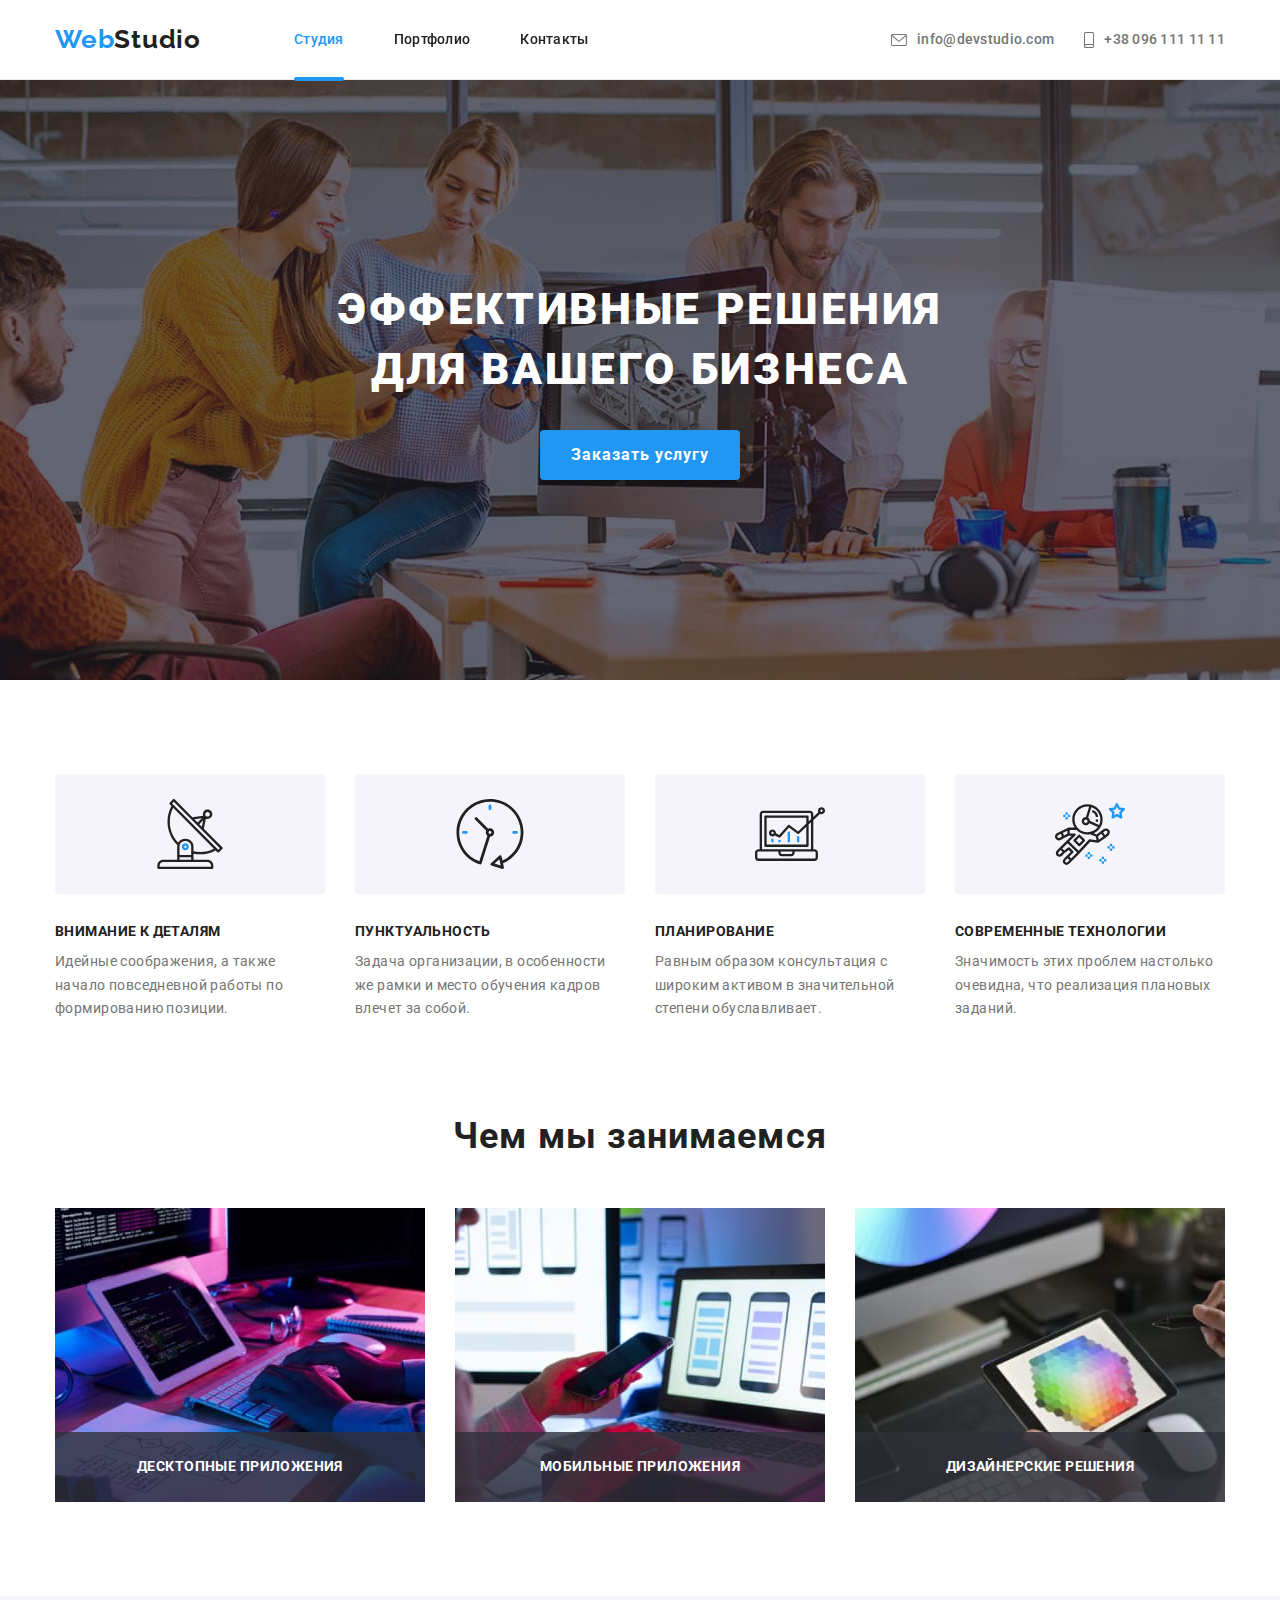
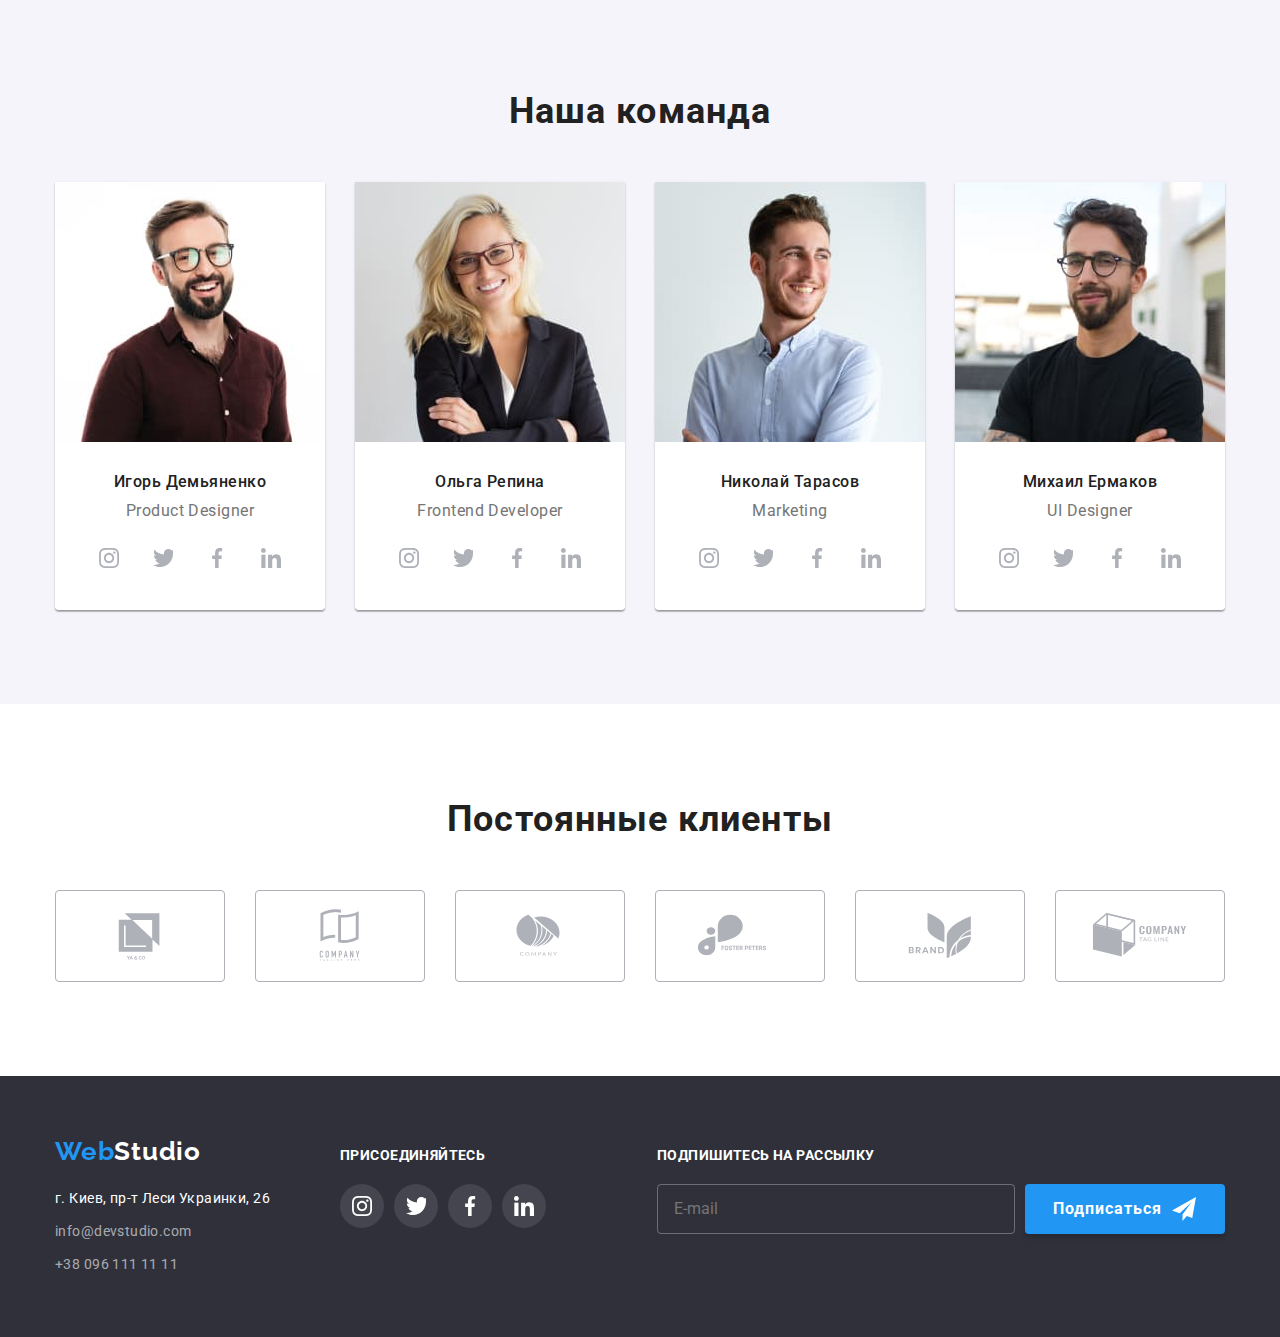
==== index.html @ df017251 "адаптивна версія" ====
<!DOCTYPE html>
<html lang="ru">
<head>
    <meta charset="UTF-8">
    <meta http-equiv="X-UA-Compatible" content="IE=edge">
    <meta name="viewport" content="width=device-width, initial-scale=1.0">
    <title>Студия</title>
    <link href="https://fonts.googleapis.com/css2?family=Oleo+Script&family=Raleway:wght@700&family=Roboto:wght@400;500;700;900&display=swap"
        rel="stylesheet">
    <link rel="stylesheet" href="https://cdnjs.cloudflare.com/ajax/libs/modern-normalize/1.1.0/modern-normalize.min.css">
    <link rel="stylesheet" href="./css/styles.css">
    <link rel="stylesheet" href="./css/main.min.css">
</head>

<body>
    
    <header class="header">
        <div class="container">
            <a href="/" class="logo header__logo link">
                Web<span class="logo__accent">Studio</span>
            </a>
            <button type="button" class="menu-open-btn menu-button">
                <svg class="menu-open-icon" width="40" height="40">
                    <use href="./images/symbol-defs.svg#icon-open-menu"></use>
                </svg>
            </button>
            <nav class="header-nav">
                <ul class="menu-list list">
                    <li class="menu-list__item"><a href="./index.html" class="menu-list__link link current">Студия</a></li>
                    <li class="menu-list__item"><a href="./portfolio.html" class="menu-list__link link">Портфолио</a></li>
                    <li class="menu-list__item"><a href="" class="menu-list__link link">Контакты</a></li>
                </ul>
            </nav>
            <div class="header-connect">
                <ul class="connect-list list">
                    <li class="connect-list__item">
                        <a href="mailto:info@devstudio.com" class="connect-list__link link">
                            <svg class="connect-list__icon" width="16" height="12">
                                <use href="./images/symbol-defs.svg#icon-envelope-hover"></use>
                            </svg>info@devstudio.com
                        </a>
                    </li>
                    <li class="connect-list__item">
                        <a href="tel:+380961111111" class="connect-list__link link">
                            <svg class="connect-list__icon" width="10" height="16">
                                <use href="./images/symbol-defs.svg#icon-smartphone"></use>
                            </svg>+38 096 111 11 11</a>
                    </li>
                </ul>
            </div>
        </div>
        <!-- /////////////////////////////////////////// -->
        <div class="mob-menu is-hidden">
            <div class="mob-container">
                <button type="button" class="menu-close-btn menu-button">
                    <svg class="menu-close-icon" width="40" height="40">
                        <use href="./images/symbol-defs.svg#icon-close-menu"></use>
                    </svg>
                </button>
                <ul class="mob-menu-list list">
                    <li class="mob-menu-item"><a href="./index.html" class="mob-menu-link link current">Студия</a></li>
                    <li class="mob-menu-item"><a href="" class="mob-menu-link link ">Портфолио</a></li>
                    <li class="mob-menu-item"><a href="" class="mob-menu-link link">Контакты</a></li>
                </ul>
                <ul class="mob-connect-list list">
                    <li class="mob-connect-item">
                        <a href="tel:+380961111111" class="mob-connect-link mob-connect-tel link">
                            +38 096 111 11 11</a>
                    </li>
                    <li class="mob-connect-item">
                        <a href="mailto:info@devstudio.com" class="mob-connect-link mob-connect-mail link">
                            info@devstudio.com
                        </a>
                    </li>
                </ul>
                
                <div class="mob-soc">
                    <ul class="mob-soc-list list">
                        <li class="mob-soc-item"><a href="" class="mob-soc-link link">Instagram</a></li>
                        <li class="mob-soc-item"><a href="" class="mob-soc-link link">Twitter</a></li>
                        <li class="mob-soc-item"><a href="" class="mob-soc-link link">Facebook</a></li>
                        <li class="mob-soc-item"><a href="" class="mob-soc-link link">LinkedIn</a></li>
                    </ul>
                </div>
            </div>
        </div>
    </header>
      
    <main>
        <section class="hero section">
            <div class="container">
                <h1 class="hero-title">Эффективные решения для вашего бизнеса</h1>
                <button type="button" class="hero-button main-button" data-modal-open>Заказать услугу</button>
            </div>
        </section>

        <section class="features section">
            <h2 class="visually-hidden">Особенности</h2>
            <div class="container">
                <ul class="features-list list">
                    <li class="features-item">
                        <div class="features-box">
                            <svg class="features-icon">
                                <use href="./images/symbol-defs.svg#icon-antenna-1"></use>
                            </svg>
                        </div>
                        <h3 class="features-title">Внимание к деталям</h3>
                        <p class="features-text">Идейные соображения, а также начало повседневной работы по формированию позиции.</p>
                    </li>
                    <li class="features-item">
                        <div class="features-box">
                            <svg class="features-icon">
                                <use href="./images/symbol-defs.svg#icon-clock-1"></use>
                            </svg>
                        </div>
                        <h3 class="features-title">Пунктуальность</h3>
                        <p class="features-text">Задача организации, в особенности же рамки и место обучения кадров влечет за собой.</p>
                    </li>
                    <li class="features-item">
                        <div class="features-box">
                            <svg class="features-icon">
                                <use href="./images/symbol-defs.svg#icon-diagram-1"></use>
                            </svg>
                        </div>
                        <h3 class="features-title">Планирование</h3>
                        <p class="features-text">Равным образом консультация с широким активом в значительной степени обуславливает.</p>
                    </li>
                    <li class="features-item">
                        <div class="features-box">
                            <svg class="features-icon">
                                <use href="./images/symbol-defs.svg#icon-astronaut-1"></use>
                            </svg>
                        </div>
                        <h3 class="features-title">Современные технологии</h3>
                        <p class="features-text">Значимость этих проблем настолько очевидна, что реализация плановых заданий.</p>
                    </li>
                </ul>
            </div>
        </section>

        <section class="about section">
            <div class="container">
                <h2 class="about-top-title top-title">Чем мы занимаемся</h2>
                <ul class="about-list list">
                    <li class="about-item">
                        <a href="" class="about-link">
                            <img src="./images/about-img-1.jpg" alt="Десктопные приложения" width="370" height="294">
                        </a>
                        <h3 class="about-title">Десктопные приложения</h3>
                    </li>
                    <li class="about-item">
                        <a href="" class="works-link">
                            <img src="./images/about-img-2.jpg" alt="Мобильные приложения" width="370" height="294">
                        </a>
                        <h3 class="about-title">Мобильные приложения</h3>
                    </li>
                    <li class="about-item">
                        <a href="" class="works-link">
                            <img src="./images/about-img-3.jpg" alt="Дизайнерские решения" width="370" height="294">
                        </a>
                        <h3 class="about-title">Дизайнерские решения</h3>
                    </li>
                </ul>
            </div>
        </section>

        <section class="team section">
            <div class="container">
                <h2 class="team__top-title top-title">Наша команда</h2>
                <ul class="team-list list">
                    <li class="team-list__item">
                        <picture>
                            <source 
                                srcset="
                                ./images/pers-1.jpg 1x, 
                                ./images/pers-1-2x.jpg 2x" media="(min-width:1200px)">
                            <source srcset="
                                ./images/pers-1-tab.jpg 1x, 
                                ./images/pers-1-tab-2x.jpg 2x" media="(min-width:768px)">
                            <source srcset="
                                ./images/pers-1-mob.jpg 1x, 
                                ./images/pers-1-mob-2x.jpg 2x" media="(min-width:480px)">
                            <img src="./images/pers-1-mob.jpg" alt="Игорь Демьяненко" class="team-img">
                        </picture>
                        
                        <div class="team-info">
                            <h3 class="team-info__title">Игорь Демьяненко</h3>
                            <p class="team-info__text">Product Designer</p>
                            <ul class="team-soc-list list">
                                <li class="team-soc-list__item"><a href="" class="team-soc-list__link">
                                    <svg class="team-soc-list__icon" width="20" height="20">
                                        <use href="./images/symbol-defs.svg#icon-instagram-2"></use>
                                    </svg>
                                </a></li>
                                <li class="team-soc-list__item"><a href="" class="team-soc-list__link">
                                    <svg class="team-soc-list__icon" width="20" height="20">
                                        <use href="./images/symbol-defs.svg#icon-twitter"></use>
                                    </svg>
                                </a></li>
                                <li class="team-soc-list__item"><a href="" class="team-soc-list__link">
                                    <svg class="team-soc-list__icon" width="20" height="20">
                                        <use href="./images/symbol-defs.svg#icon-facebook-1"></use>
                                    </svg>
                                </a></li>
                                <li class="team-soc-list__item"><a href="" class="team-soc-list__link">
                                    <svg class="team-soc-list__icon" width="20" height="20">
                                        <use href="./images/symbol-defs.svg#icon-linkedin-1 "></use>
                                    </svg>
                                </a></li>
                            </ul>
                        </div>
                    </li>
                    <li class="team-list__item">
                        <picture>
                            <source srcset="
                                ./images/pers-2.jpg 1x, 
                                ./images/pers-2-2x.jpg 2x" media="(min-width:1200px)">
                            <source srcset="
                                ./images/pers-2-tab.jpg 1x, 
                                ./images/pers-2-tab-2x.jpg 2x" media="(min-width:768px)">
                            <source srcset="
                                ./images/pers-2-mob.jpg 1x, 
                                ./images/pers-2-mob-2x.jpg 2x" media="(min-width:480px)">
                            <img src="./images/pers-2-mob.jpg" alt="Ольга Репина" class="team-img">
                        </picture>
                        
                        <div class="team-info">
                            <h3 class="team-info__title">Ольга Репина</h3>
                            <p class="team-info__text">Frontend Developer</p>
                            <ul class="team-soc-list list">
                                <li class="team-soc-list__item"><a href="" class="team-soc-list__link">
                                        <svg class="team-soc-list__icon" width="20" height="20">
                                            <use href="./images/symbol-defs.svg#icon-instagram-2"></use>
                                        </svg>
                                    </a></li>
                                <li class="team-soc-list__item"><a href="" class="team-soc-list__link">
                                        <svg class="team-soc-list__icon" width="20" height="20">
                                            <use href="./images/symbol-defs.svg#icon-twitter"></use>
                                        </svg>
                                    </a></li>
                                <li class="team-soc-list__item"><a href="" class="team-soc-list__link">
                                        <svg class="team-soc-list__icon" width="20" height="20">
                                            <use href="./images/symbol-defs.svg#icon-facebook-1"></use>
                                        </svg>
                                    </a></li>
                                <li class="team-soc-list__item"><a href="" class="team-soc-list__link">
                                        <svg class="team-soc-list__icon" width="20" height="20">
                                            <use href="./images/symbol-defs.svg#icon-linkedin-1 "></use>
                                        </svg>
                                    </a>
                                </li>
                            </ul>
                        </div>
                    </li>
                    <li class="team-list__item">
                        <picture>
                            <source srcset="
                                ./images/pers-3.jpg 1x, 
                                ./images/pers-3-2x.jpg 2x" media="(min-width:1200px)">
                            <source srcset="
                                ./images/pers-3-tab.jpg 1x, 
                                ./images/pers-3-tab-2x.jpg 2x" media="(min-width:768px)">
                            <source srcset="
                                ./images/pers-3-mob.jpg 1x, 
                                ./images/pers-3-mob-2x.jpg 2x" media="(min-width:480px)">
                            <img src="./images/pers-3-mob.jpg" alt="Николай Тарасов" class="team-img">
                        </picture>
                        
                        <div class="team-info">
                            <h3 class="team-info__title">Николай Тарасов</h3>
                            <p class="team-info__text">Marketing</p>
                            <ul class="team-soc-list list">
                                <li class="team-soc-list__item"><a href="" class="team-soc-list__link">
                                        <svg class="team-soc-list__icon" width="20" height="20">
                                            <use href="./images/symbol-defs.svg#icon-instagram-2"></use>
                                        </svg>
                                    </a></li>
                                <li class="team-soc-list__item"><a href="" class="team-soc-list__link">
                                        <svg class="team-soc-list__icon" width="20" height="20">
                                            <use href="./images/symbol-defs.svg#icon-twitter"></use>
                                        </svg>
                                    </a></li>
                                <li class="team-soc-list__item"><a href="" class="team-soc-list__link">
                                        <svg class="team-soc-list__icon" width="20" height="20">
                                            <use href="./images/symbol-defs.svg#icon-facebook-1"></use>
                                        </svg>
                                    </a></li>
                                <li class="team-soc-list__item"><a href="" class="team-soc-list__link">
                                        <svg class="team-soc-list__icon" width="20" height="20">
                                            <use href="./images/symbol-defs.svg#icon-linkedin-1 "></use>
                                        </svg>
                                    </a>
                                </li>
                            </ul>
                        </div>
                    </li>
                    <li class="team-list__item">
                        <picture>
                            <source srcset="
                                ./images/pers-4.jpg 1x, 
                                ./images/pers-4-2x.jpg 2x" media="(min-width:1200px)">
                            <source srcset="
                                ./images/pers-4-tab.jpg 1x, 
                                ./images/pers-4-tab-2x.jpg 2x" media="(min-width:768px)">
                            <source srcset="
                                ./images/pers-4-mob.jpg 1x, 
                                ./images/pers-4-mob-2x.jpg 2x" media="(min-width:480px)">
                            <img src="./images/pers-4-mob.jpg" alt="Михаил Ермаков" class="team-img">
                        </picture>
                        
                        <div class="team-info">
                            <h3 class="team-info__title">Михаил Ермаков</h3>
                            <p class="team-info__text">UI Designer</p>
                            <ul class="team-soc-list list">
                                <li class="team-soc-list__item"><a href="" class="team-soc-list__link">
                                        <svg class="team-soc-list__icon" width="20" height="20">
                                            <use href="./images/symbol-defs.svg#icon-instagram-2"></use>
                                        </svg>
                                    </a></li>
                                <li class="team-soc-list__item"><a href="" class="team-soc-list__link">
                                        <svg class="team-soc-list__icon" width="20" height="20">
                                            <use href="./images/symbol-defs.svg#icon-twitter"></use>
                                        </svg>
                                    </a></li>
                                <li class="team-soc-list__item"><a href="" class="team-soc-list__link">
                                        <svg class="team-soc-list__icon" width="20" height="20">
                                            <use href="./images/symbol-defs.svg#icon-facebook-1"></use>
                                        </svg>
                                    </a></li>
                                <li class="team-soc-list__item"><a href="" class="team-soc-list__link">
                                        <svg class="team-soc-list__icon" width="20" height="20">
                                            <use href="./images/symbol-defs.svg#icon-linkedin-1 "></use>
                                        </svg>
                                    </a></li>
                            </ul>
                        </div>
                    </li>
                </ul>
            </div>
        </section>

        <section class="clients section">
            <div class="container">
                <h2 class="clients-top-title top-title">Постоянные клиенты</h2>
                <ul class="clients-list list">
                    <li class="clients-item"><a href="" class="clients-link">
                        <svg class="clients-icon">
                            <use href="./images/symbol-defs.svg#icon-Logo"></use>
                        </svg>
                    </a></li>
                    <li class="clients-item"><a href="" class="clients-link">
                        <svg class="clients-icon">
                            <use href="./images/symbol-defs.svg#icon-Logo-1"></use>
                        </svg>
                    </a></li>
                    <li class="clients-item"><a href="" class="clients-link">
                        <svg class="clients-icon">
                            <use href="./images/symbol-defs.svg#icon-Logo-2"></use>
                        </svg>
                    </a></li>
                    <li class="clients-item"><a href="" class="clients-link">
                        <svg class="clients-icon">
                            <use href="./images/symbol-defs.svg#icon-Logo-3"></use>
                        </svg>
                    </a></li>
                    <li class="clients-item"><a href="" class="clients-link">
                        <svg class="clients-icon">
                            <use href="./images/symbol-defs.svg#icon-Logo-4"></use>
                        </svg>
                    </a></li>
                    <li class="clients-item"><a href="" class="clients-link">
                        <svg class="clients-icon">
                            <use href="./images/symbol-defs.svg#icon-Logo-5"></use>
                        </svg>
                    </a></li>
                </ul>
            </div>
        </section>

    </main>

    <footer class="footer">
        <div class="container">
            <div class="footer-connect">
                <a href="/" class="footer-logo logo link">
                    Web<span class="accent">Studio</span>
                </a>
                <address class="footer-address">
                    <ul class="footer-connect-list list">
                        <li class="footer-connect-item"><a href="" class="footer-connect-link state-link link">г. Киев, пр-т Леси
                                Украинки, 26</a></li>
                        <li class="footer-connect-item"><a href="" class="footer-connect-link link">info@devstudio.com</a></li>
                        <li class="footer-connect-item"><a href="tel:+380961111111" class="footer-connect-link link">+38 096 111 11
                                11</a></li>
                    </ul>
                </address>
            </div>
            
            <div class="footer-soc">
                <p class="footer-action-text">присоединяйтесь</p>
                <ul class="footer-soc-list list">
                    <li class="footer-soc-item"><a href="" class="footer-soc-link">
                            <svg class="footer-soc-icon" width="20" height="20">
                                <use href="./images/symbol-defs.svg#icon-instagram-2"></use>
                            </svg>
                        </a></li>
                    <li class="footer-soc-item"><a href="" class="footer-soc-link">
                            <svg class="footer-soc-icon" width="20" height="20">
                                <use href="./images/symbol-defs.svg#icon-twitter"></use>
                            </svg>
                        </a></li>
                    <li class="footer-soc-item"><a href="" class="footer-soc-link">
                            <svg class="footer-soc-icon" width="20" height="20">
                                <use href="./images/symbol-defs.svg#icon-facebook-1"></use>
                            </svg>
                        </a></li>
                    <li class="footer-soc-item"><a href="" class="footer-soc-link">
                            <svg class="footer-soc-icon" width="20" height="20">
                                <use href="./images/symbol-defs.svg#icon-linkedin-1 "></use>
                            </svg>
                        </a></li>
                </ul>
            </div>
            

            <form class="footer-form">
                <div class="footer-form-field">
                    <label for="user-email" class="footer-label footer-action-text">Подпишитесь на рассылку</label>
                    <input 
                        type="email" 
                        id="user-email" 
                        name="email" 
                        class="footer-input" 
                        placeholder="E-mail" 
                        required>
                </div>
                <button type="submit" class="footer-button main-button">Подписаться
                    <svg class="footer-send-icon" width="24" height="24">
                        <use href="./images/symbol-defs.svg#icon-send"></use>
                    </svg>
                </button>
            </form>
        </div>
    </footer>
    <div class="backdrop is-hidden" data-modal>
        <div class="container">
            <div class="modal">
                <button type="button" class="modal-close-button" data-modal-close>
                    <svg class="modal-close-icon" width="11" height="11">
                        <use href="./images/symbol-defs.svg#icon-close"></use>
                    </svg>
                </button>
            
                <p class="modal-title">Оставьте свои данные, мы вам перезвоним</p>
                <form class="modal-form">
                    <div class="modal-field">
                        <label for="name" class="modal-label">Имя</label>
                        <div class="modal-input-wrap">
                            <input type="text" class="modal-input" name="name" id="name" required>
                            <svg class="input-icon" width="18" height="18">
                                <use href="./images/symbol-defs.svg#icon-person"></use>
                            </svg>
                        </div>
                    </div>
                    <div class="modal-field">
                        <label for="tel" class="modal-label">Телефон</label>
                        <div class="modal-input-wrap">
                            <input type="tel" class="modal-input" name="tel" id="tel" required>
                            <svg class="input-icon" width="18" height="18">
                                <use href="./images/symbol-defs.svg#icon-phone"></use>
                            </svg>
                        </div>
                    </div>
                    <div class="modal-field">
                        <label for="email" class="modal-label">Почта</label>
                        <div class="modal-input-wrap">
                            <input type="email" class="modal-input" name="email" id="email" required>
                            <svg class="input-icon" width="18" height="18">
                                <use href="./images/symbol-defs.svg#icon-email"></use>
                            </svg>
                        </div>
                    </div>
                    <label for="user-text" class="modal-label">Комментарий</label>
                    <textarea name="user-text" id="user-text" class="user-text" placeholder="Введите текст"></textarea>
            
                    <div class="modal-field">
                        <input type="checkbox" class="input-check visually-hidden" name="policy" id="check-text" value="policy"
                            required>
                        <label for="check-text" class="label-check">Соглашаюсь с рассылкой и принимаю&nbsp;
                            <a href="" class="check-accent link">Условия договора</a></label>
                    </div>
            
            
                    <button type="submit" class="modal-button main-button">Отправить</button>
                </form>
            </div>
        </div>
    </div>

    <script src="./js/mobile-menu.js"></script>
    <script src="./js/modal.js"></script>
    
</body>
</html>
---- css/main.min.css ----
:root{--header-main-color: #212121;--header-secondary-color: #757575;--main-text-color: #757575;--title-text-color: #212121;--accent-color: #2196F3;--main-background-color: #ffffff;--secondary-background-color: #F5F4FA;--second-button-color: #212121;--main-button-color: #ffffff;--icon-main-color: #AFB1B8;--footer-background-color: #2F303A;--main-footer-color: #ffffff;--secondary-footer-color: rgba(255, 255, 255, 0.6);--modal-title-color: #212121;--timing-function: cubic-bezier(0.4, 0, 0.2, 1)}p,h1,h2,h3,h4,h5,h6{margin:0}ul{padding-left:0;margin:0}img{display:block;max-width:100%;height:auto}main{padding-top:60px}@media screen and (min-width: 768px){main{padding-top:80px}}html{box-sizing:border-box}*,*::before,*::after{box-sizing:inherit}body{color:var(--main-text-color);background-color:var(--main-background-color);font-family:Roboto,sans-serif}.link{text-decoration:none}.list{list-style:none}.section{padding-top:60px;padding-bottom:60px}@media screen and (min-width: 1200px){.section{padding-top:94px;padding-bottom:94px}}.visually-hidden{position:absolute;white-space:nowrap;width:1px;height:1px;overflow:hidden;border:0;padding:0;clip:rect(0 0 0 0);clip-path:inset(50%);margin:-1px}.container{padding-left:15px;padding-right:15px;margin:0 auto}@media screen and (min-width: 480px){.container{max-width:480px}}@media screen and (min-width: 768px){.container{max-width:768px}}@media screen and (min-width: 1200px){.container{max-width:1200px}}.logo{color:var(--accent-color);font-family:Raleway,sans-serif;font-weight:700;font-size:24px;line-height:1.17;letter-spacing:.03em}@media screen and (min-width: 1200px){.logo{font-size:26px;line-height:1.2;letter-spacing:.03em}}.top-title{margin-bottom:30px;color:var(--title-text-color);font-size:28px;line-height:1.18;text-align:center;letter-spacing:.03em}@media screen and (min-width: 1200px){.top-title{margin-bottom:50px;font-size:36px;line-height:1.17}}.main-button{padding:10px 28px;border:none;border-radius:4px;min-width:200px;height:50px;color:var(--main-button-color);background-color:var(--accent-color);font-family:inherit;font-weight:700;font-size:16px;line-height:1.88;letter-spacing:.06em;text-align:center;cursor:pointer;box-shadow:0px 4px 4px rgba(0,0,0,.15);transition:background-color 250ms var(--timing-function)}.main-button:hover,.main-button:focus{background-color:#188ce8}.backdrop{z-index:200;position:fixed;top:0;left:0;width:100%;height:100%;opacity:1;visibility:visible;transition:opacity 250ms var(--timing-function),visibility 250ms var(--timing-function);background-color:rgba(0,0,0,.2)}.backdrop.is-hidden{opacity:0;pointer-events:none;visibility:hidden}.backdrop.is-hidden .modal{transform:translate(-50%, -50%) scale(0.8);opacity:.7}.modal{position:fixed;top:50%;left:50%;transform:translate(-50%, -50%) scale(1);opacity:1;width:100%;padding:40px;background-color:#fff;box-shadow:0px 1px 3px rgba(0,0,0,.12),0px 1px 1px rgba(0,0,0,.14),0px 2px 1px rgba(0,0,0,.2);border-radius:4px;transition:transform 250ms var(--timing-function),opacity 250ms var(--timing-function)}@media screen and (min-width: 480px){.modal{width:450px;min-height:609px}}@media screen and (min-width: 1200px){.modal{width:528px;min-height:581px}}.modal-close-button{position:absolute;top:8px;right:8px;display:block;padding:6px;width:30px;height:30px;border:1px solid rgba(0,0,0,.1);background-color:rgba(0,0,0,0);border-radius:50%;cursor:pointer;fill:#000;transition:fill 250ms var(--timing-function)}.modal-close-button:hover,.modal-close-button:focus{fill:var(--accent-color)}.modal-title{font-weight:700;font-size:20px;line-height:1.5;letter-spacing:.03em;text-align:center;color:var(--modal-title-color);margin-bottom:12px}@media screen and (min-width: 1200px){.modal-title{font-size:20px;line-height:1.15;letter-spacing:.03em}}.modal-field{margin-bottom:10px}.modal-input-wrap{position:relative}.modal-input{width:100%;height:40px;padding-left:42px;border:1px solid rgba(33,33,33,.2);border-radius:4px;transition:border 250ms var(--timing-function)}.modal-input:focus{border:1px solid var(--accent-color)}.input-icon{position:absolute;left:15px;top:50%;transform:translateY(-50%);fill:var(--modal-title-color);transition:fill 250ms var(--timing-function)}.modal-input:focus+.input-icon{fill:var(--accent-color)}.modal-label{display:block;margin-bottom:4px;font-size:12px;line-height:1.17;letter-spacing:.01em}.user-text{width:100%;height:120px;display:block;resize:none;padding:12px 16px;margin-bottom:20px;border:1px solid rgba(33,33,33,.2);border-radius:4px;transition:border 250ms var(--timing-function)}.user-text:focus{border:1px solid var(--accent-color)}.user-text::placeholder{color:rgba(117,117,117,.5)}.label-check{display:flex;flex-wrap:wrap;justify-content:center;align-items:center;font-size:12px;line-height:2;letter-spacing:.03em;margin-bottom:30px;cursor:pointer}@media screen and (min-width: 1200px){.label-check{line-height:1.71}}.label-check::before{content:"";width:16px;height:15px;border:2px solid var(--modal-title-color);border-radius:2px;margin-right:7px}.input-check:focus+.label-check::before,.input-check:checked+.label-check::before{background-color:var(--accent-color);border:none;background-image:url(../images/modal-check.svg);background-repeat:no-repeat;background-position:center}.check-accent{position:relative;color:var(--accent-color);font-size:12px;line-height:2;letter-spacing:.03em}@media screen and (min-width: 1200px){.check-accent{line-height:1.71}}.check-accent::after{position:absolute;content:"";left:0;top:18px;width:100%;height:1px;background-color:var(--accent-color)}.modal-button{display:block;margin-left:auto;margin-right:auto}.header{position:fixed;width:100%;top:0;left:0;height:60px;border-bottom:1px solid #ececec;background-color:#fff;z-index:100}@media screen and (min-width: 768px){.header{height:80px}}.header .container{display:flex;align-items:center;height:inherit}.header__logo{margin-right:93px}.header .logo__accent{color:var(--header-main-color)}.menu-button{display:block;position:absolute;top:10px;right:15px;margin:0;padding:0;border:none;background-color:rgba(0,0,0,0);cursor:pointer}@media screen and (min-width: 768px){.menu-button{display:none}}.menu-open-icon{fill:var(--header-main-color);transition:fill 250ms var(--timing-function)}.menu-open-icon:hover,.menu-open-icon:focus{fill:var(--accent-color)}.header-nav{display:none}@media screen and (min-width: 768px){.header-nav{display:block}}.menu-list{display:flex}.menu-list__item:not(:last-child){margin-right:50px}.menu-list__link{position:relative;display:block;box-sizing:border-box;padding-top:32px;padding-bottom:32px;color:var(--header-main-color);font-weight:500;font-size:14px;line-height:1.14;letter-spacing:.02em;transition:color 250ms var(--timing-function)}.menu-list__link:hover,.menu-list__link:focus{color:var(--accent-color)}.menu-list__link.current{color:var(--accent-color)}.menu-list__link.current::after{display:block}.menu-list__link::after{position:absolute;bottom:-1px;content:"";display:none;height:4px;width:100%;background:var(--accent-color);border-radius:2px}.header-connect{display:none;margin-left:auto}@media screen and (min-width: 768px){.header-connect{display:block}}.connect-list{display:block}@media screen and (min-width: 1200px){.connect-list{display:flex}}.connect-list__item:not(:last-child){margin-bottom:10px}@media screen and (min-width: 1200px){.connect-list__item:not(:last-child){margin-right:30px;margin-bottom:0}}.connect-list__link{display:flex;align-items:center;font-weight:500;font-size:12px;line-height:1.17;letter-spacing:.02em;color:var(--header-secondary-color);transition:color 250ms var(--timing-function)}@media screen and (min-width: 1200px){.connect-list__link{font-size:14px;line-height:1.14;letter-spacing:.02em}}.connect-list__link:hover,.connect-list__link:focus{color:var(--accent-color)}.connect-list__icon{margin-right:10px;fill:currentColor}.mob-menu{display:block;position:fixed;z-index:50;top:0;left:0;width:100vw;height:100vh;background-color:#fff;padding:48px 0 48px 40px;opacity:1;visibility:visible;transition:opacity 250ms var(--timing-function),visibility 250ms var(--timing-function)}@media screen and (min-width: 768px){.mob-menu{display:none}}.mob-menu .mob-container{display:block}.mob-menu.is-hidden{opacity:0;visibility:hidden;pointer-events:none}.menu-close-icon{fill:var(--header-main-color);transition:fill 250ms var(--timing-function)}.menu-close-icon:hover,.menu-close-icon:focus{fill:var(--accent-color)}.mob-menu-list{margin-bottom:302px}.mob-menu-item:not(:last-child),.mob-connect-item:not(:last-child){margin-bottom:32px}.mob-menu-link{font-weight:500;font-size:40px;line-height:1.18;letter-spacing:.02em;color:var(--header-main-color);transition:color 250ms var(--timing-function)}.mob-menu-link:hover,.mob-menu-link:focus{color:var(--accent-color)}.mob-menu-link.current{color:var(--accent-color)}.mob-connect-list{margin-bottom:64px}.mob-connect-link{color:var(--header-secondary-color);transition:color 250ms var(--timing-function)}.mob-connect-link:hover,.mob-connect-link:focus{color:var(--accent-color)}.mob-connect-tel{font-weight:500;font-size:34px;line-height:1.25;letter-spacing:.02em}.mob-connect-mail{font-weight:500;font-size:24px;line-height:1.17;letter-spacing:.02em}.mob-soc-list{display:flex}.mob-soc-link{display:block;font-weight:500;font-size:18px;line-height:1.22;letter-spacing:.02em;color:var(--accent-color)}.no-scroll{overflow:hidden}.hero{background-color:#c4c4c4;background-image:linear-gradient(rgba(47, 48, 58, 0.4), rgba(47, 48, 58, 0.4)),url("../images/hero-bg-mob.jpg");background-repeat:no-repeat;background-position:center;background-size:cover;max-width:1600px;margin:0 auto;text-align:center}@media(min-device-pixel-ratio: 2),(min-resolution: 192dpi),(min-resolution: 2dppx){.hero{background-image:linear-gradient(rgba(47, 48, 58, 0.4), rgba(47, 48, 58, 0.4)),url("../images/hero-bg-mob-2x.jpg")}}@media screen and (min-width: 480px){.hero{padding-top:118px;padding-bottom:118px}}@media screen and (min-width: 768px){.hero{background-image:linear-gradient(rgba(47, 48, 58, 0.4), rgba(47, 48, 58, 0.4)),url("../images/hero-bg-tab.jpg")}}@media screen and (min-width: 768px)and (min-device-pixel-ratio: 2),screen and (min-width: 768px)and (min-resolution: 192dpi),screen and (min-width: 768px)and (min-resolution: 2dppx){.hero{background-image:linear-gradient(rgba(47, 48, 58, 0.4), rgba(47, 48, 58, 0.4)),url("../images/hero-bg-tab-2x.jpg")}}@media screen and (min-width: 1200px){.hero{padding-top:200px;padding-bottom:200px;background-image:linear-gradient(rgba(47, 48, 58, 0.4), rgba(47, 48, 58, 0.4)),url("../images/hero-bg-desk.jpg")}}@media screen and (min-width: 1200px)and (min-device-pixel-ratio: 2),screen and (min-width: 1200px)and (min-resolution: 192),screen and (min-width: 1200px)and (min-resolution: 2){.hero{background-image:linear-gradient(rgba(47, 48, 58, 0.4), rgba(47, 48, 58, 0.4)),url("../images/hero-bg-desk-2x.jpg")}}.hero .container{display:block}.hero-title{margin-bottom:30px;margin-left:auto;margin-right:auto;color:#fff;text-transform:uppercase}@media screen and (min-width: 480px){.hero-title{font-weight:900;font-size:26px;line-height:1.62;letter-spacing:.06em;width:360px}}@media screen and (min-width: 1200px){.hero-title{font-size:44px;line-height:1.36;width:696px}}@media screen and (min-width: 1200px){.features{padding-bottom:0px}}@media screen and (min-width: 768px){.features-list{display:flex;flex-wrap:wrap;margin-left:-30px}}.features-item{width:100%;margin-bottom:30px}@media screen and (max-width: 767px){.features-item:last-child{margin-bottom:0px}}@media screen and (min-width: 768px){.features-item{flex-basis:calc(50% - 30px);margin-left:30px}.features-item:nth-last-child(-n+2){margin-bottom:0}}@media screen and (min-width: 1200px){.features-item{flex-basis:calc(25% - 30px);margin-bottom:0}}.features-box{display:flex;align-items:center;justify-content:center;border-radius:4px;margin-bottom:30px;background-color:var(--secondary-background-color);width:100%;height:120px}.features-icon{display:block;width:70px;height:70px}.features-title{margin-bottom:10px;color:var(--title-text-color);font-size:14px;line-height:1.14;letter-spacing:.03em;text-transform:uppercase}@media screen and (max-width: 767px){.features-title{text-align:center}}.features-text{font-size:14px;line-height:1.71;letter-spacing:.03em}.about{display:none}@media screen and (min-width: 1200px){.about{display:block}}.about-list{display:flex;margin-left:-30px}.about-item{position:relative;flex-basis:calc(33.3333333333% - 30px);margin-left:30px}.about-title{position:absolute;left:0;bottom:0;width:100%;height:70px;padding:27px 0;color:#fff;background-color:rgba(47,48,58,.8);font-size:14px;line-height:1.14;letter-spacing:.03em;text-align:center;text-transform:uppercase;pointer-events:none}.team{background-color:var(--secondary-background-color)}.team-list{margin-bottom:-30px}@media screen and (min-width: 768px){.team-list{display:flex;flex-wrap:wrap;margin-left:-30px}}.team-list__item{margin-bottom:30px;text-align:center;box-shadow:0px 1px 3px rgba(0,0,0,.12),0px 1px 1px rgba(0,0,0,.14),0px 2px 1px rgba(0,0,0,.2)}@media screen and (min-width: 768px){.team-list__item{width:calc(50% - 30px);margin-left:30px}}@media screen and (min-width: 768px)and (max-width: 1999px){.team-list__item:nth-child(-n+2){margin-bottom:30px}}@media screen and (min-width: 1200px){.team-list__item{width:calc(25% - 30px)}}.team-list__item,.team-info{border-radius:0px 0px 4px 4px}.team-info{width:100%;padding:30px 0 24px;background-color:#fff}@media screen and (min-width: 1200px){.team-info{padding:30px 0}}.team-info__title{margin-bottom:10px;color:var(--title-text-color);font-weight:500;font-size:16px;line-height:1.19;letter-spacing:.03em}.team-info__text{font-size:16px;line-height:1.19;letter-spacing:.03em;margin-bottom:16px}.team-soc-list{display:flex;justify-content:center}.team-soc-list__item+.team-soc-list__item{margin-left:10px}.team-soc-list__link{display:flex;justify-content:center;align-items:center;background-color:#fff;width:44px;height:44px;border-radius:50%;fill:var(--icon-main-color);transition:fill 250ms var(--timing-function),background-color 250ms var(--timing-function)}.team-soc-list__link:hover,.team-soc-list__link:focus{background-color:var(--accent-color);fill:#fff}.clients-list{display:flex;flex-wrap:wrap;margin-left:-30px}.clients-item{width:100%;height:100%;flex-basis:calc(50% - 30px);margin-left:30px;margin-bottom:30px}@media screen and (max-width: 767px){.clients-item:nth-last-child(-n+2){margin-bottom:0}}@media screen and (min-width: 768px){.clients-item{flex-basis:calc(33.3333333333% - 30px)}.clients-item:nth-last-child(-n+3){margin-bottom:0}}@media screen and (min-width: 1200px){.clients-item{flex-basis:calc(16.6666666667% - 30px);margin-bottom:0}}.clients-link{display:flex;justify-content:center;align-items:center;height:92px;border-radius:4px;border:1px solid var(--icon-main-color);fill:var(--icon-main-color);cursor:pointer;transition:border 250ms var(--timing-function),fill 250ms var(--timing-function)}.clients-link:hover,.clients-link:focus{border:1px solid var(--accent-color);fill:var(--accent-color)}.clients-icon{width:106px;height:60px}.works-filter-list{display:flex;flex-wrap:wrap;margin-bottom:40px}@media screen and (min-width: 768px){.works-filter-list{margin-bottom:30px;justify-content:center}}@media screen and (min-width: 1200px){.works-filter-list{margin-bottom:50px}}.works-filter-item:not(:last-child){margin-right:8px}@media screen and (max-width: 767px){.works-filter-item:not(:nth-last-child(-n+2)){margin-bottom:15px}}@media screen and (min-width: 768px){.works-filter-item{margin-bottom:0}}.works-button{padding:6px 22px;border:none;border-radius:4px;min-width:73px;height:38px;color:var(--second-button-color);background-color:var(--secondary-background-color);font-family:inherit;font-weight:500;font-size:16px;line-height:1.63;letter-spacing:.03em;text-align:center;cursor:pointer;transition:color 250ms var(--timing-function),box-shadow 250ms var(--timing-function),background-color 250ms var(--timing-function)}.works-button:hover,.works-button:focus{color:var(--main-button-color);background-color:var(--accent-color);box-shadow:0px 3px 1px rgba(0,0,0,.1),0px 1px 2px rgba(0,0,0,.08),0px 2px 2px rgba(0,0,0,.12)}.works-section .works-button.current{color:var(--main-button-color);background-color:var(--accent-color)}.works-list{margin-bottom:-30px}@media screen and (min-width: 768px){.works-list{display:flex;flex-wrap:wrap;margin-left:-30px}}.works-item{margin-bottom:30px;transition:box-shadow 250ms var(--timing-function)}@media screen and (min-width: 768px){.works-item{width:calc(50% - 30px);margin-left:30px}}@media screen and (min-width: 1200px){.works-item{width:calc(33.3333333333% - 30px)}}.works-item:hover,.works-item:focus{box-shadow:0px 1px 1px rgba(0,0,0,.12),0px 4px 4px rgba(0,0,0,.06),1px 4px 6px rgba(0,0,0,.16)}.works-cover{position:relative;overflow:hidden}.works-cover-text{position:absolute;top:0;left:0;height:100%;transform:translateY(101%);transition:transform 250ms var(--timing-function);font-size:18px;line-height:1.56;letter-spacing:.03em;padding:77px,24px;color:#fff;background-color:rgba(33,150,243,.9)}@media screen and (min-width: 768px){.works-cover-text{padding:49px,24px,77px}}@media screen and (min-width: 1200px){.works-cover-text{padding:63px 24px}}.works-item:hover .works-cover-text{transform:translateY(0px)}.works-link{height:100%}.works-info{width:100%;padding:20px 24px;border-bottom:1px solid #eee;border-right:1px solid #eee;border-left:1px solid #eee;pointer-events:none}@media screen and (min-width: 768px){.work-exept{padding:20px 24px 56px}}@media screen and (min-width: 1200px){.work-exept{padding:20px 24px}}.works-title{margin-bottom:4px;color:var(--title-text-color);font-weight:700;font-size:18px;line-height:2;letter-spacing:.06em}.works-text{color:var(--main-text-color);font-weight:400;font-size:16px;line-height:1.9;letter-spacing:.03em}.footer{background-color:var(--footer-background-color);padding-top:60px;padding-bottom:60px}.footer .container{text-align:center}@media screen and (min-width: 768px){.footer .container{display:flex;flex-wrap:wrap;align-items:baseline;justify-content:center}}@media screen and (min-width: 1200px){.footer .container{text-align:start}}.footer-connect{margin-bottom:60px}@media screen and (min-width: 768px){.footer-connect{margin-right:165px}}@media screen and (min-width: 1200px){.footer-connect{margin-right:70px;margin-bottom:0}}.footer-logo{display:inline-block;margin-bottom:20px}.footer-logo .accent{color:#fff}@media screen and (max-width: 1999px){.footer-connect-item:not(:last-child){margin-bottom:8px}}@media screen and (min-width: 1200px){.footer-connect-item:not(:last-child){margin-bottom:9px}}.footer-connect-link{font-style:normal;font-size:14px;line-height:1.71;letter-spacing:.03em;color:var(--secondary-footer-color);transition:color 250ms var(--timing-function)}.footer-connect-link:hover,.footer-connect-link:focus{color:var(--accent-color)}.state-link{color:#fff}.footer-action-text{margin-bottom:20px;color:#fff;font-weight:700;font-size:14px;line-height:1.14;letter-spacing:.03em;text-transform:uppercase}.footer-soc-list{display:flex;justify-content:center;margin-bottom:60px}@media screen and (min-width: 1200px){.footer-soc-list{margin-bottom:0}}.footer-soc-item+.footer-soc-item{margin-left:10px}.footer-soc-link{background-color:rgba(255,255,255,.1);width:44px;height:44px;border-radius:50%;display:flex;justify-content:center;align-items:center;fill:#fff;transition:fill 250ms var(--timing-function),background-color 250ms var(--timing-function)}.footer-soc-link:hover,.footer-soc-link:focus{background-color:var(--accent-color);fill:#fff}@media screen and (min-width: 1200px){.footer-form{display:flex;align-items:end;margin-left:auto}}.footer-form-field{height:100%}@media screen and (min-width: 1200px){.footer-form-field{margin-right:10px}}.footer-label{display:block}.footer-input{width:100%;height:50px;padding-left:16px;color:rgba(255,255,255,.6);background-color:inherit;border:1px solid rgba(255,255,255,.3);border-radius:4px}@media screen and (min-width: 768px){.footer-input{width:450px}}@media screen and (min-width: 1200px){.footer-input{width:358px}}.footer-button{position:relative;display:inline-flex;align-items:center;margin-top:20px}.footer-send-icon{margin-left:10px}/*# sourceMappingURL=main.min.css.map */
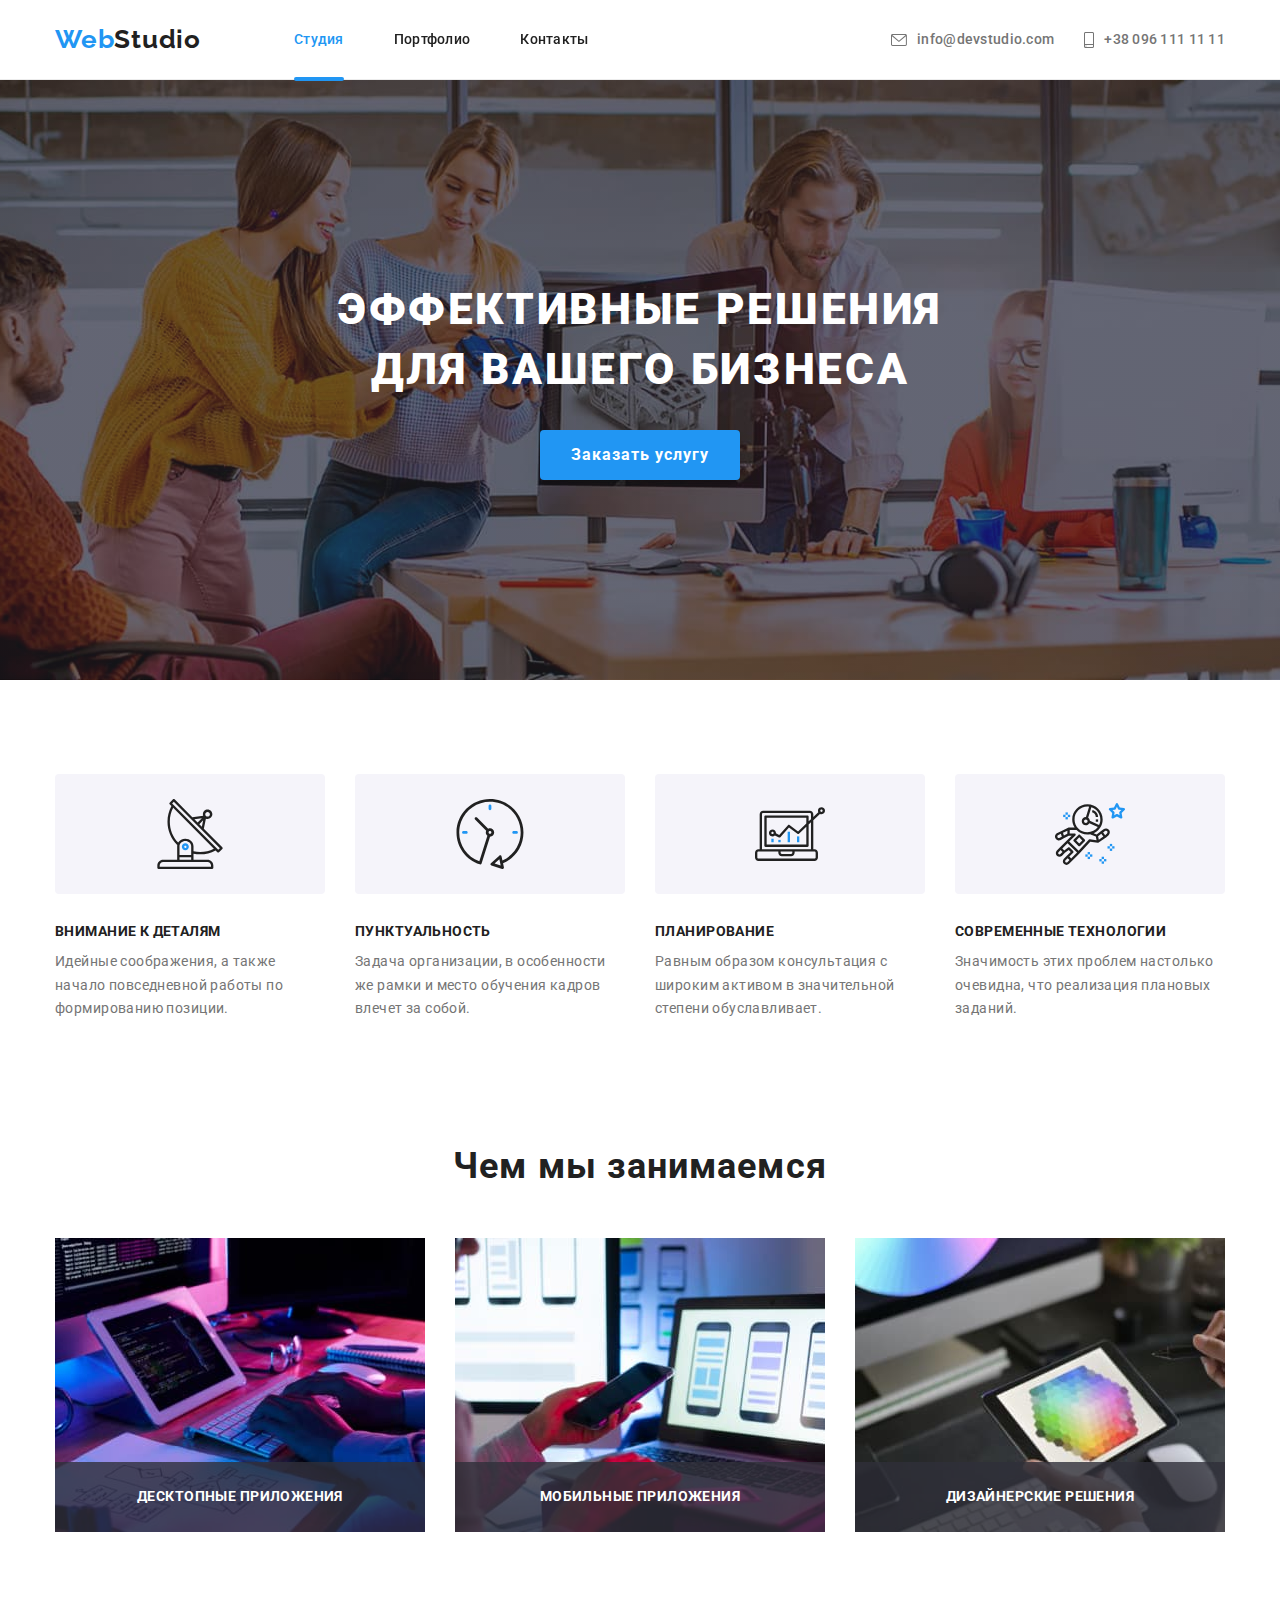
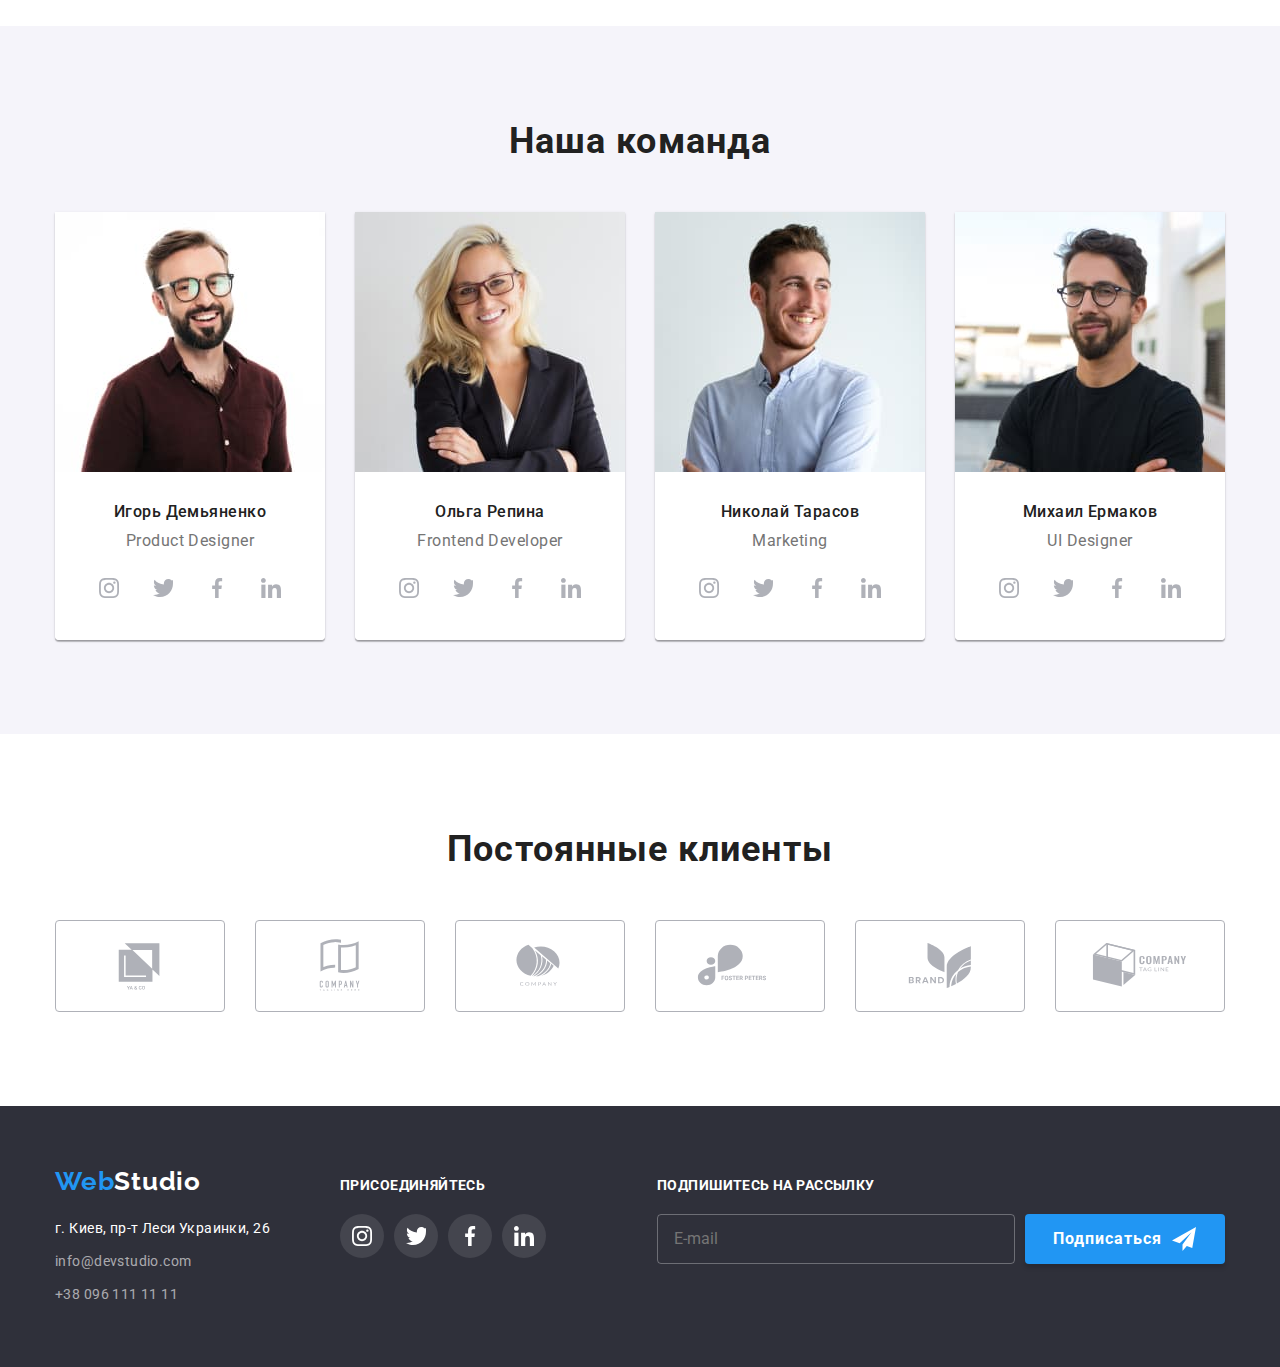
==== commit 3e024e34: "додає адаптивну версію та мобільне меню" ====
--- a/index.html
+++ b/index.html
@@ -13,7 +13,6 @@
 </head>
 
 <body>
-    
     <header class="header">
         <div class="container">
             <a href="/" class="logo header__logo link">
@@ -49,7 +48,6 @@
                 </ul>
             </div>
         </div>
-        <!-- /////////////////////////////////////////// -->
         <div class="mob-menu is-hidden">
             <div class="mob-container">
                 <button type="button" class="menu-close-btn menu-button">
@@ -59,7 +57,7 @@
                 </button>
                 <ul class="mob-menu-list list">
                     <li class="mob-menu-item"><a href="./index.html" class="mob-menu-link link current">Студия</a></li>
-                    <li class="mob-menu-item"><a href="" class="mob-menu-link link ">Портфолио</a></li>
+                    <li class="mob-menu-item"><a href="./portfolio.html" class="mob-menu-link link ">Портфолио</a></li>
                     <li class="mob-menu-item"><a href="" class="mob-menu-link link">Контакты</a></li>
                 </ul>
                 <ul class="mob-connect-list list">
@@ -73,7 +71,6 @@
                         </a>
                     </li>
                 </ul>
-                
                 <div class="mob-soc">
                     <ul class="mob-soc-list list">
                         <li class="mob-soc-item"><a href="" class="mob-soc-link link">Instagram</a></li>
@@ -450,7 +447,6 @@
                         <use href="./images/symbol-defs.svg#icon-close"></use>
                     </svg>
                 </button>
-            
                 <p class="modal-title">Оставьте свои данные, мы вам перезвоним</p>
                 <form class="modal-form">
                     <div class="modal-field">
@@ -489,8 +485,6 @@
                         <label for="check-text" class="label-check">Соглашаюсь с рассылкой и принимаю&nbsp;
                             <a href="" class="check-accent link">Условия договора</a></label>
                     </div>
-            
-            
                     <button type="submit" class="modal-button main-button">Отправить</button>
                 </form>
             </div>
--- a/css/main.min.css
+++ b/css/main.min.css
@@ -1 +1 @@
-:root{--header-main-color: #212121;--header-secondary-color: #757575;--main-text-color: #757575;--title-text-color: #212121;--accent-color: #2196F3;--main-background-color: #ffffff;--secondary-background-color: #F5F4FA;--second-button-color: #212121;--main-button-color: #ffffff;--icon-main-color: #AFB1B8;--footer-background-color: #2F303A;--main-footer-color: #ffffff;--secondary-footer-color: rgba(255, 255, 255, 0.6);--modal-title-color: #212121;--timing-function: cubic-bezier(0.4, 0, 0.2, 1)}p,h1,h2,h3,h4,h5,h6{margin:0}ul{padding-left:0;margin:0}img{display:block;max-width:100%;height:auto}main{padding-top:60px}@media screen and (min-width: 768px){main{padding-top:80px}}html{box-sizing:border-box}*,*::before,*::after{box-sizing:inherit}body{color:var(--main-text-color);background-color:var(--main-background-color);font-family:Roboto,sans-serif}.link{text-decoration:none}.list{list-style:none}.section{padding-top:60px;padding-bottom:60px}@media screen and (min-width: 1200px){.section{padding-top:94px;padding-bottom:94px}}.visually-hidden{position:absolute;white-space:nowrap;width:1px;height:1px;overflow:hidden;border:0;padding:0;clip:rect(0 0 0 0);clip-path:inset(50%);margin:-1px}.container{padding-left:15px;padding-right:15px;margin:0 auto}@media screen and (min-width: 480px){.container{max-width:480px}}@media screen and (min-width: 768px){.container{max-width:768px}}@media screen and (min-width: 1200px){.container{max-width:1200px}}.logo{color:var(--accent-color);font-family:Raleway,sans-serif;font-weight:700;font-size:24px;line-height:1.17;letter-spacing:.03em}@media screen and (min-width: 1200px){.logo{font-size:26px;line-height:1.2;letter-spacing:.03em}}.top-title{margin-bottom:30px;color:var(--title-text-color);font-size:28px;line-height:1.18;text-align:center;letter-spacing:.03em}@media screen and (min-width: 1200px){.top-title{margin-bottom:50px;font-size:36px;line-height:1.17}}.main-button{padding:10px 28px;border:none;border-radius:4px;min-width:200px;height:50px;color:var(--main-button-color);background-color:var(--accent-color);font-family:inherit;font-weight:700;font-size:16px;line-height:1.88;letter-spacing:.06em;text-align:center;cursor:pointer;box-shadow:0px 4px 4px rgba(0,0,0,.15);transition:background-color 250ms var(--timing-function)}.main-button:hover,.main-button:focus{background-color:#188ce8}.backdrop{z-index:200;position:fixed;top:0;left:0;width:100%;height:100%;opacity:1;visibility:visible;transition:opacity 250ms var(--timing-function),visibility 250ms var(--timing-function);background-color:rgba(0,0,0,.2)}.backdrop.is-hidden{opacity:0;pointer-events:none;visibility:hidden}.backdrop.is-hidden .modal{transform:translate(-50%, -50%) scale(0.8);opacity:.7}.modal{position:fixed;top:50%;left:50%;transform:translate(-50%, -50%) scale(1);opacity:1;width:100%;padding:40px;background-color:#fff;box-shadow:0px 1px 3px rgba(0,0,0,.12),0px 1px 1px rgba(0,0,0,.14),0px 2px 1px rgba(0,0,0,.2);border-radius:4px;transition:transform 250ms var(--timing-function),opacity 250ms var(--timing-function)}@media screen and (min-width: 480px){.modal{width:450px;min-height:609px}}@media screen and (min-width: 1200px){.modal{width:528px;min-height:581px}}.modal-close-button{position:absolute;top:8px;right:8px;display:block;padding:6px;width:30px;height:30px;border:1px solid rgba(0,0,0,.1);background-color:rgba(0,0,0,0);border-radius:50%;cursor:pointer;fill:#000;transition:fill 250ms var(--timing-function)}.modal-close-button:hover,.modal-close-button:focus{fill:var(--accent-color)}.modal-title{font-weight:700;font-size:20px;line-height:1.5;letter-spacing:.03em;text-align:center;color:var(--modal-title-color);margin-bottom:12px}@media screen and (min-width: 1200px){.modal-title{font-size:20px;line-height:1.15;letter-spacing:.03em}}.modal-field{margin-bottom:10px}.modal-input-wrap{position:relative}.modal-input{width:100%;height:40px;padding-left:42px;border:1px solid rgba(33,33,33,.2);border-radius:4px;transition:border 250ms var(--timing-function)}.modal-input:focus{border:1px solid var(--accent-color)}.input-icon{position:absolute;left:15px;top:50%;transform:translateY(-50%);fill:var(--modal-title-color);transition:fill 250ms var(--timing-function)}.modal-input:focus+.input-icon{fill:var(--accent-color)}.modal-label{display:block;margin-bottom:4px;font-size:12px;line-height:1.17;letter-spacing:.01em}.user-text{width:100%;height:120px;display:block;resize:none;padding:12px 16px;margin-bottom:20px;border:1px solid rgba(33,33,33,.2);border-radius:4px;transition:border 250ms var(--timing-function)}.user-text:focus{border:1px solid var(--accent-color)}.user-text::placeholder{color:rgba(117,117,117,.5)}.label-check{display:flex;flex-wrap:wrap;justify-content:center;align-items:center;font-size:12px;line-height:2;letter-spacing:.03em;margin-bottom:30px;cursor:pointer}@media screen and (min-width: 1200px){.label-check{line-height:1.71}}.label-check::before{content:"";width:16px;height:15px;border:2px solid var(--modal-title-color);border-radius:2px;margin-right:7px}.input-check:focus+.label-check::before,.input-check:checked+.label-check::before{background-color:var(--accent-color);border:none;background-image:url(../images/modal-check.svg);background-repeat:no-repeat;background-position:center}.check-accent{position:relative;color:var(--accent-color);font-size:12px;line-height:2;letter-spacing:.03em}@media screen and (min-width: 1200px){.check-accent{line-height:1.71}}.check-accent::after{position:absolute;content:"";left:0;top:18px;width:100%;height:1px;background-color:var(--accent-color)}.modal-button{display:block;margin-left:auto;margin-right:auto}.header{position:fixed;width:100%;top:0;left:0;height:60px;border-bottom:1px solid #ececec;background-color:#fff;z-index:100}@media screen and (min-width: 768px){.header{height:80px}}.header .container{display:flex;align-items:center;height:inherit}.header__logo{margin-right:93px}.header .logo__accent{color:var(--header-main-color)}.menu-button{display:block;position:absolute;top:10px;right:15px;margin:0;padding:0;border:none;background-color:rgba(0,0,0,0);cursor:pointer}@media screen and (min-width: 768px){.menu-button{display:none}}.menu-open-icon{fill:var(--header-main-color);transition:fill 250ms var(--timing-function)}.menu-open-icon:hover,.menu-open-icon:focus{fill:var(--accent-color)}.header-nav{display:none}@media screen and (min-width: 768px){.header-nav{display:block}}.menu-list{display:flex}.menu-list__item:not(:last-child){margin-right:50px}.menu-list__link{position:relative;display:block;box-sizing:border-box;padding-top:32px;padding-bottom:32px;color:var(--header-main-color);font-weight:500;font-size:14px;line-height:1.14;letter-spacing:.02em;transition:color 250ms var(--timing-function)}.menu-list__link:hover,.menu-list__link:focus{color:var(--accent-color)}.menu-list__link.current{color:var(--accent-color)}.menu-list__link.current::after{display:block}.menu-list__link::after{position:absolute;bottom:-1px;content:"";display:none;height:4px;width:100%;background:var(--accent-color);border-radius:2px}.header-connect{display:none;margin-left:auto}@media screen and (min-width: 768px){.header-connect{display:block}}.connect-list{display:block}@media screen and (min-width: 1200px){.connect-list{display:flex}}.connect-list__item:not(:last-child){margin-bottom:10px}@media screen and (min-width: 1200px){.connect-list__item:not(:last-child){margin-right:30px;margin-bottom:0}}.connect-list__link{display:flex;align-items:center;font-weight:500;font-size:12px;line-height:1.17;letter-spacing:.02em;color:var(--header-secondary-color);transition:color 250ms var(--timing-function)}@media screen and (min-width: 1200px){.connect-list__link{font-size:14px;line-height:1.14;letter-spacing:.02em}}.connect-list__link:hover,.connect-list__link:focus{color:var(--accent-color)}.connect-list__icon{margin-right:10px;fill:currentColor}.mob-menu{display:block;position:fixed;z-index:50;top:0;left:0;width:100vw;height:100vh;background-color:#fff;padding:48px 0 48px 40px;opacity:1;visibility:visible;transition:opacity 250ms var(--timing-function),visibility 250ms var(--timing-function)}@media screen and (min-width: 768px){.mob-menu{display:none}}.mob-menu .mob-container{display:block}.mob-menu.is-hidden{opacity:0;visibility:hidden;pointer-events:none}.menu-close-icon{fill:var(--header-main-color);transition:fill 250ms var(--timing-function)}.menu-close-icon:hover,.menu-close-icon:focus{fill:var(--accent-color)}.mob-menu-list{margin-bottom:302px}.mob-menu-item:not(:last-child),.mob-connect-item:not(:last-child){margin-bottom:32px}.mob-menu-link{font-weight:500;font-size:40px;line-height:1.18;letter-spacing:.02em;color:var(--header-main-color);transition:color 250ms var(--timing-function)}.mob-menu-link:hover,.mob-menu-link:focus{color:var(--accent-color)}.mob-menu-link.current{color:var(--accent-color)}.mob-connect-list{margin-bottom:64px}.mob-connect-link{color:var(--header-secondary-color);transition:color 250ms var(--timing-function)}.mob-connect-link:hover,.mob-connect-link:focus{color:var(--accent-color)}.mob-connect-tel{font-weight:500;font-size:34px;line-height:1.25;letter-spacing:.02em}.mob-connect-mail{font-weight:500;font-size:24px;line-height:1.17;letter-spacing:.02em}.mob-soc-list{display:flex}.mob-soc-link{display:block;font-weight:500;font-size:18px;line-height:1.22;letter-spacing:.02em;color:var(--accent-color)}.no-scroll{overflow:hidden}.hero{background-color:#c4c4c4;background-image:linear-gradient(rgba(47, 48, 58, 0.4), rgba(47, 48, 58, 0.4)),url("../images/hero-bg-mob.jpg");background-repeat:no-repeat;background-position:center;background-size:cover;max-width:1600px;margin:0 auto;text-align:center}@media(min-device-pixel-ratio: 2),(min-resolution: 192dpi),(min-resolution: 2dppx){.hero{background-image:linear-gradient(rgba(47, 48, 58, 0.4), rgba(47, 48, 58, 0.4)),url("../images/hero-bg-mob-2x.jpg")}}@media screen and (min-width: 480px){.hero{padding-top:118px;padding-bottom:118px}}@media screen and (min-width: 768px){.hero{background-image:linear-gradient(rgba(47, 48, 58, 0.4), rgba(47, 48, 58, 0.4)),url("../images/hero-bg-tab.jpg")}}@media screen and (min-width: 768px)and (min-device-pixel-ratio: 2),screen and (min-width: 768px)and (min-resolution: 192dpi),screen and (min-width: 768px)and (min-resolution: 2dppx){.hero{background-image:linear-gradient(rgba(47, 48, 58, 0.4), rgba(47, 48, 58, 0.4)),url("../images/hero-bg-tab-2x.jpg")}}@media screen and (min-width: 1200px){.hero{padding-top:200px;padding-bottom:200px;background-image:linear-gradient(rgba(47, 48, 58, 0.4), rgba(47, 48, 58, 0.4)),url("../images/hero-bg-desk.jpg")}}@media screen and (min-width: 1200px)and (min-device-pixel-ratio: 2),screen and (min-width: 1200px)and (min-resolution: 192),screen and (min-width: 1200px)and (min-resolution: 2){.hero{background-image:linear-gradient(rgba(47, 48, 58, 0.4), rgba(47, 48, 58, 0.4)),url("../images/hero-bg-desk-2x.jpg")}}.hero .container{display:block}.hero-title{margin-bottom:30px;margin-left:auto;margin-right:auto;color:#fff;text-transform:uppercase}@media screen and (min-width: 480px){.hero-title{font-weight:900;font-size:26px;line-height:1.62;letter-spacing:.06em;width:360px}}@media screen and (min-width: 1200px){.hero-title{font-size:44px;line-height:1.36;width:696px}}@media screen and (min-width: 1200px){.features{padding-bottom:0px}}@media screen and (min-width: 768px){.features-list{display:flex;flex-wrap:wrap;margin-left:-30px}}.features-item{width:100%;margin-bottom:30px}@media screen and (max-width: 767px){.features-item:last-child{margin-bottom:0px}}@media screen and (min-width: 768px){.features-item{flex-basis:calc(50% - 30px);margin-left:30px}.features-item:nth-last-child(-n+2){margin-bottom:0}}@media screen and (min-width: 1200px){.features-item{flex-basis:calc(25% - 30px);margin-bottom:0}}.features-box{display:flex;align-items:center;justify-content:center;border-radius:4px;margin-bottom:30px;background-color:var(--secondary-background-color);width:100%;height:120px}.features-icon{display:block;width:70px;height:70px}.features-title{margin-bottom:10px;color:var(--title-text-color);font-size:14px;line-height:1.14;letter-spacing:.03em;text-transform:uppercase}@media screen and (max-width: 767px){.features-title{text-align:center}}.features-text{font-size:14px;line-height:1.71;letter-spacing:.03em}.about{display:none}@media screen and (min-width: 1200px){.about{display:block}}.about-list{display:flex;margin-left:-30px}.about-item{position:relative;flex-basis:calc(33.3333333333% - 30px);margin-left:30px}.about-title{position:absolute;left:0;bottom:0;width:100%;height:70px;padding:27px 0;color:#fff;background-color:rgba(47,48,58,.8);font-size:14px;line-height:1.14;letter-spacing:.03em;text-align:center;text-transform:uppercase;pointer-events:none}.team{background-color:var(--secondary-background-color)}.team-list{margin-bottom:-30px}@media screen and (min-width: 768px){.team-list{display:flex;flex-wrap:wrap;margin-left:-30px}}.team-list__item{margin-bottom:30px;text-align:center;box-shadow:0px 1px 3px rgba(0,0,0,.12),0px 1px 1px rgba(0,0,0,.14),0px 2px 1px rgba(0,0,0,.2)}@media screen and (min-width: 768px){.team-list__item{width:calc(50% - 30px);margin-left:30px}}@media screen and (min-width: 768px)and (max-width: 1999px){.team-list__item:nth-child(-n+2){margin-bottom:30px}}@media screen and (min-width: 1200px){.team-list__item{width:calc(25% - 30px)}}.team-list__item,.team-info{border-radius:0px 0px 4px 4px}.team-info{width:100%;padding:30px 0 24px;background-color:#fff}@media screen and (min-width: 1200px){.team-info{padding:30px 0}}.team-info__title{margin-bottom:10px;color:var(--title-text-color);font-weight:500;font-size:16px;line-height:1.19;letter-spacing:.03em}.team-info__text{font-size:16px;line-height:1.19;letter-spacing:.03em;margin-bottom:16px}.team-soc-list{display:flex;justify-content:center}.team-soc-list__item+.team-soc-list__item{margin-left:10px}.team-soc-list__link{display:flex;justify-content:center;align-items:center;background-color:#fff;width:44px;height:44px;border-radius:50%;fill:var(--icon-main-color);transition:fill 250ms var(--timing-function),background-color 250ms var(--timing-function)}.team-soc-list__link:hover,.team-soc-list__link:focus{background-color:var(--accent-color);fill:#fff}.clients-list{display:flex;flex-wrap:wrap;margin-left:-30px}.clients-item{width:100%;height:100%;flex-basis:calc(50% - 30px);margin-left:30px;margin-bottom:30px}@media screen and (max-width: 767px){.clients-item:nth-last-child(-n+2){margin-bottom:0}}@media screen and (min-width: 768px){.clients-item{flex-basis:calc(33.3333333333% - 30px)}.clients-item:nth-last-child(-n+3){margin-bottom:0}}@media screen and (min-width: 1200px){.clients-item{flex-basis:calc(16.6666666667% - 30px);margin-bottom:0}}.clients-link{display:flex;justify-content:center;align-items:center;height:92px;border-radius:4px;border:1px solid var(--icon-main-color);fill:var(--icon-main-color);cursor:pointer;transition:border 250ms var(--timing-function),fill 250ms var(--timing-function)}.clients-link:hover,.clients-link:focus{border:1px solid var(--accent-color);fill:var(--accent-color)}.clients-icon{width:106px;height:60px}.works-filter-list{display:flex;flex-wrap:wrap;margin-bottom:40px}@media screen and (min-width: 768px){.works-filter-list{margin-bottom:30px;justify-content:center}}@media screen and (min-width: 1200px){.works-filter-list{margin-bottom:50px}}.works-filter-item:not(:last-child){margin-right:8px}@media screen and (max-width: 767px){.works-filter-item:not(:nth-last-child(-n+2)){margin-bottom:15px}}@media screen and (min-width: 768px){.works-filter-item{margin-bottom:0}}.works-button{padding:6px 22px;border:none;border-radius:4px;min-width:73px;height:38px;color:var(--second-button-color);background-color:var(--secondary-background-color);font-family:inherit;font-weight:500;font-size:16px;line-height:1.63;letter-spacing:.03em;text-align:center;cursor:pointer;transition:color 250ms var(--timing-function),box-shadow 250ms var(--timing-function),background-color 250ms var(--timing-function)}.works-button:hover,.works-button:focus{color:var(--main-button-color);background-color:var(--accent-color);box-shadow:0px 3px 1px rgba(0,0,0,.1),0px 1px 2px rgba(0,0,0,.08),0px 2px 2px rgba(0,0,0,.12)}.works-section .works-button.current{color:var(--main-button-color);background-color:var(--accent-color)}.works-list{margin-bottom:-30px}@media screen and (min-width: 768px){.works-list{display:flex;flex-wrap:wrap;margin-left:-30px}}.works-item{margin-bottom:30px;transition:box-shadow 250ms var(--timing-function)}@media screen and (min-width: 768px){.works-item{width:calc(50% - 30px);margin-left:30px}}@media screen and (min-width: 1200px){.works-item{width:calc(33.3333333333% - 30px)}}.works-item:hover,.works-item:focus{box-shadow:0px 1px 1px rgba(0,0,0,.12),0px 4px 4px rgba(0,0,0,.06),1px 4px 6px rgba(0,0,0,.16)}.works-cover{position:relative;overflow:hidden}.works-cover-text{position:absolute;top:0;left:0;height:100%;transform:translateY(101%);transition:transform 250ms var(--timing-function);font-size:18px;line-height:1.56;letter-spacing:.03em;padding:77px,24px;color:#fff;background-color:rgba(33,150,243,.9)}@media screen and (min-width: 768px){.works-cover-text{padding:49px,24px,77px}}@media screen and (min-width: 1200px){.works-cover-text{padding:63px 24px}}.works-item:hover .works-cover-text{transform:translateY(0px)}.works-link{height:100%}.works-info{width:100%;padding:20px 24px;border-bottom:1px solid #eee;border-right:1px solid #eee;border-left:1px solid #eee;pointer-events:none}@media screen and (min-width: 768px){.work-exept{padding:20px 24px 56px}}@media screen and (min-width: 1200px){.work-exept{padding:20px 24px}}.works-title{margin-bottom:4px;color:var(--title-text-color);font-weight:700;font-size:18px;line-height:2;letter-spacing:.06em}.works-text{color:var(--main-text-color);font-weight:400;font-size:16px;line-height:1.9;letter-spacing:.03em}.footer{background-color:var(--footer-background-color);padding-top:60px;padding-bottom:60px}.footer .container{text-align:center}@media screen and (min-width: 768px){.footer .container{display:flex;flex-wrap:wrap;align-items:baseline;justify-content:center}}@media screen and (min-width: 1200px){.footer .container{text-align:start}}.footer-connect{margin-bottom:60px}@media screen and (min-width: 768px){.footer-connect{margin-right:165px}}@media screen and (min-width: 1200px){.footer-connect{margin-right:70px;margin-bottom:0}}.footer-logo{display:inline-block;margin-bottom:20px}.footer-logo .accent{color:#fff}@media screen and (max-width: 1999px){.footer-connect-item:not(:last-child){margin-bottom:8px}}@media screen and (min-width: 1200px){.footer-connect-item:not(:last-child){margin-bottom:9px}}.footer-connect-link{font-style:normal;font-size:14px;line-height:1.71;letter-spacing:.03em;color:var(--secondary-footer-color);transition:color 250ms var(--timing-function)}.footer-connect-link:hover,.footer-connect-link:focus{color:var(--accent-color)}.state-link{color:#fff}.footer-action-text{margin-bottom:20px;color:#fff;font-weight:700;font-size:14px;line-height:1.14;letter-spacing:.03em;text-transform:uppercase}.footer-soc-list{display:flex;justify-content:center;margin-bottom:60px}@media screen and (min-width: 1200px){.footer-soc-list{margin-bottom:0}}.footer-soc-item+.footer-soc-item{margin-left:10px}.footer-soc-link{background-color:rgba(255,255,255,.1);width:44px;height:44px;border-radius:50%;display:flex;justify-content:center;align-items:center;fill:#fff;transition:fill 250ms var(--timing-function),background-color 250ms var(--timing-function)}.footer-soc-link:hover,.footer-soc-link:focus{background-color:var(--accent-color);fill:#fff}@media screen and (min-width: 1200px){.footer-form{display:flex;align-items:end;margin-left:auto}}.footer-form-field{height:100%}@media screen and (min-width: 1200px){.footer-form-field{margin-right:10px}}.footer-label{display:block}.footer-input{width:100%;height:50px;padding-left:16px;color:rgba(255,255,255,.6);background-color:inherit;border:1px solid rgba(255,255,255,.3);border-radius:4px}@media screen and (min-width: 768px){.footer-input{width:450px}}@media screen and (min-width: 1200px){.footer-input{width:358px}}.footer-button{position:relative;display:inline-flex;align-items:center;margin-top:20px}.footer-send-icon{margin-left:10px}/*# sourceMappingURL=main.min.css.map */+:root{--header-main-color: #212121;--header-secondary-color: #757575;--main-text-color: #757575;--title-text-color: #212121;--accent-color: #2196F3;--main-background-color: #ffffff;--secondary-background-color: #F5F4FA;--second-button-color: #212121;--main-button-color: #ffffff;--icon-main-color: #AFB1B8;--footer-background-color: #2F303A;--main-footer-color: #ffffff;--secondary-footer-color: rgba(255, 255, 255, 0.6);--modal-title-color: #212121;--timing-function: cubic-bezier(0.4, 0, 0.2, 1)}p,h1,h2,h3,h4,h5,h6{margin:0}ul{padding-left:0;margin:0}img{display:block;max-width:100%;height:auto}main{padding-top:60px}@media screen and (min-width: 768px){main{padding-top:80px}}html{box-sizing:border-box}*,*::before,*::after{box-sizing:inherit}body{color:var(--main-text-color);background-color:var(--main-background-color);font-family:Roboto,sans-serif}.link{text-decoration:none}.list{list-style:none}.section{padding-top:60px;padding-bottom:60px}@media screen and (min-width: 1200px){.section{padding-top:94px;padding-bottom:94px}}.visually-hidden{position:absolute;white-space:nowrap;width:1px;height:1px;overflow:hidden;border:0;padding:0;clip:rect(0 0 0 0);clip-path:inset(50%);margin:-1px}.container{width:100%;padding-left:15px;padding-right:15px;margin:0 auto}@media screen and (min-width: 480px){.container{max-width:480px}}@media screen and (min-width: 768px){.container{max-width:768px}}@media screen and (min-width: 1200px){.container{max-width:1200px}}.logo{color:var(--accent-color);font-family:Raleway,sans-serif;font-weight:700;font-size:24px;line-height:1.17;letter-spacing:.03em}@media screen and (min-width: 1200px){.logo{font-size:26px;line-height:1.2}}.top-title{margin-bottom:30px;color:var(--title-text-color);font-size:28px;line-height:1.18;letter-spacing:.03em;text-align:center}@media screen and (min-width: 1200px){.top-title{margin-bottom:50px;font-size:36px;line-height:1.17;letter-spacing:.03em}}.main-button{padding:10px 28px;border:none;border-radius:4px;min-width:200px;height:50px;color:var(--main-button-color);background-color:var(--accent-color);font-family:inherit;font-weight:700;font-size:16px;line-height:1.88;letter-spacing:.06em;text-align:center;cursor:pointer;box-shadow:0px 4px 4px rgba(0,0,0,.15);transition:background-color 250ms var(--timing-function)}.main-button:hover,.main-button:focus{background-color:#188ce8}.backdrop{z-index:200;position:fixed;top:0;left:0;width:100%;height:100%;opacity:1;visibility:visible;transition:opacity 250ms var(--timing-function),visibility 250ms var(--timing-function);background-color:rgba(0,0,0,.2)}.backdrop.is-hidden{opacity:0;pointer-events:none;visibility:hidden}.modal{position:fixed;top:50%;left:50%;transform:translate(-50%, -50%) scale(1);opacity:1;width:100%;padding:40px;background-color:#fff;box-shadow:0px 1px 3px rgba(0,0,0,.12),0px 1px 1px rgba(0,0,0,.14),0px 2px 1px rgba(0,0,0,.2);border-radius:4px;transition:transform 250ms var(--timing-function),opacity 250ms var(--timing-function)}.backdrop.is-hidden .modal{transform:translate(-50%, -50%) scale(0.8);opacity:.7}@media screen and (min-width: 480px){.modal{width:450px;min-height:609px}}@media screen and (min-width: 1200px){.modal{width:528px;min-height:581px}}.modal-close-button{position:absolute;top:8px;right:8px;display:block;padding:6px;width:30px;height:30px;border:1px solid rgba(0,0,0,.1);background-color:rgba(0,0,0,0);border-radius:50%;cursor:pointer;fill:#000;transition:fill 250ms var(--timing-function)}.modal-close-button:hover,.modal-close-button:focus{fill:var(--accent-color)}.modal-title{margin-bottom:12px;text-align:center;font-weight:700;font-size:20px;line-height:1.5;letter-spacing:.03em;color:var(--modal-title-color)}@media screen and (min-width: 1200px){.modal-title{line-height:1.15}}.modal-field{margin-bottom:10px}.modal-input-wrap{position:relative}.modal-input{width:100%;height:40px;padding-left:42px;border:1px solid rgba(33,33,33,.2);border-radius:4px;transition:border 250ms var(--timing-function)}.modal-input:focus{border:1px solid var(--accent-color)}.input-icon{position:absolute;left:15px;top:50%;transform:translateY(-50%);fill:var(--modal-title-color);transition:fill 250ms var(--timing-function)}.modal-input:focus+.input-icon{fill:var(--accent-color)}.modal-label{display:block;margin-bottom:4px;font-size:12px;line-height:1.17;letter-spacing:.01em}.user-text{display:block;width:100%;height:120px;resize:none;padding:12px 16px;margin-bottom:20px;border:1px solid rgba(33,33,33,.2);border-radius:4px;transition:border 250ms var(--timing-function)}.user-text:focus{border:1px solid var(--accent-color)}.user-text::placeholder{color:rgba(117,117,117,.5)}.label-check{display:flex;flex-wrap:wrap;justify-content:center;align-items:center;font-size:12px;line-height:2;letter-spacing:.03em;margin-bottom:30px;cursor:pointer}@media screen and (min-width: 1200px){.label-check{line-height:1.71}}.label-check::before{content:"";width:16px;height:15px;border:2px solid var(--modal-title-color);border-radius:2px;margin-right:8px}@media screen and (min-width: 1200px){.label-check::before{margin-right:7px}}.input-check:focus+.label-check::before,.input-check:checked+.label-check::before{background-color:var(--accent-color);border:none;background-image:url(../images/modal-check.svg);background-repeat:no-repeat;background-position:center}.check-accent{position:relative;color:var(--accent-color);font-size:12px;line-height:2;letter-spacing:.03em}@media screen and (min-width: 1200px){.check-accent{line-height:1.71}}.check-accent::after{position:absolute;content:"";left:0;top:18px;width:100%;height:1px;background-color:var(--accent-color)}.modal-button{display:block;margin-left:auto;margin-right:auto}.mob-menu{display:block;position:fixed;z-index:50;top:0;left:0;width:100vw;height:100vh;background-color:#fff;padding:48px 15px 48px 40px;opacity:1;visibility:visible;transition:opacity 250ms var(--timing-function),visibility 250ms var(--timing-function)}@media screen and (min-width: 768px){.mob-menu{display:none}}.mob-menu .mob-container{display:flex;flex-direction:column;height:100%}.mob-menu.is-hidden{opacity:0;visibility:hidden;pointer-events:none}.mob-menu-list{flex-grow:1}.mob-menu-item:not(:last-child),.mob-connect-item:not(:last-child){margin-bottom:32px}.mob-menu-link{font-weight:500;font-size:40px;line-height:1.18;letter-spacing:.02em;color:var(--header-main-color);transition:color 250ms var(--timing-function)}.mob-menu-link:hover,.mob-menu-link:focus{color:var(--accent-color)}.mob-menu-link.current{color:var(--accent-color)}.mob-connect-list{margin-bottom:64px}.mob-connect-link{color:var(--header-secondary-color);transition:color 250ms var(--timing-function)}.mob-connect-link:hover,.mob-connect-link:focus{color:var(--accent-color)}.mob-connect-tel{font-weight:500;font-size:34px;line-height:1.25;letter-spacing:.02em;color:var(--accent-color)}.mob-connect-mail{font-weight:500;font-size:24px;line-height:1.17;letter-spacing:.02em}.mob-soc-list{display:flex;flex-wrap:wrap;margin-left:-10px}.mob-soc-item{padding:0 10px;margin-bottom:10px}.mob-soc-item:not(:last-child){border-right:1px solid rgba(33,33,33,.2)}.mob-soc-link{display:block;font-weight:500;font-size:18px;line-height:1.22;letter-spacing:.02em;color:var(--accent-color)}.no-scroll{overflow:hidden}.header{position:fixed;width:100%;top:0;left:0;height:60px;border-bottom:1px solid #ececec;background-color:#fff;z-index:100}@media screen and (min-width: 768px){.header{height:80px}}.header .container{display:flex;align-items:center;height:inherit}.header__logo{margin-right:93px}.header .logo__accent{color:var(--header-main-color)}.menu-button{display:block;position:absolute;top:10px;right:15px;margin:0;padding:0;border:none;background-color:rgba(0,0,0,0);cursor:pointer;fill:var(--header-main-color);transition:fill 250ms var(--timing-function)}@media screen and (min-width: 768px){.menu-button{display:none}}.menu-button:hover,.menu-button:focus{fill:var(--accent-color)}.header-nav{display:none}@media screen and (min-width: 768px){.header-nav{display:block}}.menu-list{display:flex}.menu-list__item:not(:last-child){margin-right:50px}.menu-list__link{position:relative;display:block;box-sizing:border-box;padding-top:32px;padding-bottom:32px;color:var(--header-main-color);font-weight:500;font-size:14px;line-height:1.14;letter-spacing:.02em;transition:color 250ms var(--timing-function)}.menu-list__link:hover,.menu-list__link:focus{color:var(--accent-color)}.menu-list__link.current{color:var(--accent-color)}.menu-list__link.current::after{display:block}.menu-list__link::after{position:absolute;bottom:-1px;content:"";display:none;height:4px;width:100%;background:var(--accent-color);border-radius:2px}.header-connect{display:none;margin-left:auto}@media screen and (min-width: 768px){.header-connect{display:block}}.connect-list{display:block}@media screen and (min-width: 1200px){.connect-list{display:flex}}.connect-list__item:not(:last-child){margin-bottom:10px}@media screen and (min-width: 1200px){.connect-list__item:not(:last-child){margin-right:30px;margin-bottom:0}}.connect-list__link{display:flex;align-items:center;font-weight:500;font-size:12px;line-height:1.17;letter-spacing:.02em;color:var(--header-secondary-color);transition:color 250ms var(--timing-function)}@media screen and (min-width: 1200px){.connect-list__link{font-size:14px;line-height:1.14;letter-spacing:.02em}}.connect-list__link:hover,.connect-list__link:focus{color:var(--accent-color)}.connect-list__icon{margin-right:10px;fill:currentColor}.hero{background-color:#c4c4c4;background-image:linear-gradient(rgba(47, 48, 58, 0.4), rgba(47, 48, 58, 0.4)),url("../images/hero-bg-mob.jpg");background-repeat:no-repeat;background-position:center;background-size:cover;max-width:1600px;margin:0 auto;text-align:center}@media(min-device-pixel-ratio: 2),(min-resolution: 192dpi),(min-resolution: 2dppx){.hero{background-image:linear-gradient(rgba(47, 48, 58, 0.4), rgba(47, 48, 58, 0.4)),url("../images/hero-bg-mob-2x.jpg")}}@media screen and (min-width: 480px){.hero{padding-top:118px;padding-bottom:118px}}@media screen and (min-width: 768px){.hero{background-image:linear-gradient(rgba(47, 48, 58, 0.4), rgba(47, 48, 58, 0.4)),url("../images/hero-bg-tab.jpg")}}@media screen and (min-width: 768px)and (min-device-pixel-ratio: 2),screen and (min-width: 768px)and (min-resolution: 192dpi),screen and (min-width: 768px)and (min-resolution: 2dppx){.hero{background-image:linear-gradient(rgba(47, 48, 58, 0.4), rgba(47, 48, 58, 0.4)),url("../images/hero-bg-tab-2x.jpg")}}@media screen and (min-width: 1200px){.hero{padding-top:200px;padding-bottom:200px;background-image:linear-gradient(rgba(47, 48, 58, 0.4), rgba(47, 48, 58, 0.4)),url("../images/hero-bg-desk.jpg")}}@media screen and (min-width: 1200px)and (min-device-pixel-ratio: 2),screen and (min-width: 1200px)and (min-resolution: 192),screen and (min-width: 1200px)and (min-resolution: 2){.hero{background-image:linear-gradient(rgba(47, 48, 58, 0.4), rgba(47, 48, 58, 0.4)),url("../images/hero-bg-desk-2x.jpg")}}.hero .container{display:block}.hero-title{margin-bottom:30px;margin-left:auto;margin-right:auto;color:#fff;text-transform:uppercase}@media screen and (min-width: 480px){.hero-title{font-weight:900;font-size:26px;line-height:1.62;letter-spacing:.06em;width:360px}}@media screen and (min-width: 1200px){.hero-title{font-size:44px;line-height:1.36;width:696px}}@media screen and (min-width: 1200px){.features{padding-bottom:0px}}@media screen and (min-width: 768px){.features-list{display:flex;flex-wrap:wrap;margin-left:-30px}}.features-item{width:100%;margin-bottom:30px}@media screen and (max-width: 767px){.features-item:last-child{margin-bottom:0px}}@media screen and (min-width: 768px){.features-item{flex-basis:calc(50% - 30px);margin-left:30px}.features-item:nth-last-child(-n+2){margin-bottom:0}}@media screen and (min-width: 1200px){.features-item{flex-basis:calc(25% - 30px)}}.features-box{display:flex;align-items:center;justify-content:center;border-radius:4px;margin-bottom:30px;background-color:var(--secondary-background-color);width:100%;height:120px}.features-icon{display:block;width:70px;height:70px}.features-title{margin-bottom:10px;color:var(--title-text-color);font-size:14px;line-height:1.14;letter-spacing:.03em;text-transform:uppercase}@media screen and (max-width: 767px){.features-title{text-align:center}}.features-text{font-size:14px;line-height:1.71;letter-spacing:.03em}.about{display:none}@media screen and (min-width: 1200px){.about{display:block}}.about-list{display:flex;margin-left:-30px}.about-item{position:relative;flex-basis:calc(33.3333333333% - 30px);margin-left:30px}.about-title{position:absolute;left:0;bottom:0;width:100%;height:70px;padding:27px 0;color:#fff;background-color:rgba(47,48,58,.8);font-size:14px;line-height:1.14;letter-spacing:.03em;text-align:center;text-transform:uppercase;pointer-events:none}.team{background-color:var(--secondary-background-color)}.team-list{margin-bottom:-30px}@media screen and (min-width: 768px){.team-list{display:flex;flex-wrap:wrap;margin-left:-30px}}.team-list__item{margin-bottom:30px;text-align:center;box-shadow:0px 1px 3px rgba(0,0,0,.12),0px 1px 1px rgba(0,0,0,.14),0px 2px 1px rgba(0,0,0,.2)}@media screen and (min-width: 768px){.team-list__item{width:calc(50% - 30px);margin-left:30px}}@media screen and (min-width: 768px)and (max-width: 1999px){.team-list__item:nth-child(-n+2){margin-bottom:30px}}@media screen and (min-width: 1200px){.team-list__item{width:calc(25% - 30px)}}.team-list__item,.team-info{border-radius:0px 0px 4px 4px}.team-info{width:100%;padding:30px 0 24px;background-color:#fff}@media screen and (min-width: 1200px){.team-info{padding:30px 0}}.team-info__title{margin-bottom:10px;color:var(--title-text-color);font-weight:500;font-size:16px;line-height:1.19;letter-spacing:.03em}.team-info__text{font-size:16px;line-height:1.19;letter-spacing:.03em;margin-bottom:16px}.team-soc-list{display:flex;justify-content:center}.team-soc-list__item+.team-soc-list__item{margin-left:10px}.team-soc-list__link{display:flex;justify-content:center;align-items:center;background-color:#fff;width:44px;height:44px;border-radius:50%;fill:var(--icon-main-color);transition:fill 250ms var(--timing-function),background-color 250ms var(--timing-function)}.team-soc-list__link:hover,.team-soc-list__link:focus{background-color:var(--accent-color);fill:#fff}.clients-list{display:flex;flex-wrap:wrap;margin-left:-30px}.clients-item{flex-basis:calc(50% - 30px);margin-left:30px;margin-bottom:30px}@media screen and (max-width: 767px){.clients-item:nth-last-child(-n+2){margin-bottom:0}}@media screen and (min-width: 768px){.clients-item{flex-basis:calc(33.3333333333% - 30px)}.clients-item:nth-last-child(-n+3){margin-bottom:0}}@media screen and (min-width: 1200px){.clients-item{flex-basis:calc(16.6666666667% - 30px);margin-bottom:0}}.clients-link{display:flex;justify-content:center;align-items:center;width:100%;height:92px;border-radius:4px;border:1px solid var(--icon-main-color);fill:var(--icon-main-color);cursor:pointer;transition:border 250ms var(--timing-function),fill 250ms var(--timing-function)}.clients-link:hover,.clients-link:focus{border:1px solid var(--accent-color);fill:var(--accent-color)}.clients-icon{width:106px;height:60px}.works-filter-list{display:flex;flex-wrap:wrap;margin-bottom:40px}@media screen and (min-width: 768px){.works-filter-list{margin-bottom:30px;justify-content:center}}@media screen and (min-width: 1200px){.works-filter-list{margin-bottom:50px}}.works-filter-item:not(:last-child){margin-right:8px}@media screen and (max-width: 767px){.works-filter-item:not(:nth-last-child(-n+2)){margin-bottom:15px}}@media screen and (min-width: 768px){.works-filter-item{margin-bottom:0}}.works-button{display:inline-block;padding:6px 22px;border:none;border-radius:4px;min-width:73px;height:38px;color:var(--second-button-color);background-color:var(--secondary-background-color);font-family:inherit;font-weight:500;font-size:16px;line-height:1.63;letter-spacing:.03em;text-align:center;cursor:pointer;transition:color 250ms var(--timing-function),box-shadow 250ms var(--timing-function),background-color 250ms var(--timing-function)}.works-button:hover,.works-button:focus{color:var(--main-button-color);background-color:var(--accent-color);box-shadow:0px 3px 1px rgba(0,0,0,.1),0px 1px 2px rgba(0,0,0,.08),0px 2px 2px rgba(0,0,0,.12)}.works-section .works-button.current{color:var(--main-button-color);background-color:var(--accent-color)}.works-list{margin-bottom:-30px}@media screen and (min-width: 768px){.works-list{display:flex;flex-wrap:wrap;margin-left:-30px}}.works-item{margin-bottom:30px;transition:box-shadow 250ms var(--timing-function)}@media screen and (min-width: 768px){.works-item{width:calc(50% - 30px);margin-left:30px}}@media screen and (min-width: 1200px){.works-item{width:calc(33.3333333333% - 30px)}}.works-item:hover,.works-item:focus{box-shadow:0px 1px 1px rgba(0,0,0,.12),0px 4px 4px rgba(0,0,0,.06),1px 4px 6px rgba(0,0,0,.16)}.works-link{height:100%;display:flex;flex-direction:column}.works-cover{position:relative;overflow:hidden;max-height:294px}.works-cover-text{position:absolute;top:0;left:0;height:100%;transform:translateY(101%);transition:transform 250ms var(--timing-function);font-size:18px;line-height:1.56;letter-spacing:.03em;padding:77px,24px;color:#fff;background-color:rgba(33,150,243,.9)}@media screen and (min-width: 768px){.works-cover-text{padding:49px,24px,77px}}@media screen and (min-width: 1200px){.works-cover-text{padding:63px 24px}}.works-item:hover .works-cover-text{transform:translateY(0px)}.works-info{width:100%;padding:20px 24px;border-bottom:1px solid #eee;border-right:1px solid #eee;border-left:1px solid #eee;pointer-events:none;flex-grow:1}.works-title{margin-bottom:4px;color:var(--title-text-color);font-weight:700;font-size:18px;line-height:2;letter-spacing:.06em}.works-text{color:var(--main-text-color);font-weight:400;font-size:16px;line-height:1.9;letter-spacing:.03em}.footer{background-color:var(--footer-background-color);padding-top:60px;padding-bottom:60px}.footer .container{text-align:center}@media screen and (min-width: 768px){.footer .container{display:flex;flex-wrap:wrap;align-items:baseline;justify-content:center}}@media screen and (min-width: 1200px){.footer .container{text-align:start}}.footer-connect{margin-bottom:60px}@media screen and (min-width: 768px){.footer-connect{margin-right:165px}}@media screen and (min-width: 1200px){.footer-connect{margin-right:70px;margin-bottom:0}}.footer-logo{display:inline-block;margin-bottom:20px}.footer-logo .accent{color:#fff}.footer-connect-item:not(:last-child){margin-bottom:8px}@media screen and (min-width: 1200px){.footer-connect-item:not(:last-child){margin-bottom:9px}}.footer-connect-link{font-style:normal;font-size:14px;line-height:1.71;letter-spacing:.03em;color:var(--secondary-footer-color);transition:color 250ms var(--timing-function)}.footer-connect-link:hover,.footer-connect-link:focus{color:var(--accent-color)}.state-link{color:#fff}.footer-action-text{margin-bottom:20px;color:#fff;font-weight:700;font-size:14px;line-height:1.14;letter-spacing:.03em;text-transform:uppercase}.footer-soc-list{display:flex;justify-content:center;margin-bottom:60px}@media screen and (min-width: 1200px){.footer-soc-list{margin-bottom:0}}.footer-soc-item+.footer-soc-item{margin-left:10px}.footer-soc-link{display:flex;justify-content:center;align-items:center;width:44px;height:44px;border-radius:50%;background-color:rgba(255,255,255,.1);fill:#fff;transition:fill 250ms var(--timing-function),background-color 250ms var(--timing-function)}.footer-soc-link:hover,.footer-soc-link:focus{background-color:var(--accent-color);fill:#fff}@media screen and (min-width: 1200px){.footer-form{display:flex;align-items:end;margin-left:auto}}@media screen and (min-width: 1200px){.footer-form-field{margin-right:10px}}.footer-label{display:block}.footer-input{width:100%;height:50px;padding-left:16px;color:rgba(255,255,255,.6);background-color:inherit;border:1px solid rgba(255,255,255,.3);border-radius:4px}@media screen and (min-width: 768px){.footer-input{width:450px}}@media screen and (min-width: 1200px){.footer-input{width:358px}}.footer-button{position:relative;display:inline-flex;align-items:center;margin-top:20px}.footer-send-icon{margin-left:10px}/*# sourceMappingURL=main.min.css.map */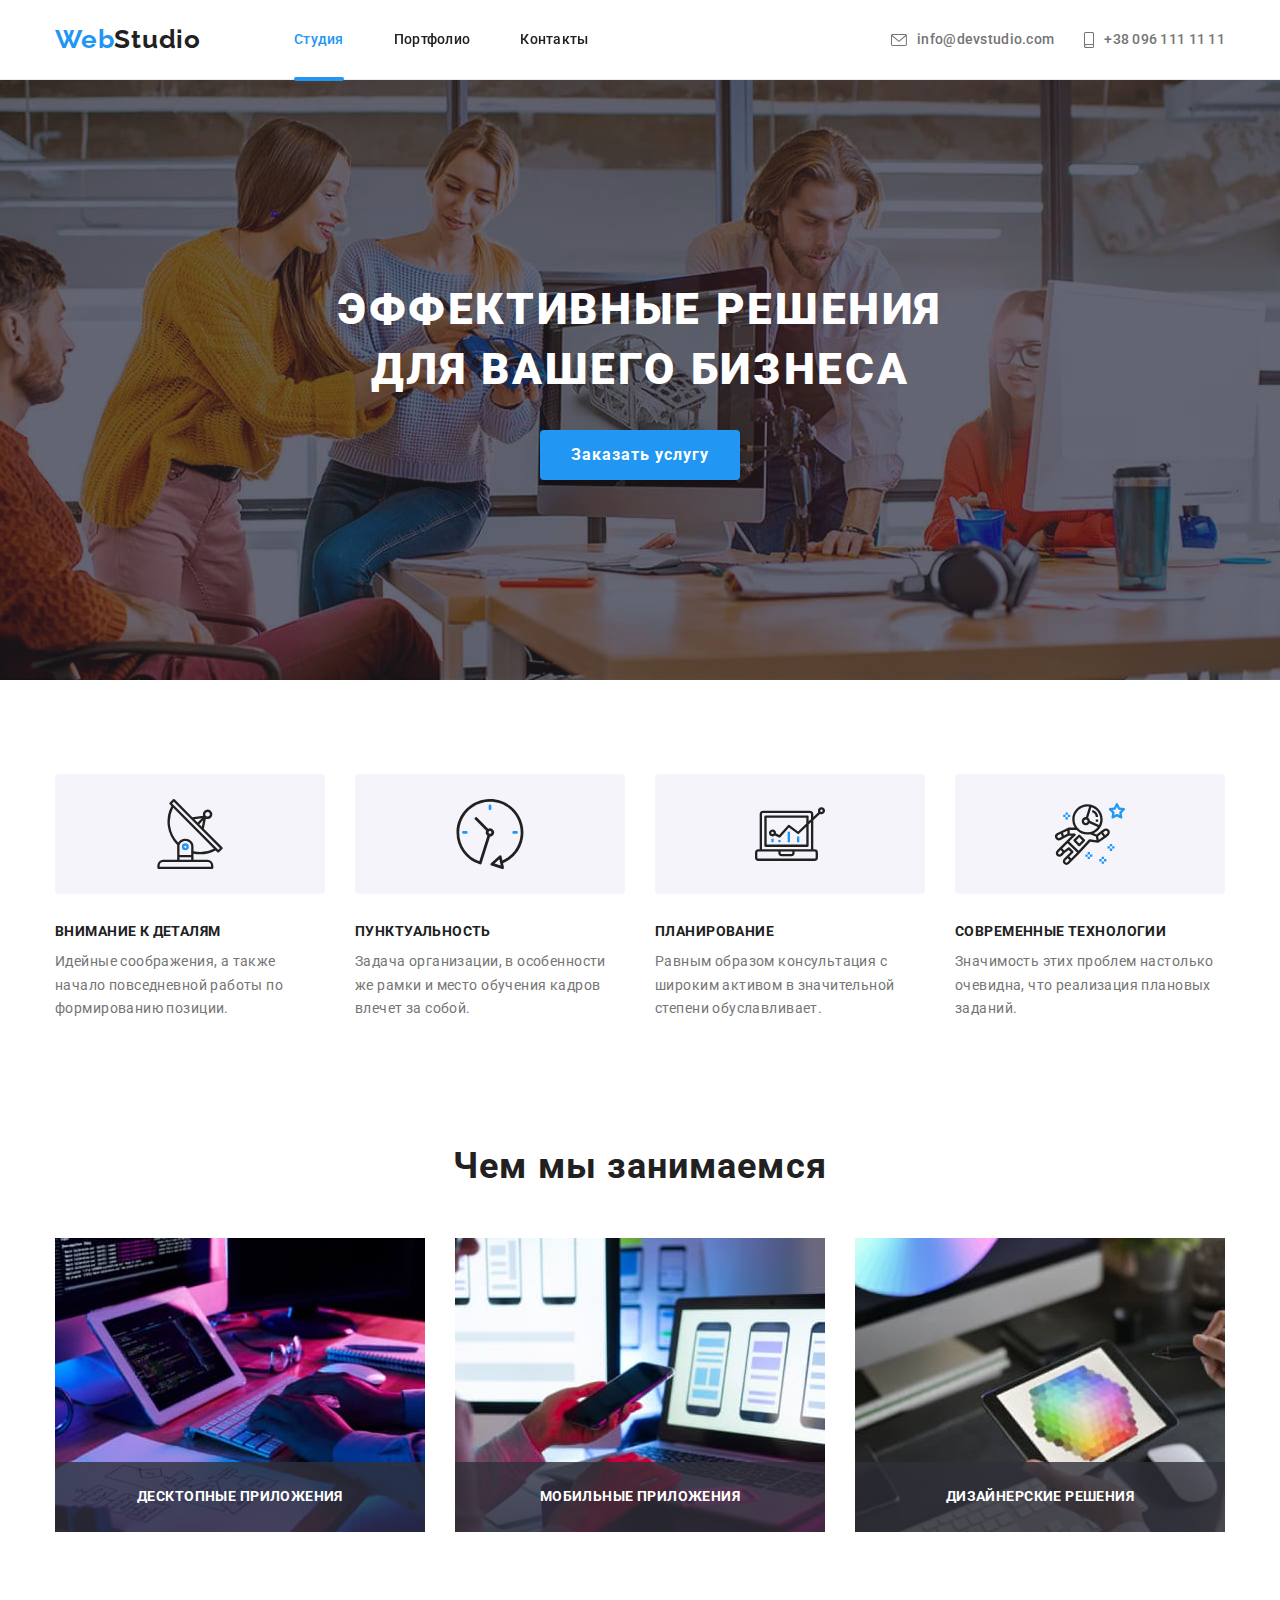
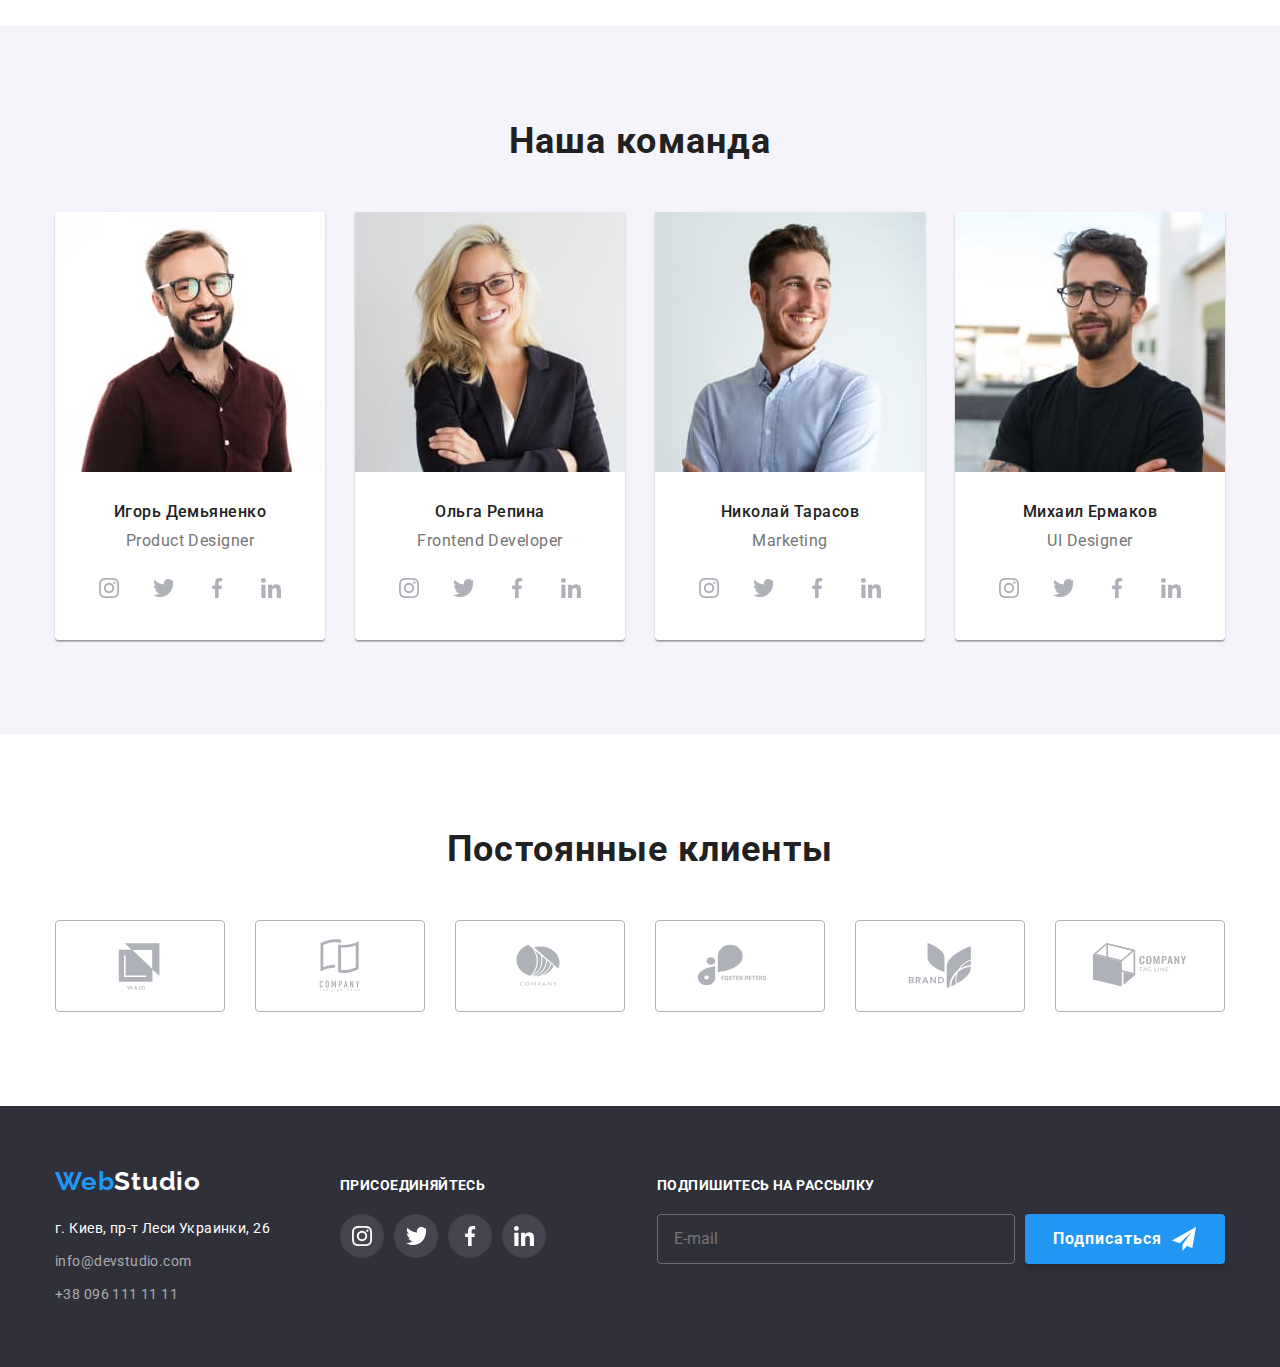
==== commit 9b9b5f10: "modal-check and link fix" ====
--- a/index.html
+++ b/index.html
@@ -49,7 +49,7 @@
             </div>
         </div>
         <div class="mob-menu is-hidden">
-            <div class="mob-container">
+            <div class="container">
                 <button type="button" class="menu-close-btn menu-button">
                     <svg class="menu-close-icon" width="40" height="40">
                         <use href="./images/symbol-defs.svg#icon-close-menu"></use>
@@ -184,22 +184,22 @@
                             <h3 class="team-info__title">Игорь Демьяненко</h3>
                             <p class="team-info__text">Product Designer</p>
                             <ul class="team-soc-list list">
-                                <li class="team-soc-list__item"><a href="" class="team-soc-list__link">
+                                <li class="team-soc-list__item"><a href="" class="team-soc-list__link link">
                                     <svg class="team-soc-list__icon" width="20" height="20">
                                         <use href="./images/symbol-defs.svg#icon-instagram-2"></use>
                                     </svg>
                                 </a></li>
-                                <li class="team-soc-list__item"><a href="" class="team-soc-list__link">
+                                <li class="team-soc-list__item"><a href="" class="team-soc-list__link link">
                                     <svg class="team-soc-list__icon" width="20" height="20">
                                         <use href="./images/symbol-defs.svg#icon-twitter"></use>
                                     </svg>
                                 </a></li>
-                                <li class="team-soc-list__item"><a href="" class="team-soc-list__link">
+                                <li class="team-soc-list__item"><a href="" class="team-soc-list__link link">
                                     <svg class="team-soc-list__icon" width="20" height="20">
                                         <use href="./images/symbol-defs.svg#icon-facebook-1"></use>
                                     </svg>
                                 </a></li>
-                                <li class="team-soc-list__item"><a href="" class="team-soc-list__link">
+                                <li class="team-soc-list__item"><a href="" class="team-soc-list__link link">
                                     <svg class="team-soc-list__icon" width="20" height="20">
                                         <use href="./images/symbol-defs.svg#icon-linkedin-1 "></use>
                                     </svg>
@@ -225,22 +225,22 @@
                             <h3 class="team-info__title">Ольга Репина</h3>
                             <p class="team-info__text">Frontend Developer</p>
                             <ul class="team-soc-list list">
-                                <li class="team-soc-list__item"><a href="" class="team-soc-list__link">
+                                <li class="team-soc-list__item"><a href="" class="team-soc-list__link link">
                                         <svg class="team-soc-list__icon" width="20" height="20">
                                             <use href="./images/symbol-defs.svg#icon-instagram-2"></use>
                                         </svg>
                                     </a></li>
-                                <li class="team-soc-list__item"><a href="" class="team-soc-list__link">
+                                <li class="team-soc-list__item"><a href="" class="team-soc-list__link link">
                                         <svg class="team-soc-list__icon" width="20" height="20">
                                             <use href="./images/symbol-defs.svg#icon-twitter"></use>
                                         </svg>
                                     </a></li>
-                                <li class="team-soc-list__item"><a href="" class="team-soc-list__link">
+                                <li class="team-soc-list__item"><a href="" class="team-soc-list__link link">
                                         <svg class="team-soc-list__icon" width="20" height="20">
                                             <use href="./images/symbol-defs.svg#icon-facebook-1"></use>
                                         </svg>
                                     </a></li>
-                                <li class="team-soc-list__item"><a href="" class="team-soc-list__link">
+                                <li class="team-soc-list__item"><a href="" class="team-soc-list__link link">
                                         <svg class="team-soc-list__icon" width="20" height="20">
                                             <use href="./images/symbol-defs.svg#icon-linkedin-1 "></use>
                                         </svg>
@@ -267,22 +267,22 @@
                             <h3 class="team-info__title">Николай Тарасов</h3>
                             <p class="team-info__text">Marketing</p>
                             <ul class="team-soc-list list">
-                                <li class="team-soc-list__item"><a href="" class="team-soc-list__link">
+                                <li class="team-soc-list__item"><a href="" class="team-soc-list__link link">
                                         <svg class="team-soc-list__icon" width="20" height="20">
                                             <use href="./images/symbol-defs.svg#icon-instagram-2"></use>
                                         </svg>
                                     </a></li>
-                                <li class="team-soc-list__item"><a href="" class="team-soc-list__link">
+                                <li class="team-soc-list__item"><a href="" class="team-soc-list__link link">
                                         <svg class="team-soc-list__icon" width="20" height="20">
                                             <use href="./images/symbol-defs.svg#icon-twitter"></use>
                                         </svg>
                                     </a></li>
-                                <li class="team-soc-list__item"><a href="" class="team-soc-list__link">
+                                <li class="team-soc-list__item"><a href="" class="team-soc-list__link link">
                                         <svg class="team-soc-list__icon" width="20" height="20">
                                             <use href="./images/symbol-defs.svg#icon-facebook-1"></use>
                                         </svg>
                                     </a></li>
-                                <li class="team-soc-list__item"><a href="" class="team-soc-list__link">
+                                <li class="team-soc-list__item"><a href="" class="team-soc-list__link link">
                                         <svg class="team-soc-list__icon" width="20" height="20">
                                             <use href="./images/symbol-defs.svg#icon-linkedin-1 "></use>
                                         </svg>
@@ -309,22 +309,22 @@
                             <h3 class="team-info__title">Михаил Ермаков</h3>
                             <p class="team-info__text">UI Designer</p>
                             <ul class="team-soc-list list">
-                                <li class="team-soc-list__item"><a href="" class="team-soc-list__link">
+                                <li class="team-soc-list__item"><a href="" class="team-soc-list__link link">
                                         <svg class="team-soc-list__icon" width="20" height="20">
                                             <use href="./images/symbol-defs.svg#icon-instagram-2"></use>
                                         </svg>
                                     </a></li>
-                                <li class="team-soc-list__item"><a href="" class="team-soc-list__link">
+                                <li class="team-soc-list__item"><a href="" class="team-soc-list__link link">
                                         <svg class="team-soc-list__icon" width="20" height="20">
                                             <use href="./images/symbol-defs.svg#icon-twitter"></use>
                                         </svg>
                                     </a></li>
-                                <li class="team-soc-list__item"><a href="" class="team-soc-list__link">
+                                <li class="team-soc-list__item"><a href="" class="team-soc-list__link link">
                                         <svg class="team-soc-list__icon" width="20" height="20">
                                             <use href="./images/symbol-defs.svg#icon-facebook-1"></use>
                                         </svg>
                                     </a></li>
-                                <li class="team-soc-list__item"><a href="" class="team-soc-list__link">
+                                <li class="team-soc-list__item"><a href="" class="team-soc-list__link link">
                                         <svg class="team-soc-list__icon" width="20" height="20">
                                             <use href="./images/symbol-defs.svg#icon-linkedin-1 "></use>
                                         </svg>
@@ -396,22 +396,22 @@
             <div class="footer-soc">
                 <p class="footer-action-text">присоединяйтесь</p>
                 <ul class="footer-soc-list list">
-                    <li class="footer-soc-item"><a href="" class="footer-soc-link">
+                    <li class="footer-soc-item"><a href="" class="footer-soc-link link">
                             <svg class="footer-soc-icon" width="20" height="20">
                                 <use href="./images/symbol-defs.svg#icon-instagram-2"></use>
                             </svg>
                         </a></li>
-                    <li class="footer-soc-item"><a href="" class="footer-soc-link">
+                    <li class="footer-soc-item"><a href="" class="footer-soc-link link">
                             <svg class="footer-soc-icon" width="20" height="20">
                                 <use href="./images/symbol-defs.svg#icon-twitter"></use>
                             </svg>
                         </a></li>
-                    <li class="footer-soc-item"><a href="" class="footer-soc-link">
+                    <li class="footer-soc-item"><a href="" class="footer-soc-link link">
                             <svg class="footer-soc-icon" width="20" height="20">
                                 <use href="./images/symbol-defs.svg#icon-facebook-1"></use>
                             </svg>
                         </a></li>
-                    <li class="footer-soc-item"><a href="" class="footer-soc-link">
+                    <li class="footer-soc-item"><a href="" class="footer-soc-link link">
                             <svg class="footer-soc-icon" width="20" height="20">
                                 <use href="./images/symbol-defs.svg#icon-linkedin-1 "></use>
                             </svg>
--- a/css/main.min.css
+++ b/css/main.min.css
@@ -1 +1 @@
-:root{--header-main-color: #212121;--header-secondary-color: #757575;--main-text-color: #757575;--title-text-color: #212121;--accent-color: #2196F3;--main-background-color: #ffffff;--secondary-background-color: #F5F4FA;--second-button-color: #212121;--main-button-color: #ffffff;--icon-main-color: #AFB1B8;--footer-background-color: #2F303A;--main-footer-color: #ffffff;--secondary-footer-color: rgba(255, 255, 255, 0.6);--modal-title-color: #212121;--timing-function: cubic-bezier(0.4, 0, 0.2, 1)}p,h1,h2,h3,h4,h5,h6{margin:0}ul{padding-left:0;margin:0}img{display:block;max-width:100%;height:auto}main{padding-top:60px}@media screen and (min-width: 768px){main{padding-top:80px}}html{box-sizing:border-box}*,*::before,*::after{box-sizing:inherit}body{color:var(--main-text-color);background-color:var(--main-background-color);font-family:Roboto,sans-serif}.link{text-decoration:none}.list{list-style:none}.section{padding-top:60px;padding-bottom:60px}@media screen and (min-width: 1200px){.section{padding-top:94px;padding-bottom:94px}}.visually-hidden{position:absolute;white-space:nowrap;width:1px;height:1px;overflow:hidden;border:0;padding:0;clip:rect(0 0 0 0);clip-path:inset(50%);margin:-1px}.container{width:100%;padding-left:15px;padding-right:15px;margin:0 auto}@media screen and (min-width: 480px){.container{max-width:480px}}@media screen and (min-width: 768px){.container{max-width:768px}}@media screen and (min-width: 1200px){.container{max-width:1200px}}.logo{color:var(--accent-color);font-family:Raleway,sans-serif;font-weight:700;font-size:24px;line-height:1.17;letter-spacing:.03em}@media screen and (min-width: 1200px){.logo{font-size:26px;line-height:1.2}}.top-title{margin-bottom:30px;color:var(--title-text-color);font-size:28px;line-height:1.18;letter-spacing:.03em;text-align:center}@media screen and (min-width: 1200px){.top-title{margin-bottom:50px;font-size:36px;line-height:1.17;letter-spacing:.03em}}.main-button{padding:10px 28px;border:none;border-radius:4px;min-width:200px;height:50px;color:var(--main-button-color);background-color:var(--accent-color);font-family:inherit;font-weight:700;font-size:16px;line-height:1.88;letter-spacing:.06em;text-align:center;cursor:pointer;box-shadow:0px 4px 4px rgba(0,0,0,.15);transition:background-color 250ms var(--timing-function)}.main-button:hover,.main-button:focus{background-color:#188ce8}.backdrop{z-index:200;position:fixed;top:0;left:0;width:100%;height:100%;opacity:1;visibility:visible;transition:opacity 250ms var(--timing-function),visibility 250ms var(--timing-function);background-color:rgba(0,0,0,.2)}.backdrop.is-hidden{opacity:0;pointer-events:none;visibility:hidden}.modal{position:fixed;top:50%;left:50%;transform:translate(-50%, -50%) scale(1);opacity:1;width:100%;padding:40px;background-color:#fff;box-shadow:0px 1px 3px rgba(0,0,0,.12),0px 1px 1px rgba(0,0,0,.14),0px 2px 1px rgba(0,0,0,.2);border-radius:4px;transition:transform 250ms var(--timing-function),opacity 250ms var(--timing-function)}.backdrop.is-hidden .modal{transform:translate(-50%, -50%) scale(0.8);opacity:.7}@media screen and (min-width: 480px){.modal{width:450px;min-height:609px}}@media screen and (min-width: 1200px){.modal{width:528px;min-height:581px}}.modal-close-button{position:absolute;top:8px;right:8px;display:block;padding:6px;width:30px;height:30px;border:1px solid rgba(0,0,0,.1);background-color:rgba(0,0,0,0);border-radius:50%;cursor:pointer;fill:#000;transition:fill 250ms var(--timing-function)}.modal-close-button:hover,.modal-close-button:focus{fill:var(--accent-color)}.modal-title{margin-bottom:12px;text-align:center;font-weight:700;font-size:20px;line-height:1.5;letter-spacing:.03em;color:var(--modal-title-color)}@media screen and (min-width: 1200px){.modal-title{line-height:1.15}}.modal-field{margin-bottom:10px}.modal-input-wrap{position:relative}.modal-input{width:100%;height:40px;padding-left:42px;border:1px solid rgba(33,33,33,.2);border-radius:4px;transition:border 250ms var(--timing-function)}.modal-input:focus{border:1px solid var(--accent-color)}.input-icon{position:absolute;left:15px;top:50%;transform:translateY(-50%);fill:var(--modal-title-color);transition:fill 250ms var(--timing-function)}.modal-input:focus+.input-icon{fill:var(--accent-color)}.modal-label{display:block;margin-bottom:4px;font-size:12px;line-height:1.17;letter-spacing:.01em}.user-text{display:block;width:100%;height:120px;resize:none;padding:12px 16px;margin-bottom:20px;border:1px solid rgba(33,33,33,.2);border-radius:4px;transition:border 250ms var(--timing-function)}.user-text:focus{border:1px solid var(--accent-color)}.user-text::placeholder{color:rgba(117,117,117,.5)}.label-check{display:flex;flex-wrap:wrap;justify-content:center;align-items:center;font-size:12px;line-height:2;letter-spacing:.03em;margin-bottom:30px;cursor:pointer}@media screen and (min-width: 1200px){.label-check{line-height:1.71}}.label-check::before{content:"";width:16px;height:15px;border:2px solid var(--modal-title-color);border-radius:2px;margin-right:8px}@media screen and (min-width: 1200px){.label-check::before{margin-right:7px}}.input-check:focus+.label-check::before,.input-check:checked+.label-check::before{background-color:var(--accent-color);border:none;background-image:url(../images/modal-check.svg);background-repeat:no-repeat;background-position:center}.check-accent{position:relative;color:var(--accent-color);font-size:12px;line-height:2;letter-spacing:.03em}@media screen and (min-width: 1200px){.check-accent{line-height:1.71}}.check-accent::after{position:absolute;content:"";left:0;top:18px;width:100%;height:1px;background-color:var(--accent-color)}.modal-button{display:block;margin-left:auto;margin-right:auto}.mob-menu{display:block;position:fixed;z-index:50;top:0;left:0;width:100vw;height:100vh;background-color:#fff;padding:48px 15px 48px 40px;opacity:1;visibility:visible;transition:opacity 250ms var(--timing-function),visibility 250ms var(--timing-function)}@media screen and (min-width: 768px){.mob-menu{display:none}}.mob-menu .mob-container{display:flex;flex-direction:column;height:100%}.mob-menu.is-hidden{opacity:0;visibility:hidden;pointer-events:none}.mob-menu-list{flex-grow:1}.mob-menu-item:not(:last-child),.mob-connect-item:not(:last-child){margin-bottom:32px}.mob-menu-link{font-weight:500;font-size:40px;line-height:1.18;letter-spacing:.02em;color:var(--header-main-color);transition:color 250ms var(--timing-function)}.mob-menu-link:hover,.mob-menu-link:focus{color:var(--accent-color)}.mob-menu-link.current{color:var(--accent-color)}.mob-connect-list{margin-bottom:64px}.mob-connect-link{color:var(--header-secondary-color);transition:color 250ms var(--timing-function)}.mob-connect-link:hover,.mob-connect-link:focus{color:var(--accent-color)}.mob-connect-tel{font-weight:500;font-size:34px;line-height:1.25;letter-spacing:.02em;color:var(--accent-color)}.mob-connect-mail{font-weight:500;font-size:24px;line-height:1.17;letter-spacing:.02em}.mob-soc-list{display:flex;flex-wrap:wrap;margin-left:-10px}.mob-soc-item{padding:0 10px;margin-bottom:10px}.mob-soc-item:not(:last-child){border-right:1px solid rgba(33,33,33,.2)}.mob-soc-link{display:block;font-weight:500;font-size:18px;line-height:1.22;letter-spacing:.02em;color:var(--accent-color)}.no-scroll{overflow:hidden}.header{position:fixed;width:100%;top:0;left:0;height:60px;border-bottom:1px solid #ececec;background-color:#fff;z-index:100}@media screen and (min-width: 768px){.header{height:80px}}.header .container{display:flex;align-items:center;height:inherit}.header__logo{margin-right:93px}.header .logo__accent{color:var(--header-main-color)}.menu-button{display:block;position:absolute;top:10px;right:15px;margin:0;padding:0;border:none;background-color:rgba(0,0,0,0);cursor:pointer;fill:var(--header-main-color);transition:fill 250ms var(--timing-function)}@media screen and (min-width: 768px){.menu-button{display:none}}.menu-button:hover,.menu-button:focus{fill:var(--accent-color)}.header-nav{display:none}@media screen and (min-width: 768px){.header-nav{display:block}}.menu-list{display:flex}.menu-list__item:not(:last-child){margin-right:50px}.menu-list__link{position:relative;display:block;box-sizing:border-box;padding-top:32px;padding-bottom:32px;color:var(--header-main-color);font-weight:500;font-size:14px;line-height:1.14;letter-spacing:.02em;transition:color 250ms var(--timing-function)}.menu-list__link:hover,.menu-list__link:focus{color:var(--accent-color)}.menu-list__link.current{color:var(--accent-color)}.menu-list__link.current::after{display:block}.menu-list__link::after{position:absolute;bottom:-1px;content:"";display:none;height:4px;width:100%;background:var(--accent-color);border-radius:2px}.header-connect{display:none;margin-left:auto}@media screen and (min-width: 768px){.header-connect{display:block}}.connect-list{display:block}@media screen and (min-width: 1200px){.connect-list{display:flex}}.connect-list__item:not(:last-child){margin-bottom:10px}@media screen and (min-width: 1200px){.connect-list__item:not(:last-child){margin-right:30px;margin-bottom:0}}.connect-list__link{display:flex;align-items:center;font-weight:500;font-size:12px;line-height:1.17;letter-spacing:.02em;color:var(--header-secondary-color);transition:color 250ms var(--timing-function)}@media screen and (min-width: 1200px){.connect-list__link{font-size:14px;line-height:1.14;letter-spacing:.02em}}.connect-list__link:hover,.connect-list__link:focus{color:var(--accent-color)}.connect-list__icon{margin-right:10px;fill:currentColor}.hero{background-color:#c4c4c4;background-image:linear-gradient(rgba(47, 48, 58, 0.4), rgba(47, 48, 58, 0.4)),url("../images/hero-bg-mob.jpg");background-repeat:no-repeat;background-position:center;background-size:cover;max-width:1600px;margin:0 auto;text-align:center}@media(min-device-pixel-ratio: 2),(min-resolution: 192dpi),(min-resolution: 2dppx){.hero{background-image:linear-gradient(rgba(47, 48, 58, 0.4), rgba(47, 48, 58, 0.4)),url("../images/hero-bg-mob-2x.jpg")}}@media screen and (min-width: 480px){.hero{padding-top:118px;padding-bottom:118px}}@media screen and (min-width: 768px){.hero{background-image:linear-gradient(rgba(47, 48, 58, 0.4), rgba(47, 48, 58, 0.4)),url("../images/hero-bg-tab.jpg")}}@media screen and (min-width: 768px)and (min-device-pixel-ratio: 2),screen and (min-width: 768px)and (min-resolution: 192dpi),screen and (min-width: 768px)and (min-resolution: 2dppx){.hero{background-image:linear-gradient(rgba(47, 48, 58, 0.4), rgba(47, 48, 58, 0.4)),url("../images/hero-bg-tab-2x.jpg")}}@media screen and (min-width: 1200px){.hero{padding-top:200px;padding-bottom:200px;background-image:linear-gradient(rgba(47, 48, 58, 0.4), rgba(47, 48, 58, 0.4)),url("../images/hero-bg-desk.jpg")}}@media screen and (min-width: 1200px)and (min-device-pixel-ratio: 2),screen and (min-width: 1200px)and (min-resolution: 192),screen and (min-width: 1200px)and (min-resolution: 2){.hero{background-image:linear-gradient(rgba(47, 48, 58, 0.4), rgba(47, 48, 58, 0.4)),url("../images/hero-bg-desk-2x.jpg")}}.hero .container{display:block}.hero-title{margin-bottom:30px;margin-left:auto;margin-right:auto;color:#fff;text-transform:uppercase}@media screen and (min-width: 480px){.hero-title{font-weight:900;font-size:26px;line-height:1.62;letter-spacing:.06em;width:360px}}@media screen and (min-width: 1200px){.hero-title{font-size:44px;line-height:1.36;width:696px}}@media screen and (min-width: 1200px){.features{padding-bottom:0px}}@media screen and (min-width: 768px){.features-list{display:flex;flex-wrap:wrap;margin-left:-30px}}.features-item{width:100%;margin-bottom:30px}@media screen and (max-width: 767px){.features-item:last-child{margin-bottom:0px}}@media screen and (min-width: 768px){.features-item{flex-basis:calc(50% - 30px);margin-left:30px}.features-item:nth-last-child(-n+2){margin-bottom:0}}@media screen and (min-width: 1200px){.features-item{flex-basis:calc(25% - 30px)}}.features-box{display:flex;align-items:center;justify-content:center;border-radius:4px;margin-bottom:30px;background-color:var(--secondary-background-color);width:100%;height:120px}.features-icon{display:block;width:70px;height:70px}.features-title{margin-bottom:10px;color:var(--title-text-color);font-size:14px;line-height:1.14;letter-spacing:.03em;text-transform:uppercase}@media screen and (max-width: 767px){.features-title{text-align:center}}.features-text{font-size:14px;line-height:1.71;letter-spacing:.03em}.about{display:none}@media screen and (min-width: 1200px){.about{display:block}}.about-list{display:flex;margin-left:-30px}.about-item{position:relative;flex-basis:calc(33.3333333333% - 30px);margin-left:30px}.about-title{position:absolute;left:0;bottom:0;width:100%;height:70px;padding:27px 0;color:#fff;background-color:rgba(47,48,58,.8);font-size:14px;line-height:1.14;letter-spacing:.03em;text-align:center;text-transform:uppercase;pointer-events:none}.team{background-color:var(--secondary-background-color)}.team-list{margin-bottom:-30px}@media screen and (min-width: 768px){.team-list{display:flex;flex-wrap:wrap;margin-left:-30px}}.team-list__item{margin-bottom:30px;text-align:center;box-shadow:0px 1px 3px rgba(0,0,0,.12),0px 1px 1px rgba(0,0,0,.14),0px 2px 1px rgba(0,0,0,.2)}@media screen and (min-width: 768px){.team-list__item{width:calc(50% - 30px);margin-left:30px}}@media screen and (min-width: 768px)and (max-width: 1999px){.team-list__item:nth-child(-n+2){margin-bottom:30px}}@media screen and (min-width: 1200px){.team-list__item{width:calc(25% - 30px)}}.team-list__item,.team-info{border-radius:0px 0px 4px 4px}.team-info{width:100%;padding:30px 0 24px;background-color:#fff}@media screen and (min-width: 1200px){.team-info{padding:30px 0}}.team-info__title{margin-bottom:10px;color:var(--title-text-color);font-weight:500;font-size:16px;line-height:1.19;letter-spacing:.03em}.team-info__text{font-size:16px;line-height:1.19;letter-spacing:.03em;margin-bottom:16px}.team-soc-list{display:flex;justify-content:center}.team-soc-list__item+.team-soc-list__item{margin-left:10px}.team-soc-list__link{display:flex;justify-content:center;align-items:center;background-color:#fff;width:44px;height:44px;border-radius:50%;fill:var(--icon-main-color);transition:fill 250ms var(--timing-function),background-color 250ms var(--timing-function)}.team-soc-list__link:hover,.team-soc-list__link:focus{background-color:var(--accent-color);fill:#fff}.clients-list{display:flex;flex-wrap:wrap;margin-left:-30px}.clients-item{flex-basis:calc(50% - 30px);margin-left:30px;margin-bottom:30px}@media screen and (max-width: 767px){.clients-item:nth-last-child(-n+2){margin-bottom:0}}@media screen and (min-width: 768px){.clients-item{flex-basis:calc(33.3333333333% - 30px)}.clients-item:nth-last-child(-n+3){margin-bottom:0}}@media screen and (min-width: 1200px){.clients-item{flex-basis:calc(16.6666666667% - 30px);margin-bottom:0}}.clients-link{display:flex;justify-content:center;align-items:center;width:100%;height:92px;border-radius:4px;border:1px solid var(--icon-main-color);fill:var(--icon-main-color);cursor:pointer;transition:border 250ms var(--timing-function),fill 250ms var(--timing-function)}.clients-link:hover,.clients-link:focus{border:1px solid var(--accent-color);fill:var(--accent-color)}.clients-icon{width:106px;height:60px}.works-filter-list{display:flex;flex-wrap:wrap;margin-bottom:40px}@media screen and (min-width: 768px){.works-filter-list{margin-bottom:30px;justify-content:center}}@media screen and (min-width: 1200px){.works-filter-list{margin-bottom:50px}}.works-filter-item:not(:last-child){margin-right:8px}@media screen and (max-width: 767px){.works-filter-item:not(:nth-last-child(-n+2)){margin-bottom:15px}}@media screen and (min-width: 768px){.works-filter-item{margin-bottom:0}}.works-button{display:inline-block;padding:6px 22px;border:none;border-radius:4px;min-width:73px;height:38px;color:var(--second-button-color);background-color:var(--secondary-background-color);font-family:inherit;font-weight:500;font-size:16px;line-height:1.63;letter-spacing:.03em;text-align:center;cursor:pointer;transition:color 250ms var(--timing-function),box-shadow 250ms var(--timing-function),background-color 250ms var(--timing-function)}.works-button:hover,.works-button:focus{color:var(--main-button-color);background-color:var(--accent-color);box-shadow:0px 3px 1px rgba(0,0,0,.1),0px 1px 2px rgba(0,0,0,.08),0px 2px 2px rgba(0,0,0,.12)}.works-section .works-button.current{color:var(--main-button-color);background-color:var(--accent-color)}.works-list{margin-bottom:-30px}@media screen and (min-width: 768px){.works-list{display:flex;flex-wrap:wrap;margin-left:-30px}}.works-item{margin-bottom:30px;transition:box-shadow 250ms var(--timing-function)}@media screen and (min-width: 768px){.works-item{width:calc(50% - 30px);margin-left:30px}}@media screen and (min-width: 1200px){.works-item{width:calc(33.3333333333% - 30px)}}.works-item:hover,.works-item:focus{box-shadow:0px 1px 1px rgba(0,0,0,.12),0px 4px 4px rgba(0,0,0,.06),1px 4px 6px rgba(0,0,0,.16)}.works-link{height:100%;display:flex;flex-direction:column}.works-cover{position:relative;overflow:hidden;max-height:294px}.works-cover-text{position:absolute;top:0;left:0;height:100%;transform:translateY(101%);transition:transform 250ms var(--timing-function);font-size:18px;line-height:1.56;letter-spacing:.03em;padding:77px,24px;color:#fff;background-color:rgba(33,150,243,.9)}@media screen and (min-width: 768px){.works-cover-text{padding:49px,24px,77px}}@media screen and (min-width: 1200px){.works-cover-text{padding:63px 24px}}.works-item:hover .works-cover-text{transform:translateY(0px)}.works-info{width:100%;padding:20px 24px;border-bottom:1px solid #eee;border-right:1px solid #eee;border-left:1px solid #eee;pointer-events:none;flex-grow:1}.works-title{margin-bottom:4px;color:var(--title-text-color);font-weight:700;font-size:18px;line-height:2;letter-spacing:.06em}.works-text{color:var(--main-text-color);font-weight:400;font-size:16px;line-height:1.9;letter-spacing:.03em}.footer{background-color:var(--footer-background-color);padding-top:60px;padding-bottom:60px}.footer .container{text-align:center}@media screen and (min-width: 768px){.footer .container{display:flex;flex-wrap:wrap;align-items:baseline;justify-content:center}}@media screen and (min-width: 1200px){.footer .container{text-align:start}}.footer-connect{margin-bottom:60px}@media screen and (min-width: 768px){.footer-connect{margin-right:165px}}@media screen and (min-width: 1200px){.footer-connect{margin-right:70px;margin-bottom:0}}.footer-logo{display:inline-block;margin-bottom:20px}.footer-logo .accent{color:#fff}.footer-connect-item:not(:last-child){margin-bottom:8px}@media screen and (min-width: 1200px){.footer-connect-item:not(:last-child){margin-bottom:9px}}.footer-connect-link{font-style:normal;font-size:14px;line-height:1.71;letter-spacing:.03em;color:var(--secondary-footer-color);transition:color 250ms var(--timing-function)}.footer-connect-link:hover,.footer-connect-link:focus{color:var(--accent-color)}.state-link{color:#fff}.footer-action-text{margin-bottom:20px;color:#fff;font-weight:700;font-size:14px;line-height:1.14;letter-spacing:.03em;text-transform:uppercase}.footer-soc-list{display:flex;justify-content:center;margin-bottom:60px}@media screen and (min-width: 1200px){.footer-soc-list{margin-bottom:0}}.footer-soc-item+.footer-soc-item{margin-left:10px}.footer-soc-link{display:flex;justify-content:center;align-items:center;width:44px;height:44px;border-radius:50%;background-color:rgba(255,255,255,.1);fill:#fff;transition:fill 250ms var(--timing-function),background-color 250ms var(--timing-function)}.footer-soc-link:hover,.footer-soc-link:focus{background-color:var(--accent-color);fill:#fff}@media screen and (min-width: 1200px){.footer-form{display:flex;align-items:end;margin-left:auto}}@media screen and (min-width: 1200px){.footer-form-field{margin-right:10px}}.footer-label{display:block}.footer-input{width:100%;height:50px;padding-left:16px;color:rgba(255,255,255,.6);background-color:inherit;border:1px solid rgba(255,255,255,.3);border-radius:4px}@media screen and (min-width: 768px){.footer-input{width:450px}}@media screen and (min-width: 1200px){.footer-input{width:358px}}.footer-button{position:relative;display:inline-flex;align-items:center;margin-top:20px}.footer-send-icon{margin-left:10px}/*# sourceMappingURL=main.min.css.map */+:root{--header-main-color: #212121;--header-secondary-color: #757575;--main-text-color: #757575;--title-text-color: #212121;--accent-color: #2196F3;--main-background-color: #ffffff;--secondary-background-color: #F5F4FA;--second-button-color: #212121;--main-button-color: #ffffff;--icon-main-color: #AFB1B8;--footer-background-color: #2F303A;--main-footer-color: #ffffff;--secondary-footer-color: rgba(255, 255, 255, 0.6);--modal-title-color: #212121;--timing-function: cubic-bezier(0.4, 0, 0.2, 1)}p,h1,h2,h3,h4,h5,h6{margin:0}ul{padding-left:0;margin:0}img{display:block;max-width:100%;height:auto}main{padding-top:60px}@media screen and (min-width: 768px){main{padding-top:80px}}html{box-sizing:border-box}*,*::before,*::after{box-sizing:inherit}body{color:var(--main-text-color);background-color:var(--main-background-color);font-family:Roboto,sans-serif}.link{text-decoration:none;-webkit-tap-highlight-color:rgba(0,0,0,0)}.list{list-style:none}.section{padding-top:60px;padding-bottom:60px}@media screen and (min-width: 1200px){.section{padding-top:94px;padding-bottom:94px}}.visually-hidden{position:absolute;white-space:nowrap;width:1px;height:1px;overflow:hidden;border:0;padding:0;clip:rect(0 0 0 0);clip-path:inset(50%);margin:-1px}.container{width:100%;padding-left:15px;padding-right:15px;margin:0 auto}@media screen and (min-width: 480px){.container{max-width:480px}}@media screen and (min-width: 768px){.container{max-width:768px}}@media screen and (min-width: 1200px){.container{max-width:1200px}}.logo{color:var(--accent-color);font-family:Raleway,sans-serif;font-weight:700;font-size:24px;line-height:1.17;letter-spacing:.03em}@media screen and (min-width: 1200px){.logo{font-size:26px;line-height:1.2}}.top-title{margin-bottom:30px;color:var(--title-text-color);font-size:28px;line-height:1.18;letter-spacing:.03em;text-align:center}@media screen and (min-width: 1200px){.top-title{margin-bottom:50px;font-size:36px;line-height:1.17;letter-spacing:.03em}}.main-button{padding:10px 28px;border:none;border-radius:4px;min-width:200px;height:50px;color:var(--main-button-color);background-color:var(--accent-color);font-family:inherit;font-weight:700;font-size:16px;line-height:1.88;letter-spacing:.06em;text-align:center;cursor:pointer;box-shadow:0px 4px 4px rgba(0,0,0,.15);transition:background-color 250ms var(--timing-function)}.main-button:hover,.main-button:focus{background-color:#188ce8}.backdrop{z-index:200;position:fixed;top:0;left:0;width:100%;height:100%;opacity:1;visibility:visible;transition:opacity 250ms var(--timing-function),visibility 250ms var(--timing-function);background-color:rgba(0,0,0,.2)}.backdrop.is-hidden{opacity:0;pointer-events:none;visibility:hidden}.modal{position:fixed;top:50%;left:50%;transform:translate(-50%, -50%) scale(1);opacity:1;width:100%;padding:40px;background-color:#fff;box-shadow:0px 1px 3px rgba(0,0,0,.12),0px 1px 1px rgba(0,0,0,.14),0px 2px 1px rgba(0,0,0,.2);border-radius:4px;transition:transform 250ms var(--timing-function),opacity 250ms var(--timing-function)}.backdrop.is-hidden .modal{transform:translate(-50%, -50%) scale(0.8);opacity:.7}@media screen and (min-width: 480px){.modal{width:450px;min-height:609px}}@media screen and (min-width: 1200px){.modal{width:528px;min-height:581px}}.modal-close-button{position:absolute;top:8px;right:8px;display:block;padding:6px;width:30px;height:30px;border:1px solid rgba(0,0,0,.1);background-color:rgba(0,0,0,0);border-radius:50%;cursor:pointer;fill:#000;transition:fill 250ms var(--timing-function);-webkit-tap-highlight-color:rgba(0,0,0,0)}.modal-close-button:hover,.modal-close-button:focus{fill:var(--accent-color)}.modal-title{margin-bottom:12px;text-align:center;font-weight:700;font-size:20px;line-height:1.5;letter-spacing:.03em;color:var(--modal-title-color)}@media screen and (min-width: 1200px){.modal-title{line-height:1.15}}.modal-field{margin-bottom:10px}.modal-input-wrap{position:relative}.modal-input{width:100%;height:40px;padding-left:42px;border:1px solid rgba(33,33,33,.2);border-radius:4px;transition:border 250ms var(--timing-function)}.modal-input:focus{border:1px solid var(--accent-color)}.input-icon{position:absolute;left:15px;top:50%;transform:translateY(-50%);fill:var(--modal-title-color);transition:fill 250ms var(--timing-function)}.modal-input:focus+.input-icon{fill:var(--accent-color)}.modal-label{display:block;margin-bottom:4px;font-size:12px;line-height:1.17;letter-spacing:.01em}.user-text{display:block;width:100%;height:120px;resize:none;padding:12px 16px;margin-bottom:20px;border:1px solid rgba(33,33,33,.2);border-radius:4px;transition:border 250ms var(--timing-function)}.user-text:focus{border:1px solid var(--accent-color)}.user-text::placeholder{color:rgba(117,117,117,.5)}.label-check{display:flex;flex-wrap:wrap;justify-content:center;align-items:center;font-size:12px;line-height:2;letter-spacing:.03em;margin-bottom:30px;cursor:pointer}@media screen and (min-width: 1200px){.label-check{line-height:1.71}}.label-check::before{content:"";width:16px;height:15px;border:2px solid var(--modal-title-color);border-radius:2px;margin-right:8px}@media screen and (min-width: 1200px){.label-check::before{margin-right:7px}}.input-check:focus+.label-check::before,.input-check:checked+.label-check::before{background-color:var(--accent-color);border:none;background-image:url(../images/modal-check.svg);background-repeat:no-repeat;background-position:center}.check-accent{position:relative;color:var(--accent-color);font-size:12px;line-height:2;letter-spacing:.03em}@media screen and (min-width: 1200px){.check-accent{line-height:1.71}}.check-accent::after{position:absolute;content:"";left:0;top:18px;width:100%;height:1px;background-color:var(--accent-color)}.modal-button{display:block;margin-left:auto;margin-right:auto}.header{position:fixed;width:100%;top:0;left:0;height:60px;z-index:100;border-bottom:1px solid #ececec;background-color:#fff}@media screen and (min-width: 768px){.header{height:80px}}.header .container{position:relative;display:flex;align-items:center;height:inherit}.header__logo{margin-right:93px}.header .logo__accent{color:var(--header-main-color)}.menu-button{display:block;position:absolute;top:10px;right:15px;margin:0;padding:0;border:none;background-color:rgba(0,0,0,0);cursor:pointer;fill:var(--header-main-color);transition:fill 250ms var(--timing-function);-webkit-tap-highlight-color:rgba(0,0,0,0)}.menu-button:hover,.menu-button:focus{fill:var(--accent-color)}@media screen and (min-width: 768px){.menu-button{display:none}}.header-nav{display:none}@media screen and (min-width: 768px){.header-nav{display:block}}.menu-list{display:flex}.menu-list__item:not(:last-child){margin-right:50px}.menu-list__link{position:relative;display:block;box-sizing:border-box;padding-top:32px;padding-bottom:32px;color:var(--header-main-color);font-weight:500;font-size:14px;line-height:1.14;letter-spacing:.02em;transition:color 250ms var(--timing-function)}.menu-list__link:hover,.menu-list__link:focus{color:var(--accent-color)}.menu-list__link.current{color:var(--accent-color)}.menu-list__link.current::after{display:block}.menu-list__link::after{position:absolute;bottom:-1px;content:"";display:none;height:4px;width:100%;background:var(--accent-color);border-radius:2px}.header-connect{display:none;margin-left:auto}@media screen and (min-width: 768px){.header-connect{display:block}}.connect-list{display:block}@media screen and (min-width: 1200px){.connect-list{display:flex}}.connect-list__item:not(:last-child){margin-bottom:10px}@media screen and (min-width: 1200px){.connect-list__item:not(:last-child){margin-right:30px;margin-bottom:0}}.connect-list__link{display:flex;align-items:center;font-weight:500;font-size:12px;line-height:1.17;letter-spacing:.02em;color:var(--header-secondary-color);transition:color 250ms var(--timing-function)}@media screen and (min-width: 1200px){.connect-list__link{font-size:14px;line-height:1.14;letter-spacing:.02em}}.connect-list__link:hover,.connect-list__link:focus{color:var(--accent-color)}.connect-list__icon{margin-right:10px;fill:currentColor}.mob-menu{display:block;position:fixed;z-index:50;top:0;left:0;width:100vw;height:100vh;background-color:#fff;opacity:1;visibility:visible;transition:opacity 250ms var(--timing-function),visibility 250ms var(--timing-function)}@media screen and (min-width: 768px){.mob-menu{display:none}}.mob-menu.is-hidden{opacity:0;visibility:hidden;pointer-events:none}.mob-menu .container{position:relative;display:flex;flex-direction:column;align-items:flex-start;height:100%;padding:48px 15px 48px 40px}.mob-menu-list{flex-grow:1}.mob-menu-item:not(:last-child),.mob-connect-item:not(:last-child){margin-bottom:32px}.mob-menu-link{font-weight:500;font-size:40px;line-height:1.18;letter-spacing:.02em;color:var(--header-main-color);transition:color 250ms var(--timing-function)}.mob-menu-link:hover,.mob-menu-link:focus{color:var(--accent-color)}.mob-menu-link.current{color:var(--accent-color)}.mob-connect-list{margin-bottom:64px}.mob-connect-link{color:var(--header-secondary-color);transition:color 250ms var(--timing-function)}.mob-connect-link:hover,.mob-connect-link:focus{color:var(--accent-color)}.mob-connect-tel{font-weight:500;font-size:34px;line-height:1.25;letter-spacing:.02em;color:var(--accent-color)}.mob-connect-mail{font-weight:500;font-size:24px;line-height:1.17;letter-spacing:.02em}.mob-soc-list{display:flex;flex-wrap:wrap;margin-left:-10px}.mob-soc-item{padding:0 10px;margin-bottom:10px}.mob-soc-item:not(:last-child){border-right:1px solid rgba(33,33,33,.2)}.mob-soc-link{display:block;font-weight:500;font-size:18px;line-height:1.22;letter-spacing:.02em;color:var(--accent-color)}.no-scroll{overflow:hidden}.hero{background-color:#c4c4c4;background-image:linear-gradient(rgba(47, 48, 58, 0.4), rgba(47, 48, 58, 0.4)),url("../images/hero-bg-mob.jpg");background-repeat:no-repeat;background-position:center;background-size:cover;max-width:1600px;margin:0 auto;text-align:center}@media(min-device-pixel-ratio: 2),(min-resolution: 192dpi),(min-resolution: 2dppx){.hero{background-image:linear-gradient(rgba(47, 48, 58, 0.4), rgba(47, 48, 58, 0.4)),url("../images/hero-bg-mob-2x.jpg")}}@media screen and (min-width: 480px){.hero{padding-top:118px;padding-bottom:118px}}@media screen and (min-width: 768px){.hero{background-image:linear-gradient(rgba(47, 48, 58, 0.4), rgba(47, 48, 58, 0.4)),url("../images/hero-bg-tab.jpg")}}@media screen and (min-width: 768px)and (min-device-pixel-ratio: 2),screen and (min-width: 768px)and (min-resolution: 192dpi),screen and (min-width: 768px)and (min-resolution: 2dppx){.hero{background-image:linear-gradient(rgba(47, 48, 58, 0.4), rgba(47, 48, 58, 0.4)),url("../images/hero-bg-tab-2x.jpg")}}@media screen and (min-width: 1200px){.hero{padding-top:200px;padding-bottom:200px;background-image:linear-gradient(rgba(47, 48, 58, 0.4), rgba(47, 48, 58, 0.4)),url("../images/hero-bg-desk.jpg")}}@media screen and (min-width: 1200px)and (min-device-pixel-ratio: 2),screen and (min-width: 1200px)and (min-resolution: 192),screen and (min-width: 1200px)and (min-resolution: 2){.hero{background-image:linear-gradient(rgba(47, 48, 58, 0.4), rgba(47, 48, 58, 0.4)),url("../images/hero-bg-desk-2x.jpg")}}.hero .container{display:block}.hero-title{margin-bottom:30px;margin-left:auto;margin-right:auto;color:#fff;text-transform:uppercase}@media screen and (min-width: 480px){.hero-title{font-weight:900;font-size:26px;line-height:1.62;letter-spacing:.06em;width:360px}}@media screen and (min-width: 1200px){.hero-title{font-size:44px;line-height:1.36;width:696px}}@media screen and (min-width: 1200px){.features{padding-bottom:0px}}@media screen and (min-width: 768px){.features-list{display:flex;flex-wrap:wrap;margin-left:-30px}}.features-item{width:100%;margin-bottom:30px}@media screen and (max-width: 767px){.features-item:last-child{margin-bottom:0px}}@media screen and (min-width: 768px){.features-item{flex-basis:calc(50% - 30px);margin-left:30px}.features-item:nth-last-child(-n+2){margin-bottom:0}}@media screen and (min-width: 1200px){.features-item{flex-basis:calc(25% - 30px)}}.features-box{display:flex;align-items:center;justify-content:center;border-radius:4px;margin-bottom:30px;background-color:var(--secondary-background-color);width:100%;height:120px}.features-icon{display:block;width:70px;height:70px}.features-title{margin-bottom:10px;color:var(--title-text-color);font-size:14px;line-height:1.14;letter-spacing:.03em;text-transform:uppercase}@media screen and (max-width: 767px){.features-title{text-align:center}}.features-text{font-size:14px;line-height:1.71;letter-spacing:.03em}.about{display:none}@media screen and (min-width: 1200px){.about{display:block}}.about-list{display:flex;margin-left:-30px}.about-item{position:relative;flex-basis:calc(33.3333333333% - 30px);margin-left:30px}.about-title{position:absolute;left:0;bottom:0;width:100%;height:70px;padding:27px 0;color:#fff;background-color:rgba(47,48,58,.8);font-size:14px;line-height:1.14;letter-spacing:.03em;text-align:center;text-transform:uppercase;pointer-events:none}.team{background-color:var(--secondary-background-color)}.team-list{margin-bottom:-30px}@media screen and (min-width: 768px){.team-list{display:flex;flex-wrap:wrap;margin-left:-30px}}.team-list__item{margin-bottom:30px;text-align:center;box-shadow:0px 1px 3px rgba(0,0,0,.12),0px 1px 1px rgba(0,0,0,.14),0px 2px 1px rgba(0,0,0,.2)}@media screen and (min-width: 768px){.team-list__item{width:calc(50% - 30px);margin-left:30px}}@media screen and (min-width: 768px)and (max-width: 1999px){.team-list__item:nth-child(-n+2){margin-bottom:30px}}@media screen and (min-width: 1200px){.team-list__item{width:calc(25% - 30px)}}.team-list__item,.team-info{border-radius:0px 0px 4px 4px}.team-info{width:100%;padding:30px 0 24px;background-color:#fff}@media screen and (min-width: 1200px){.team-info{padding:30px 0}}.team-info__title{margin-bottom:10px;color:var(--title-text-color);font-weight:500;font-size:16px;line-height:1.19;letter-spacing:.03em}.team-info__text{font-size:16px;line-height:1.19;letter-spacing:.03em;margin-bottom:16px}.team-soc-list{display:flex;justify-content:center}.team-soc-list__item+.team-soc-list__item{margin-left:10px}.team-soc-list__link{display:flex;justify-content:center;align-items:center;padding:0;background-color:#fff;width:44px;height:44px;border-radius:50%;fill:var(--icon-main-color);transition:fill 250ms var(--timing-function),background-color 250ms var(--timing-function)}.team-soc-list__link:hover,.team-soc-list__link:focus{background-color:var(--accent-color);fill:#fff}.clients-list{display:flex;flex-wrap:wrap;margin-left:-30px}.clients-item{flex-basis:calc(50% - 30px);margin-left:30px;margin-bottom:30px}@media screen and (max-width: 767px){.clients-item:nth-last-child(-n+2){margin-bottom:0}}@media screen and (min-width: 768px){.clients-item{flex-basis:calc(33.3333333333% - 30px)}.clients-item:nth-last-child(-n+3){margin-bottom:0}}@media screen and (min-width: 1200px){.clients-item{flex-basis:calc(16.6666666667% - 30px);margin-bottom:0}}.clients-link{display:flex;justify-content:center;align-items:center;width:100%;height:92px;border-radius:4px;border:1px solid var(--icon-main-color);fill:var(--icon-main-color);cursor:pointer;transition:border 250ms var(--timing-function),fill 250ms var(--timing-function)}.clients-link:hover,.clients-link:focus{border:1px solid var(--accent-color);fill:var(--accent-color)}.clients-icon{width:106px;height:60px}.works-filter-list{display:flex;flex-wrap:wrap;margin-bottom:40px}@media screen and (min-width: 768px){.works-filter-list{margin-bottom:30px;justify-content:center}}@media screen and (min-width: 1200px){.works-filter-list{margin-bottom:50px}}.works-filter-item:not(:last-child){margin-right:8px}@media screen and (max-width: 767px){.works-filter-item:not(:nth-last-child(-n+2)){margin-bottom:15px}}@media screen and (min-width: 768px){.works-filter-item{margin-bottom:0}}.works-button{display:inline-block;padding:6px 22px;border:none;border-radius:4px;min-width:73px;height:38px;color:var(--second-button-color);background-color:var(--secondary-background-color);font-family:inherit;font-weight:500;font-size:16px;line-height:1.63;letter-spacing:.03em;text-align:center;cursor:pointer;transition:color 250ms var(--timing-function),box-shadow 250ms var(--timing-function),background-color 250ms var(--timing-function)}.works-button:hover,.works-button:focus,.works-button.current{color:var(--main-button-color);background-color:var(--accent-color);box-shadow:0px 3px 1px rgba(0,0,0,.1),0px 1px 2px rgba(0,0,0,.08),0px 2px 2px rgba(0,0,0,.12)}.works-section .works-button.current{color:var(--main-button-color);background-color:var(--accent-color)}.works-list{margin-bottom:-30px}@media screen and (min-width: 768px){.works-list{display:flex;flex-wrap:wrap;margin-left:-30px}}.works-item{margin-bottom:30px;transition:box-shadow 250ms var(--timing-function)}@media screen and (min-width: 768px){.works-item{width:calc(50% - 30px);margin-left:30px}}@media screen and (min-width: 1200px){.works-item{width:calc(33.3333333333% - 30px)}}.works-item:hover,.works-item:focus{box-shadow:0px 1px 1px rgba(0,0,0,.12),0px 4px 4px rgba(0,0,0,.06),1px 4px 6px rgba(0,0,0,.16)}.works-link{height:100%;display:flex;flex-direction:column}.works-cover{position:relative;overflow:hidden;max-height:294px}.works-cover-text{position:absolute;top:0;left:0;height:100%;transform:translateY(101%);transition:transform 250ms var(--timing-function);font-size:18px;line-height:1.56;letter-spacing:.03em;padding:77px,24px;color:#fff;background-color:rgba(33,150,243,.9)}@media screen and (min-width: 768px){.works-cover-text{padding:49px,24px,77px}}@media screen and (min-width: 1200px){.works-cover-text{padding:63px 24px}}.works-item:hover .works-cover-text{transform:translateY(0px)}.works-info{width:100%;padding:20px 24px;border-bottom:1px solid #eee;border-right:1px solid #eee;border-left:1px solid #eee;pointer-events:none;flex-grow:1}.works-title{margin-bottom:4px;color:var(--title-text-color);font-weight:700;font-size:18px;line-height:2;letter-spacing:.06em}.works-text{color:var(--main-text-color);font-weight:400;font-size:16px;line-height:1.9;letter-spacing:.03em}.footer{background-color:var(--footer-background-color);padding-top:60px;padding-bottom:60px}.footer .container{text-align:center}@media screen and (min-width: 768px){.footer .container{display:flex;flex-wrap:wrap;align-items:baseline;justify-content:center}}@media screen and (min-width: 1200px){.footer .container{text-align:start}}.footer-connect{margin-bottom:60px}@media screen and (min-width: 768px){.footer-connect{margin-right:165px}}@media screen and (min-width: 1200px){.footer-connect{margin-right:70px;margin-bottom:0}}.footer-logo{display:inline-block;margin-bottom:20px}.footer-logo .accent{color:#fff}.footer-connect-item:not(:last-child){margin-bottom:8px}@media screen and (min-width: 1200px){.footer-connect-item:not(:last-child){margin-bottom:9px}}.footer-connect-link{font-style:normal;font-size:14px;line-height:1.71;letter-spacing:.03em;color:var(--secondary-footer-color);transition:color 250ms var(--timing-function)}.footer-connect-link:hover,.footer-connect-link:focus{color:var(--accent-color)}.state-link{color:#fff}.footer-action-text{margin-bottom:20px;color:#fff;font-weight:700;font-size:14px;line-height:1.14;letter-spacing:.03em;text-transform:uppercase}.footer-soc-list{display:flex;justify-content:center;margin-bottom:60px}@media screen and (min-width: 1200px){.footer-soc-list{margin-bottom:0}}.footer-soc-item+.footer-soc-item{margin-left:10px}.footer-soc-link{display:flex;justify-content:center;align-items:center;width:44px;height:44px;border-radius:50%;background-color:rgba(255,255,255,.1);fill:#fff;transition:fill 250ms var(--timing-function),background-color 250ms var(--timing-function)}.footer-soc-link:hover,.footer-soc-link:focus{background-color:var(--accent-color);fill:#fff}@media screen and (min-width: 1200px){.footer-form{display:flex;align-items:end;margin-left:auto}}@media screen and (min-width: 1200px){.footer-form-field{margin-right:10px}}.footer-label{display:block}.footer-input{width:100%;height:50px;padding-left:16px;color:rgba(255,255,255,.6);background-color:inherit;border:1px solid rgba(255,255,255,.3);border-radius:4px}@media screen and (min-width: 768px){.footer-input{width:450px}}@media screen and (min-width: 1200px){.footer-input{width:358px}}.footer-button{position:relative;display:inline-flex;align-items:center;margin-top:20px}.footer-send-icon{margin-left:10px}/*# sourceMappingURL=main.min.css.map */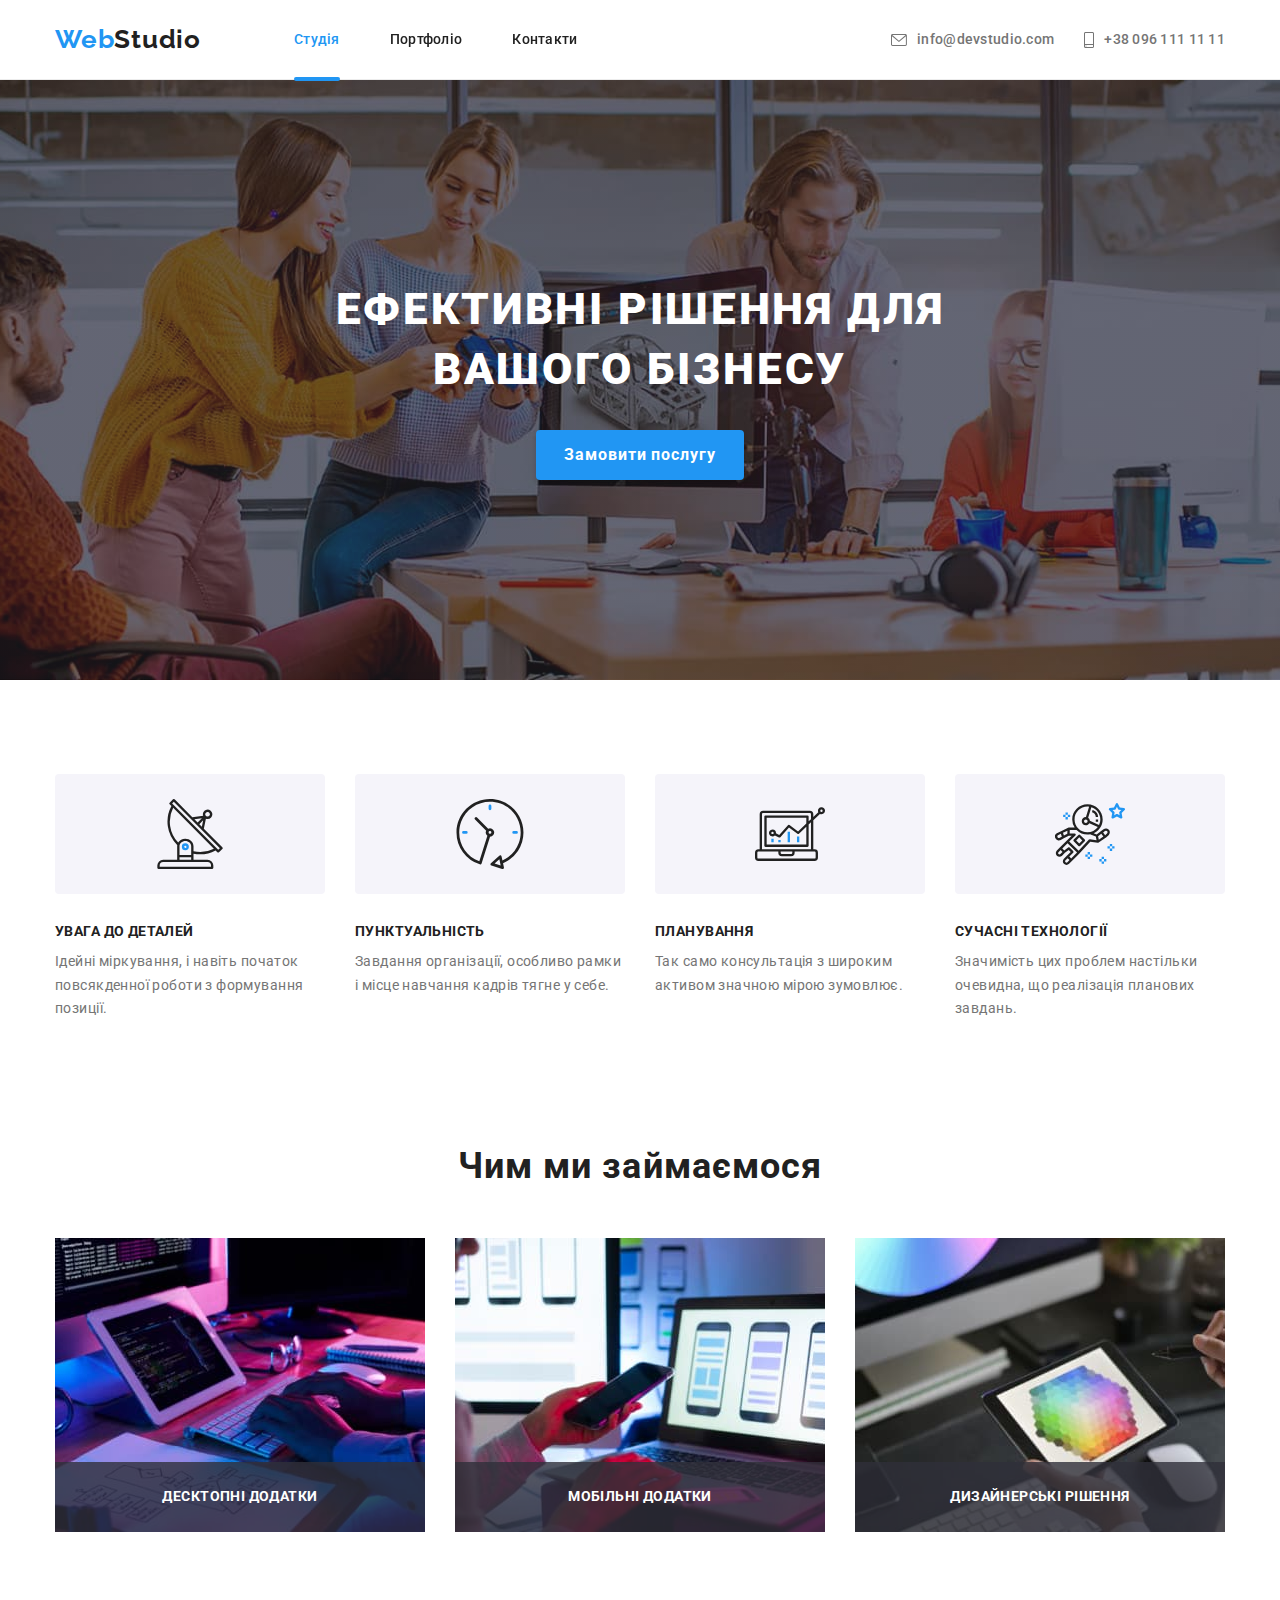
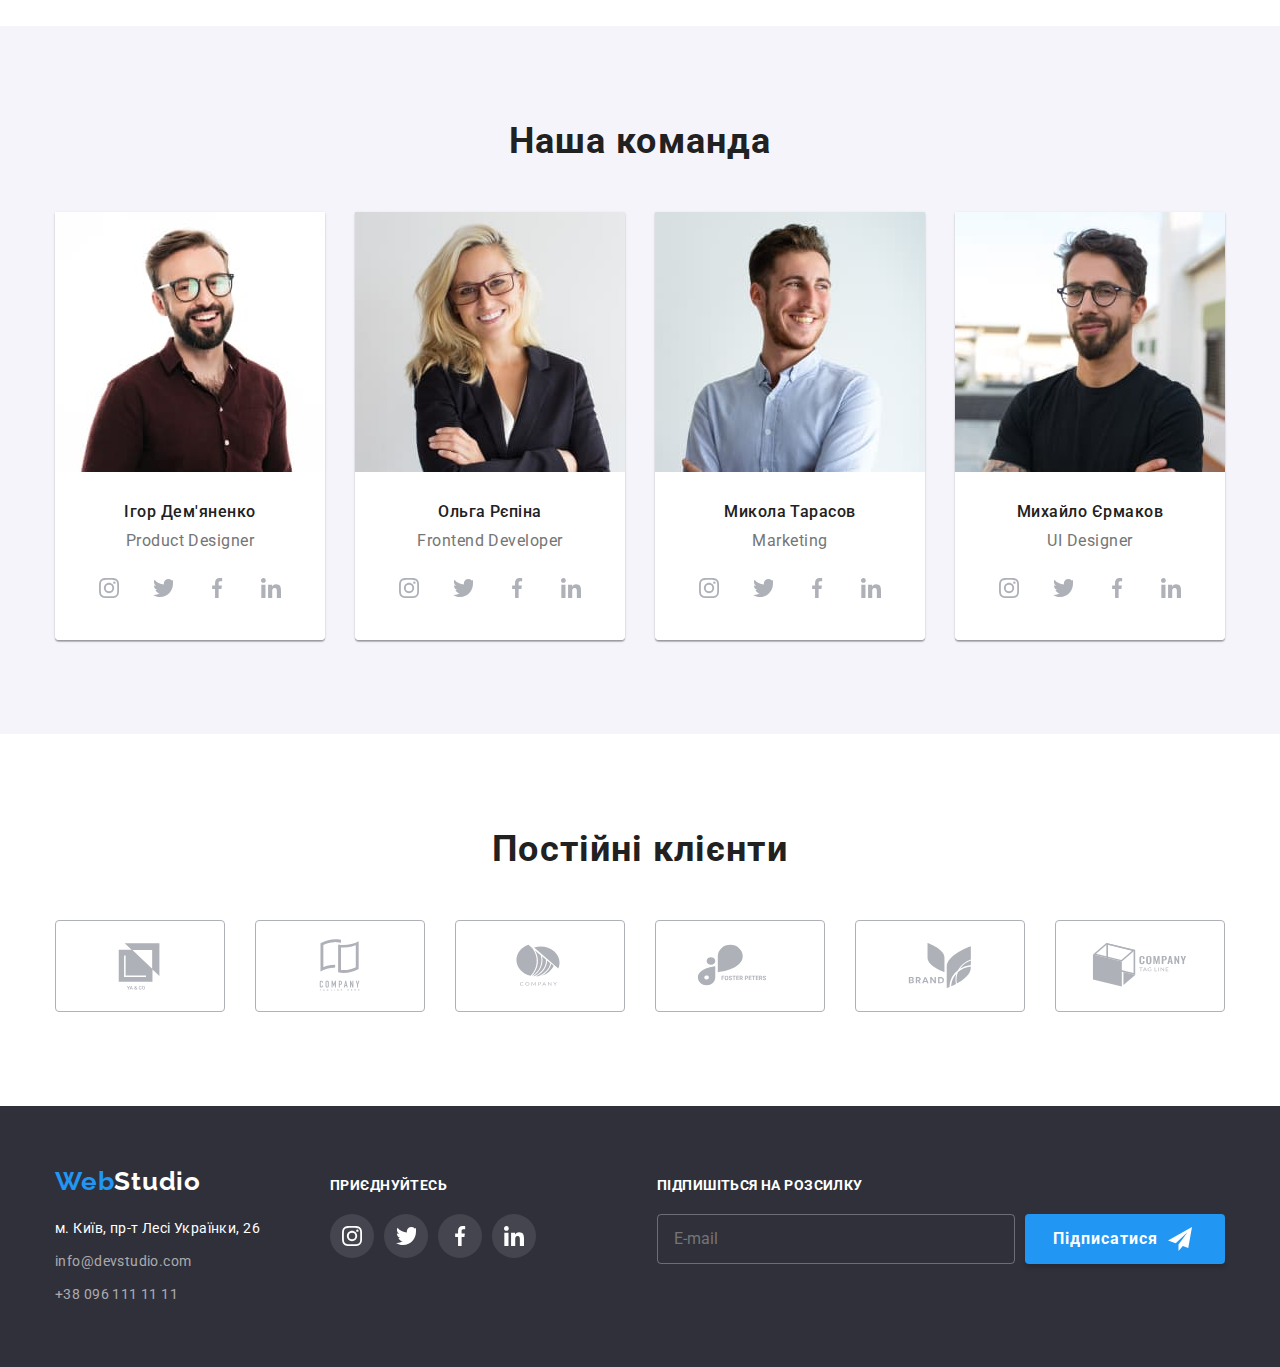
==== commit 0c6282a2: "Change lang" ====
--- a/index.html
+++ b/index.html
@@ -1,498 +1,782 @@
 <!DOCTYPE html>
-<html lang="ru">
-<head>
-    <meta charset="UTF-8">
-    <meta http-equiv="X-UA-Compatible" content="IE=edge">
-    <meta name="viewport" content="width=device-width, initial-scale=1.0">
-    <title>Студия</title>
-    <link href="https://fonts.googleapis.com/css2?family=Oleo+Script&family=Raleway:wght@700&family=Roboto:wght@400;500;700;900&display=swap"
-        rel="stylesheet">
-    <link rel="stylesheet" href="https://cdnjs.cloudflare.com/ajax/libs/modern-normalize/1.1.0/modern-normalize.min.css">
-    <link rel="stylesheet" href="./css/styles.css">
-    <link rel="stylesheet" href="./css/main.min.css">
-</head>
-
-<body>
+<html lang="uk">
+  <head>
+    <meta charset="UTF-8" />
+    <meta http-equiv="X-UA-Compatible" content="IE=edge" />
+    <meta name="viewport" content="width=device-width, initial-scale=1.0" />
+    <title>Студія</title>
+    <link
+      href="https://fonts.googleapis.com/css2?family=Oleo+Script&family=Raleway:wght@700&family=Roboto:wght@400;500;700;900&display=swap"
+      rel="stylesheet"
+    />
+    <link
+      rel="stylesheet"
+      href="https://cdnjs.cloudflare.com/ajax/libs/modern-normalize/1.1.0/modern-normalize.min.css"
+    />
+    <link rel="stylesheet" href="./css/main.min.css" />
+  </head>
+
+  <body>
     <header class="header">
+      <div class="container">
+        <a href="" class="logo header__logo link">
+          Web<span class="logo__accent">Studio</span>
+        </a>
+        <button type="button" class="menu-open-btn menu-button">
+          <svg class="menu-open-icon" width="40" height="40">
+            <use href="./images/symbol-defs.svg#icon-open-menu"></use>
+          </svg>
+        </button>
+        <nav class="header-nav">
+          <ul class="menu-list list">
+            <li class="menu-list__item">
+              <a href="./index.html" class="menu-list__link link current"
+                >Студія</a
+              >
+            </li>
+            <li class="menu-list__item">
+              <a href="./portfolio.html" class="menu-list__link link"
+                >Портфоліо</a
+              >
+            </li>
+            <li class="menu-list__item">
+              <a href="#contacts" class="menu-list__link link">Контакти</a>
+            </li>
+          </ul>
+        </nav>
+        <div class="header-connect">
+          <ul class="connect-list list">
+            <li class="connect-list__item">
+              <a
+                href="mailto:info@devstudio.com"
+                class="connect-list__link link"
+              >
+                <svg class="connect-list__icon" width="16" height="12">
+                  <use
+                    href="./images/symbol-defs.svg#icon-envelope-hover"
+                  ></use></svg
+                >info@devstudio.com
+              </a>
+            </li>
+            <li class="connect-list__item">
+              <a href="tel:+380961111111" class="connect-list__link link">
+                <svg class="connect-list__icon" width="10" height="16">
+                  <use
+                    href="./images/symbol-defs.svg#icon-smartphone"
+                  ></use></svg
+                >+38 096 111 11 11</a
+              >
+            </li>
+          </ul>
+        </div>
+      </div>
+      <div class="mob-menu is-hidden">
         <div class="container">
-            <a href="/" class="logo header__logo link">
-                Web<span class="logo__accent">Studio</span>
-            </a>
-            <button type="button" class="menu-open-btn menu-button">
-                <svg class="menu-open-icon" width="40" height="40">
-                    <use href="./images/symbol-defs.svg#icon-open-menu"></use>
-                </svg>
-            </button>
-            <nav class="header-nav">
-                <ul class="menu-list list">
-                    <li class="menu-list__item"><a href="./index.html" class="menu-list__link link current">Студия</a></li>
-                    <li class="menu-list__item"><a href="./portfolio.html" class="menu-list__link link">Портфолио</a></li>
-                    <li class="menu-list__item"><a href="" class="menu-list__link link">Контакты</a></li>
+          <button type="button" class="menu-close-btn menu-button">
+            <svg class="menu-close-icon" width="40" height="40">
+              <use href="./images/symbol-defs.svg#icon-close-menu"></use>
+            </svg>
+          </button>
+          <ul class="mob-menu-list list">
+            <li class="mob-menu-item">
+              <a href="./index.html" class="mob-menu-link link current"
+                >Студія</a
+              >
+            </li>
+            <li class="mob-menu-item">
+              <a href="./portfolio.html" class="mob-menu-link link"
+                >Портфоліо</a
+              >
+            </li>
+            <li class="mob-menu-item">
+              <a href="#contacts" class="mob-menu-link link">Контакти</a>
+            </li>
+          </ul>
+          <ul class="mob-connect-list list">
+            <li class="mob-connect-item">
+              <a
+                href="tel:+380961111111"
+                class="mob-connect-link mob-connect-tel link"
+              >
+                +38 096 111 11 11</a
+              >
+            </li>
+            <li class="mob-connect-item">
+              <a
+                href="mailto:info@devstudio.com"
+                class="mob-connect-link mob-connect-mail link"
+              >
+                info@devstudio.com
+              </a>
+            </li>
+          </ul>
+          <div class="mob-soc">
+            <ul class="mob-soc-list list">
+              <li class="mob-soc-item">
+                <a href="" class="mob-soc-link link">Instagram</a>
+              </li>
+              <li class="mob-soc-item">
+                <a href="" class="mob-soc-link link">Twitter</a>
+              </li>
+              <li class="mob-soc-item">
+                <a href="" class="mob-soc-link link">Facebook</a>
+              </li>
+              <li class="mob-soc-item">
+                <a href="" class="mob-soc-link link">LinkedIn</a>
+              </li>
+            </ul>
+          </div>
+        </div>
+      </div>
+    </header>
+
+    <main>
+      <section class="hero section">
+        <div class="container">
+          <h1 class="hero-title">Ефективні рішення для вашого бізнесу</h1>
+          <button type="button" class="hero-button main-button" data-modal-open>
+            Замовити послугу
+          </button>
+        </div>
+      </section>
+
+      <section class="features section">
+        <h2 class="visually-hidden">Особенности</h2>
+        <div class="container">
+          <ul class="features-list list">
+            <li class="features-item">
+              <div class="features-box">
+                <svg class="features-icon">
+                  <use href="./images/symbol-defs.svg#icon-antenna-1"></use>
+                </svg>
+              </div>
+              <h3 class="features-title">УВАГА ДО ДЕТАЛЕЙ</h3>
+              <p class="features-text">
+                Ідейні міркування, і навіть початок повсякденної роботи з
+                формування позиції.
+              </p>
+            </li>
+            <li class="features-item">
+              <div class="features-box">
+                <svg class="features-icon">
+                  <use href="./images/symbol-defs.svg#icon-clock-1"></use>
+                </svg>
+              </div>
+              <h3 class="features-title">ПУНКТУАЛЬНІСТЬ</h3>
+              <p class="features-text">
+                Завдання організації, особливо рамки і місце навчання кадрів
+                тягне у себе.
+              </p>
+            </li>
+            <li class="features-item">
+              <div class="features-box">
+                <svg class="features-icon">
+                  <use href="./images/symbol-defs.svg#icon-diagram-1"></use>
+                </svg>
+              </div>
+              <h3 class="features-title">ПЛАНУВАННЯ</h3>
+              <p class="features-text">
+                Так само консультація з широким активом значною мірою зумовлює.
+              </p>
+            </li>
+            <li class="features-item">
+              <div class="features-box">
+                <svg class="features-icon">
+                  <use href="./images/symbol-defs.svg#icon-astronaut-1"></use>
+                </svg>
+              </div>
+              <h3 class="features-title">СУЧАСНІ ТЕХНОЛОГІЇ</h3>
+              <p class="features-text">
+                Значимість цих проблем настільки очевидна, що реалізація
+                планових завдань.
+              </p>
+            </li>
+          </ul>
+        </div>
+      </section>
+
+      <section class="about section">
+        <div class="container">
+          <h2 class="about-top-title top-title">Чим ми займаємося</h2>
+          <ul class="about-list list">
+            <li class="about-item">
+              <picture>
+                <source
+                  srcset="
+                    ./images/about/about-img-1.jpg    1x,
+                    ./images/about/about-img-1@2x.jpg 2x
+                  "
+                  media="(min-width:1200px)"
+                />
+                <img
+                  src="./images/about/about-img-1.jpg"
+                  alt="Десктопні додатки"
+                  width="370"
+                  height="294"
+                  loading="lazy"
+                />
+              </picture>
+              <h3 class="about-title">Десктопні додатки</h3>
+            </li>
+            <li class="about-item">
+              <picture>
+                <source
+                  srcset="
+                    ./images/about/about-img-2.jpg    1x,
+                    ./images/about/about-img-2@2x.jpg 2x
+                  "
+                  media="(min-width:1200px)"
+                />
+                <img
+                  src="./images/about/about-img-2.jpg"
+                  alt="Мобільні додатки"
+                  width="370"
+                  height="294"
+                  loading="lazy"
+                />
+              </picture>
+              <h3 class="about-title">Мобільні додатки</h3>
+            </li>
+            <li class="about-item">
+              <picture>
+                <source
+                  srcset="
+                    ./images/about/about-img-3.jpg    1x,
+                    ./images/about/about-img-3@2x.jpg 2x
+                  "
+                  media="(min-width:1200px)"
+                />
+                <img
+                  src="./images/about/about-img-3.jpg"
+                  alt="Дизайнерські рішення"
+                  width="370"
+                  height="294"
+                  loading="lazy"
+                />
+              </picture>
+              <h3 class="about-title">Дизайнерські рішення</h3>
+            </li>
+          </ul>
+        </div>
+      </section>
+
+      <section class="team section">
+        <div class="container">
+          <h2 class="team__top-title top-title">Наша команда</h2>
+          <ul class="team-list list">
+            <li class="team-list__item">
+              <picture>
+                <source
+                  srcset="
+                    ./images/team/pers-1.jpg    1x,
+                    ./images/team/pers-1-2x.jpg 2x
+                  "
+                  media="(min-width:1200px)"
+                />
+                <source
+                  srcset="
+                    ./images/team/pers-1-tab.jpg    1x,
+                    ./images/team/pers-1-tab-2x.jpg 2x
+                  "
+                  media="(min-width:768px)"
+                />
+                <source
+                  srcset="
+                    ./images/team/pers-1-mob.jpg    1x,
+                    ./images/team/pers-1-mob-2x.jpg 2x
+                  "
+                  media="(min-width:480px)"
+                />
+                <img
+                  src="./images/team/pers-1-mob.jpg"
+                  alt="Ігор Дем'яненко"
+                  class="team-img"
+                  loading="lazy"
+                />
+              </picture>
+
+              <div class="team-info">
+                <h3 class="team-info__title">Ігор Дем'яненко</h3>
+                <p class="team-info__text">Product Designer</p>
+                <ul class="team-soc-list list">
+                  <li class="team-soc-list__item">
+                    <a href="" class="team-soc-list__link link">
+                      <svg class="team-soc-list__icon" width="20" height="20">
+                        <use
+                          href="./images/symbol-defs.svg#icon-instagram-2"
+                        ></use>
+                      </svg>
+                    </a>
+                  </li>
+                  <li class="team-soc-list__item">
+                    <a href="" class="team-soc-list__link link">
+                      <svg class="team-soc-list__icon" width="20" height="20">
+                        <use href="./images/symbol-defs.svg#icon-twitter"></use>
+                      </svg>
+                    </a>
+                  </li>
+                  <li class="team-soc-list__item">
+                    <a href="" class="team-soc-list__link link">
+                      <svg class="team-soc-list__icon" width="20" height="20">
+                        <use
+                          href="./images/symbol-defs.svg#icon-facebook-1"
+                        ></use>
+                      </svg>
+                    </a>
+                  </li>
+                  <li class="team-soc-list__item">
+                    <a href="" class="team-soc-list__link link">
+                      <svg class="team-soc-list__icon" width="20" height="20">
+                        <use
+                          href="./images/symbol-defs.svg#icon-linkedin-1 "
+                        ></use>
+                      </svg>
+                    </a>
+                  </li>
                 </ul>
-            </nav>
-            <div class="header-connect">
-                <ul class="connect-list list">
-                    <li class="connect-list__item">
-                        <a href="mailto:info@devstudio.com" class="connect-list__link link">
-                            <svg class="connect-list__icon" width="16" height="12">
-                                <use href="./images/symbol-defs.svg#icon-envelope-hover"></use>
-                            </svg>info@devstudio.com
-                        </a>
-                    </li>
-                    <li class="connect-list__item">
-                        <a href="tel:+380961111111" class="connect-list__link link">
-                            <svg class="connect-list__icon" width="10" height="16">
-                                <use href="./images/symbol-defs.svg#icon-smartphone"></use>
-                            </svg>+38 096 111 11 11</a>
-                    </li>
+              </div>
+            </li>
+            <li class="team-list__item">
+              <picture>
+                <source
+                  srcset="
+                    ./images/team/pers-2.jpg    1x,
+                    ./images/team/pers-2-2x.jpg 2x
+                  "
+                  media="(min-width:1200px)"
+                />
+                <source
+                  srcset="
+                    ./images/team/pers-2-tab.jpg    1x,
+                    ./images/team/pers-2-tab-2x.jpg 2x
+                  "
+                  media="(min-width:768px)"
+                />
+                <source
+                  srcset="
+                    ./images/team/pers-2-mob.jpg    1x,
+                    ./images/team/pers-2-mob-2x.jpg 2x
+                  "
+                  media="(min-width:480px)"
+                />
+                <img
+                  src="./images/team/pers-2-mob.jpg"
+                  alt="Ольга Рєпіна"
+                  class="team-img"
+                  loading="lazy"
+                />
+              </picture>
+
+              <div class="team-info">
+                <h3 class="team-info__title">Ольга Рєпіна</h3>
+                <p class="team-info__text">Frontend Developer</p>
+                <ul class="team-soc-list list">
+                  <li class="team-soc-list__item">
+                    <a href="" class="team-soc-list__link link">
+                      <svg class="team-soc-list__icon" width="20" height="20">
+                        <use
+                          href="./images/symbol-defs.svg#icon-instagram-2"
+                        ></use>
+                      </svg>
+                    </a>
+                  </li>
+                  <li class="team-soc-list__item">
+                    <a href="" class="team-soc-list__link link">
+                      <svg class="team-soc-list__icon" width="20" height="20">
+                        <use href="./images/symbol-defs.svg#icon-twitter"></use>
+                      </svg>
+                    </a>
+                  </li>
+                  <li class="team-soc-list__item">
+                    <a href="" class="team-soc-list__link link">
+                      <svg class="team-soc-list__icon" width="20" height="20">
+                        <use
+                          href="./images/symbol-defs.svg#icon-facebook-1"
+                        ></use>
+                      </svg>
+                    </a>
+                  </li>
+                  <li class="team-soc-list__item">
+                    <a href="" class="team-soc-list__link link">
+                      <svg class="team-soc-list__icon" width="20" height="20">
+                        <use
+                          href="./images/symbol-defs.svg#icon-linkedin-1 "
+                        ></use>
+                      </svg>
+                    </a>
+                  </li>
                 </ul>
-            </div>
-        </div>
-        <div class="mob-menu is-hidden">
-            <div class="container">
-                <button type="button" class="menu-close-btn menu-button">
-                    <svg class="menu-close-icon" width="40" height="40">
-                        <use href="./images/symbol-defs.svg#icon-close-menu"></use>
-                    </svg>
-                </button>
-                <ul class="mob-menu-list list">
-                    <li class="mob-menu-item"><a href="./index.html" class="mob-menu-link link current">Студия</a></li>
-                    <li class="mob-menu-item"><a href="./portfolio.html" class="mob-menu-link link ">Портфолио</a></li>
-                    <li class="mob-menu-item"><a href="" class="mob-menu-link link">Контакты</a></li>
+              </div>
+            </li>
+            <li class="team-list__item">
+              <picture>
+                <source
+                  srcset="
+                    ./images/team/pers-3.jpg    1x,
+                    ./images/team/pers-3-2x.jpg 2x
+                  "
+                  media="(min-width:1200px)"
+                />
+                <source
+                  srcset="
+                    ./images/team/pers-3-tab.jpg    1x,
+                    ./images/team/pers-3-tab-2x.jpg 2x
+                  "
+                  media="(min-width:768px)"
+                />
+                <source
+                  srcset="
+                    ./images/team/pers-3-mob.jpg    1x,
+                    ./images/team/pers-3-mob-2x.jpg 2x
+                  "
+                  media="(min-width:480px)"
+                />
+                <img
+                  src="./images/team/pers-3-mob.jpg"
+                  alt="Микола Тарасов"
+                  class="team-img"
+                  loading="lazy"
+                />
+              </picture>
+
+              <div class="team-info">
+                <h3 class="team-info__title">Микола Тарасов</h3>
+                <p class="team-info__text">Marketing</p>
+                <ul class="team-soc-list list">
+                  <li class="team-soc-list__item">
+                    <a href="" class="team-soc-list__link link">
+                      <svg class="team-soc-list__icon" width="20" height="20">
+                        <use
+                          href="./images/symbol-defs.svg#icon-instagram-2"
+                        ></use>
+                      </svg>
+                    </a>
+                  </li>
+                  <li class="team-soc-list__item">
+                    <a href="" class="team-soc-list__link link">
+                      <svg class="team-soc-list__icon" width="20" height="20">
+                        <use href="./images/symbol-defs.svg#icon-twitter"></use>
+                      </svg>
+                    </a>
+                  </li>
+                  <li class="team-soc-list__item">
+                    <a href="" class="team-soc-list__link link">
+                      <svg class="team-soc-list__icon" width="20" height="20">
+                        <use
+                          href="./images/symbol-defs.svg#icon-facebook-1"
+                        ></use>
+                      </svg>
+                    </a>
+                  </li>
+                  <li class="team-soc-list__item">
+                    <a href="" class="team-soc-list__link link">
+                      <svg class="team-soc-list__icon" width="20" height="20">
+                        <use
+                          href="./images/symbol-defs.svg#icon-linkedin-1 "
+                        ></use>
+                      </svg>
+                    </a>
+                  </li>
                 </ul>
-                <ul class="mob-connect-list list">
-                    <li class="mob-connect-item">
-                        <a href="tel:+380961111111" class="mob-connect-link mob-connect-tel link">
-                            +38 096 111 11 11</a>
-                    </li>
-                    <li class="mob-connect-item">
-                        <a href="mailto:info@devstudio.com" class="mob-connect-link mob-connect-mail link">
-                            info@devstudio.com
-                        </a>
-                    </li>
+              </div>
+            </li>
+            <li class="team-list__item">
+              <picture>
+                <source
+                  srcset="
+                    ./images/team/pers-4.jpg    1x,
+                    ./images/team/pers-4-2x.jpg 2x
+                  "
+                  media="(min-width:1200px)"
+                />
+                <source
+                  srcset="
+                    ./images/team/pers-4-tab.jpg    1x,
+                    ./images/team/pers-4-tab-2x.jpg 2x
+                  "
+                  media="(min-width:768px)"
+                />
+                <source
+                  srcset="
+                    ./images/team/pers-4-mob.jpg    1x,
+                    ./images/team/pers-4-mob-2x.jpg 2x
+                  "
+                  media="(min-width:480px)"
+                />
+                <img
+                  src="./images/team/pers-4-mob.jpg"
+                  alt="Михайло Єрмаков"
+                  class="team-img"
+                  loading="lazy"
+                />
+              </picture>
+
+              <div class="team-info">
+                <h3 class="team-info__title">Михайло Єрмаков</h3>
+                <p class="team-info__text">UI Designer</p>
+                <ul class="team-soc-list list">
+                  <li class="team-soc-list__item">
+                    <a href="" class="team-soc-list__link link">
+                      <svg class="team-soc-list__icon" width="20" height="20">
+                        <use
+                          href="./images/symbol-defs.svg#icon-instagram-2"
+                        ></use>
+                      </svg>
+                    </a>
+                  </li>
+                  <li class="team-soc-list__item">
+                    <a href="" class="team-soc-list__link link">
+                      <svg class="team-soc-list__icon" width="20" height="20">
+                        <use href="./images/symbol-defs.svg#icon-twitter"></use>
+                      </svg>
+                    </a>
+                  </li>
+                  <li class="team-soc-list__item">
+                    <a href="" class="team-soc-list__link link">
+                      <svg class="team-soc-list__icon" width="20" height="20">
+                        <use
+                          href="./images/symbol-defs.svg#icon-facebook-1"
+                        ></use>
+                      </svg>
+                    </a>
+                  </li>
+                  <li class="team-soc-list__item">
+                    <a href="" class="team-soc-list__link link">
+                      <svg class="team-soc-list__icon" width="20" height="20">
+                        <use
+                          href="./images/symbol-defs.svg#icon-linkedin-1 "
+                        ></use>
+                      </svg>
+                    </a>
+                  </li>
                 </ul>
-                <div class="mob-soc">
-                    <ul class="mob-soc-list list">
-                        <li class="mob-soc-item"><a href="" class="mob-soc-link link">Instagram</a></li>
-                        <li class="mob-soc-item"><a href="" class="mob-soc-link link">Twitter</a></li>
-                        <li class="mob-soc-item"><a href="" class="mob-soc-link link">Facebook</a></li>
-                        <li class="mob-soc-item"><a href="" class="mob-soc-link link">LinkedIn</a></li>
-                    </ul>
-                </div>
-            </div>
-        </div>
-    </header>
-      
-    <main>
-        <section class="hero section">
-            <div class="container">
-                <h1 class="hero-title">Эффективные решения для вашего бизнеса</h1>
-                <button type="button" class="hero-button main-button" data-modal-open>Заказать услугу</button>
-            </div>
-        </section>
-
-        <section class="features section">
-            <h2 class="visually-hidden">Особенности</h2>
-            <div class="container">
-                <ul class="features-list list">
-                    <li class="features-item">
-                        <div class="features-box">
-                            <svg class="features-icon">
-                                <use href="./images/symbol-defs.svg#icon-antenna-1"></use>
-                            </svg>
-                        </div>
-                        <h3 class="features-title">Внимание к деталям</h3>
-                        <p class="features-text">Идейные соображения, а также начало повседневной работы по формированию позиции.</p>
-                    </li>
-                    <li class="features-item">
-                        <div class="features-box">
-                            <svg class="features-icon">
-                                <use href="./images/symbol-defs.svg#icon-clock-1"></use>
-                            </svg>
-                        </div>
-                        <h3 class="features-title">Пунктуальность</h3>
-                        <p class="features-text">Задача организации, в особенности же рамки и место обучения кадров влечет за собой.</p>
-                    </li>
-                    <li class="features-item">
-                        <div class="features-box">
-                            <svg class="features-icon">
-                                <use href="./images/symbol-defs.svg#icon-diagram-1"></use>
-                            </svg>
-                        </div>
-                        <h3 class="features-title">Планирование</h3>
-                        <p class="features-text">Равным образом консультация с широким активом в значительной степени обуславливает.</p>
-                    </li>
-                    <li class="features-item">
-                        <div class="features-box">
-                            <svg class="features-icon">
-                                <use href="./images/symbol-defs.svg#icon-astronaut-1"></use>
-                            </svg>
-                        </div>
-                        <h3 class="features-title">Современные технологии</h3>
-                        <p class="features-text">Значимость этих проблем настолько очевидна, что реализация плановых заданий.</p>
-                    </li>
-                </ul>
-            </div>
-        </section>
-
-        <section class="about section">
-            <div class="container">
-                <h2 class="about-top-title top-title">Чем мы занимаемся</h2>
-                <ul class="about-list list">
-                    <li class="about-item">
-                        <a href="" class="about-link">
-                            <img src="./images/about-img-1.jpg" alt="Десктопные приложения" width="370" height="294">
-                        </a>
-                        <h3 class="about-title">Десктопные приложения</h3>
-                    </li>
-                    <li class="about-item">
-                        <a href="" class="works-link">
-                            <img src="./images/about-img-2.jpg" alt="Мобильные приложения" width="370" height="294">
-                        </a>
-                        <h3 class="about-title">Мобильные приложения</h3>
-                    </li>
-                    <li class="about-item">
-                        <a href="" class="works-link">
-                            <img src="./images/about-img-3.jpg" alt="Дизайнерские решения" width="370" height="294">
-                        </a>
-                        <h3 class="about-title">Дизайнерские решения</h3>
-                    </li>
-                </ul>
-            </div>
-        </section>
-
-        <section class="team section">
-            <div class="container">
-                <h2 class="team__top-title top-title">Наша команда</h2>
-                <ul class="team-list list">
-                    <li class="team-list__item">
-                        <picture>
-                            <source 
-                                srcset="
-                                ./images/pers-1.jpg 1x, 
-                                ./images/pers-1-2x.jpg 2x" media="(min-width:1200px)">
-                            <source srcset="
-                                ./images/pers-1-tab.jpg 1x, 
-                                ./images/pers-1-tab-2x.jpg 2x" media="(min-width:768px)">
-                            <source srcset="
-                                ./images/pers-1-mob.jpg 1x, 
-                                ./images/pers-1-mob-2x.jpg 2x" media="(min-width:480px)">
-                            <img src="./images/pers-1-mob.jpg" alt="Игорь Демьяненко" class="team-img">
-                        </picture>
-                        
-                        <div class="team-info">
-                            <h3 class="team-info__title">Игорь Демьяненко</h3>
-                            <p class="team-info__text">Product Designer</p>
-                            <ul class="team-soc-list list">
-                                <li class="team-soc-list__item"><a href="" class="team-soc-list__link link">
-                                    <svg class="team-soc-list__icon" width="20" height="20">
-                                        <use href="./images/symbol-defs.svg#icon-instagram-2"></use>
-                                    </svg>
-                                </a></li>
-                                <li class="team-soc-list__item"><a href="" class="team-soc-list__link link">
-                                    <svg class="team-soc-list__icon" width="20" height="20">
-                                        <use href="./images/symbol-defs.svg#icon-twitter"></use>
-                                    </svg>
-                                </a></li>
-                                <li class="team-soc-list__item"><a href="" class="team-soc-list__link link">
-                                    <svg class="team-soc-list__icon" width="20" height="20">
-                                        <use href="./images/symbol-defs.svg#icon-facebook-1"></use>
-                                    </svg>
-                                </a></li>
-                                <li class="team-soc-list__item"><a href="" class="team-soc-list__link link">
-                                    <svg class="team-soc-list__icon" width="20" height="20">
-                                        <use href="./images/symbol-defs.svg#icon-linkedin-1 "></use>
-                                    </svg>
-                                </a></li>
-                            </ul>
-                        </div>
-                    </li>
-                    <li class="team-list__item">
-                        <picture>
-                            <source srcset="
-                                ./images/pers-2.jpg 1x, 
-                                ./images/pers-2-2x.jpg 2x" media="(min-width:1200px)">
-                            <source srcset="
-                                ./images/pers-2-tab.jpg 1x, 
-                                ./images/pers-2-tab-2x.jpg 2x" media="(min-width:768px)">
-                            <source srcset="
-                                ./images/pers-2-mob.jpg 1x, 
-                                ./images/pers-2-mob-2x.jpg 2x" media="(min-width:480px)">
-                            <img src="./images/pers-2-mob.jpg" alt="Ольга Репина" class="team-img">
-                        </picture>
-                        
-                        <div class="team-info">
-                            <h3 class="team-info__title">Ольга Репина</h3>
-                            <p class="team-info__text">Frontend Developer</p>
-                            <ul class="team-soc-list list">
-                                <li class="team-soc-list__item"><a href="" class="team-soc-list__link link">
-                                        <svg class="team-soc-list__icon" width="20" height="20">
-                                            <use href="./images/symbol-defs.svg#icon-instagram-2"></use>
-                                        </svg>
-                                    </a></li>
-                                <li class="team-soc-list__item"><a href="" class="team-soc-list__link link">
-                                        <svg class="team-soc-list__icon" width="20" height="20">
-                                            <use href="./images/symbol-defs.svg#icon-twitter"></use>
-                                        </svg>
-                                    </a></li>
-                                <li class="team-soc-list__item"><a href="" class="team-soc-list__link link">
-                                        <svg class="team-soc-list__icon" width="20" height="20">
-                                            <use href="./images/symbol-defs.svg#icon-facebook-1"></use>
-                                        </svg>
-                                    </a></li>
-                                <li class="team-soc-list__item"><a href="" class="team-soc-list__link link">
-                                        <svg class="team-soc-list__icon" width="20" height="20">
-                                            <use href="./images/symbol-defs.svg#icon-linkedin-1 "></use>
-                                        </svg>
-                                    </a>
-                                </li>
-                            </ul>
-                        </div>
-                    </li>
-                    <li class="team-list__item">
-                        <picture>
-                            <source srcset="
-                                ./images/pers-3.jpg 1x, 
-                                ./images/pers-3-2x.jpg 2x" media="(min-width:1200px)">
-                            <source srcset="
-                                ./images/pers-3-tab.jpg 1x, 
-                                ./images/pers-3-tab-2x.jpg 2x" media="(min-width:768px)">
-                            <source srcset="
-                                ./images/pers-3-mob.jpg 1x, 
-                                ./images/pers-3-mob-2x.jpg 2x" media="(min-width:480px)">
-                            <img src="./images/pers-3-mob.jpg" alt="Николай Тарасов" class="team-img">
-                        </picture>
-                        
-                        <div class="team-info">
-                            <h3 class="team-info__title">Николай Тарасов</h3>
-                            <p class="team-info__text">Marketing</p>
-                            <ul class="team-soc-list list">
-                                <li class="team-soc-list__item"><a href="" class="team-soc-list__link link">
-                                        <svg class="team-soc-list__icon" width="20" height="20">
-                                            <use href="./images/symbol-defs.svg#icon-instagram-2"></use>
-                                        </svg>
-                                    </a></li>
-                                <li class="team-soc-list__item"><a href="" class="team-soc-list__link link">
-                                        <svg class="team-soc-list__icon" width="20" height="20">
-                                            <use href="./images/symbol-defs.svg#icon-twitter"></use>
-                                        </svg>
-                                    </a></li>
-                                <li class="team-soc-list__item"><a href="" class="team-soc-list__link link">
-                                        <svg class="team-soc-list__icon" width="20" height="20">
-                                            <use href="./images/symbol-defs.svg#icon-facebook-1"></use>
-                                        </svg>
-                                    </a></li>
-                                <li class="team-soc-list__item"><a href="" class="team-soc-list__link link">
-                                        <svg class="team-soc-list__icon" width="20" height="20">
-                                            <use href="./images/symbol-defs.svg#icon-linkedin-1 "></use>
-                                        </svg>
-                                    </a>
-                                </li>
-                            </ul>
-                        </div>
-                    </li>
-                    <li class="team-list__item">
-                        <picture>
-                            <source srcset="
-                                ./images/pers-4.jpg 1x, 
-                                ./images/pers-4-2x.jpg 2x" media="(min-width:1200px)">
-                            <source srcset="
-                                ./images/pers-4-tab.jpg 1x, 
-                                ./images/pers-4-tab-2x.jpg 2x" media="(min-width:768px)">
-                            <source srcset="
-                                ./images/pers-4-mob.jpg 1x, 
-                                ./images/pers-4-mob-2x.jpg 2x" media="(min-width:480px)">
-                            <img src="./images/pers-4-mob.jpg" alt="Михаил Ермаков" class="team-img">
-                        </picture>
-                        
-                        <div class="team-info">
-                            <h3 class="team-info__title">Михаил Ермаков</h3>
-                            <p class="team-info__text">UI Designer</p>
-                            <ul class="team-soc-list list">
-                                <li class="team-soc-list__item"><a href="" class="team-soc-list__link link">
-                                        <svg class="team-soc-list__icon" width="20" height="20">
-                                            <use href="./images/symbol-defs.svg#icon-instagram-2"></use>
-                                        </svg>
-                                    </a></li>
-                                <li class="team-soc-list__item"><a href="" class="team-soc-list__link link">
-                                        <svg class="team-soc-list__icon" width="20" height="20">
-                                            <use href="./images/symbol-defs.svg#icon-twitter"></use>
-                                        </svg>
-                                    </a></li>
-                                <li class="team-soc-list__item"><a href="" class="team-soc-list__link link">
-                                        <svg class="team-soc-list__icon" width="20" height="20">
-                                            <use href="./images/symbol-defs.svg#icon-facebook-1"></use>
-                                        </svg>
-                                    </a></li>
-                                <li class="team-soc-list__item"><a href="" class="team-soc-list__link link">
-                                        <svg class="team-soc-list__icon" width="20" height="20">
-                                            <use href="./images/symbol-defs.svg#icon-linkedin-1 "></use>
-                                        </svg>
-                                    </a></li>
-                            </ul>
-                        </div>
-                    </li>
-                </ul>
-            </div>
-        </section>
-
-        <section class="clients section">
-            <div class="container">
-                <h2 class="clients-top-title top-title">Постоянные клиенты</h2>
-                <ul class="clients-list list">
-                    <li class="clients-item"><a href="" class="clients-link">
-                        <svg class="clients-icon">
-                            <use href="./images/symbol-defs.svg#icon-Logo"></use>
-                        </svg>
-                    </a></li>
-                    <li class="clients-item"><a href="" class="clients-link">
-                        <svg class="clients-icon">
-                            <use href="./images/symbol-defs.svg#icon-Logo-1"></use>
-                        </svg>
-                    </a></li>
-                    <li class="clients-item"><a href="" class="clients-link">
-                        <svg class="clients-icon">
-                            <use href="./images/symbol-defs.svg#icon-Logo-2"></use>
-                        </svg>
-                    </a></li>
-                    <li class="clients-item"><a href="" class="clients-link">
-                        <svg class="clients-icon">
-                            <use href="./images/symbol-defs.svg#icon-Logo-3"></use>
-                        </svg>
-                    </a></li>
-                    <li class="clients-item"><a href="" class="clients-link">
-                        <svg class="clients-icon">
-                            <use href="./images/symbol-defs.svg#icon-Logo-4"></use>
-                        </svg>
-                    </a></li>
-                    <li class="clients-item"><a href="" class="clients-link">
-                        <svg class="clients-icon">
-                            <use href="./images/symbol-defs.svg#icon-Logo-5"></use>
-                        </svg>
-                    </a></li>
-                </ul>
-            </div>
-        </section>
-
+              </div>
+            </li>
+          </ul>
+        </div>
+      </section>
+
+      <section class="clients section">
+        <div class="container">
+          <h2 class="clients-top-title top-title">Постійні клієнти</h2>
+          <ul class="clients-list list">
+            <li class="clients-item">
+              <a href="" class="clients-link">
+                <svg class="clients-icon">
+                  <use href="./images/symbol-defs.svg#icon-Logo"></use>
+                </svg>
+              </a>
+            </li>
+            <li class="clients-item">
+              <a href="" class="clients-link">
+                <svg class="clients-icon">
+                  <use href="./images/symbol-defs.svg#icon-Logo-1"></use>
+                </svg>
+              </a>
+            </li>
+            <li class="clients-item">
+              <a href="" class="clients-link">
+                <svg class="clients-icon">
+                  <use href="./images/symbol-defs.svg#icon-Logo-2"></use>
+                </svg>
+              </a>
+            </li>
+            <li class="clients-item">
+              <a href="" class="clients-link">
+                <svg class="clients-icon">
+                  <use href="./images/symbol-defs.svg#icon-Logo-3"></use>
+                </svg>
+              </a>
+            </li>
+            <li class="clients-item">
+              <a href="" class="clients-link">
+                <svg class="clients-icon">
+                  <use href="./images/symbol-defs.svg#icon-Logo-4"></use>
+                </svg>
+              </a>
+            </li>
+            <li class="clients-item">
+              <a href="" class="clients-link">
+                <svg class="clients-icon">
+                  <use href="./images/symbol-defs.svg#icon-Logo-5"></use>
+                </svg>
+              </a>
+            </li>
+          </ul>
+        </div>
+      </section>
     </main>
 
-    <footer class="footer">
-        <div class="container">
-            <div class="footer-connect">
-                <a href="/" class="footer-logo logo link">
-                    Web<span class="accent">Studio</span>
-                </a>
-                <address class="footer-address">
-                    <ul class="footer-connect-list list">
-                        <li class="footer-connect-item"><a href="" class="footer-connect-link state-link link">г. Киев, пр-т Леси
-                                Украинки, 26</a></li>
-                        <li class="footer-connect-item"><a href="" class="footer-connect-link link">info@devstudio.com</a></li>
-                        <li class="footer-connect-item"><a href="tel:+380961111111" class="footer-connect-link link">+38 096 111 11
-                                11</a></li>
-                    </ul>
-                </address>
-            </div>
-            
-            <div class="footer-soc">
-                <p class="footer-action-text">присоединяйтесь</p>
-                <ul class="footer-soc-list list">
-                    <li class="footer-soc-item"><a href="" class="footer-soc-link link">
-                            <svg class="footer-soc-icon" width="20" height="20">
-                                <use href="./images/symbol-defs.svg#icon-instagram-2"></use>
-                            </svg>
-                        </a></li>
-                    <li class="footer-soc-item"><a href="" class="footer-soc-link link">
-                            <svg class="footer-soc-icon" width="20" height="20">
-                                <use href="./images/symbol-defs.svg#icon-twitter"></use>
-                            </svg>
-                        </a></li>
-                    <li class="footer-soc-item"><a href="" class="footer-soc-link link">
-                            <svg class="footer-soc-icon" width="20" height="20">
-                                <use href="./images/symbol-defs.svg#icon-facebook-1"></use>
-                            </svg>
-                        </a></li>
-                    <li class="footer-soc-item"><a href="" class="footer-soc-link link">
-                            <svg class="footer-soc-icon" width="20" height="20">
-                                <use href="./images/symbol-defs.svg#icon-linkedin-1 "></use>
-                            </svg>
-                        </a></li>
-                </ul>
-            </div>
-            
-
-            <form class="footer-form">
-                <div class="footer-form-field">
-                    <label for="user-email" class="footer-label footer-action-text">Подпишитесь на рассылку</label>
-                    <input 
-                        type="email" 
-                        id="user-email" 
-                        name="email" 
-                        class="footer-input" 
-                        placeholder="E-mail" 
-                        required>
-                </div>
-                <button type="submit" class="footer-button main-button">Подписаться
-                    <svg class="footer-send-icon" width="24" height="24">
-                        <use href="./images/symbol-defs.svg#icon-send"></use>
-                    </svg>
-                </button>
-            </form>
-        </div>
+    <footer class="footer" id="contacts">
+      <div class="container">
+        <div class="footer-connect">
+          <a href="/" class="footer-logo logo link">
+            Web<span class="accent">Studio</span>
+          </a>
+          <address class="footer-address">
+            <ul class="footer-connect-list list">
+              <li class="footer-connect-item">
+                <a href="" class="footer-connect-link state-link link"
+                  >м. Київ, пр-т Лесі Українки, 26</a
+                >
+              </li>
+              <li class="footer-connect-item">
+                <a href="" class="footer-connect-link link"
+                  >info@devstudio.com</a
+                >
+              </li>
+              <li class="footer-connect-item">
+                <a href="tel:+380961111111" class="footer-connect-link link"
+                  >+38 096 111 11 11</a
+                >
+              </li>
+            </ul>
+          </address>
+        </div>
+
+        <div class="footer-soc">
+          <p class="footer-action-text">приєднуйтесь</p>
+          <ul class="footer-soc-list list">
+            <li class="footer-soc-item">
+              <a href="" class="footer-soc-link link">
+                <svg class="footer-soc-icon" width="20" height="20">
+                  <use href="./images/symbol-defs.svg#icon-instagram-2"></use>
+                </svg>
+              </a>
+            </li>
+            <li class="footer-soc-item">
+              <a href="" class="footer-soc-link link">
+                <svg class="footer-soc-icon" width="20" height="20">
+                  <use href="./images/symbol-defs.svg#icon-twitter"></use>
+                </svg>
+              </a>
+            </li>
+            <li class="footer-soc-item">
+              <a href="" class="footer-soc-link link">
+                <svg class="footer-soc-icon" width="20" height="20">
+                  <use href="./images/symbol-defs.svg#icon-facebook-1"></use>
+                </svg>
+              </a>
+            </li>
+            <li class="footer-soc-item">
+              <a href="" class="footer-soc-link link">
+                <svg class="footer-soc-icon" width="20" height="20">
+                  <use href="./images/symbol-defs.svg#icon-linkedin-1 "></use>
+                </svg>
+              </a>
+            </li>
+          </ul>
+        </div>
+
+        <form class="footer-form">
+          <div class="footer-form-field">
+            <label for="user-email" class="footer-label footer-action-text"
+              >Підпишіться на розсилку</label
+            >
+            <input
+              type="email"
+              id="user-email"
+              name="email"
+              class="footer-input"
+              placeholder="E-mail"
+              required
+            />
+          </div>
+          <button type="submit" class="footer-button main-button">
+            Підписатися
+            <svg class="footer-send-icon" width="24" height="24">
+              <use href="./images/symbol-defs.svg#icon-send"></use>
+            </svg>
+          </button>
+        </form>
+      </div>
     </footer>
     <div class="backdrop is-hidden" data-modal>
-        <div class="container">
-            <div class="modal">
-                <button type="button" class="modal-close-button" data-modal-close>
-                    <svg class="modal-close-icon" width="11" height="11">
-                        <use href="./images/symbol-defs.svg#icon-close"></use>
-                    </svg>
-                </button>
-                <p class="modal-title">Оставьте свои данные, мы вам перезвоним</p>
-                <form class="modal-form">
-                    <div class="modal-field">
-                        <label for="name" class="modal-label">Имя</label>
-                        <div class="modal-input-wrap">
-                            <input type="text" class="modal-input" name="name" id="name" required>
-                            <svg class="input-icon" width="18" height="18">
-                                <use href="./images/symbol-defs.svg#icon-person"></use>
-                            </svg>
-                        </div>
-                    </div>
-                    <div class="modal-field">
-                        <label for="tel" class="modal-label">Телефон</label>
-                        <div class="modal-input-wrap">
-                            <input type="tel" class="modal-input" name="tel" id="tel" required>
-                            <svg class="input-icon" width="18" height="18">
-                                <use href="./images/symbol-defs.svg#icon-phone"></use>
-                            </svg>
-                        </div>
-                    </div>
-                    <div class="modal-field">
-                        <label for="email" class="modal-label">Почта</label>
-                        <div class="modal-input-wrap">
-                            <input type="email" class="modal-input" name="email" id="email" required>
-                            <svg class="input-icon" width="18" height="18">
-                                <use href="./images/symbol-defs.svg#icon-email"></use>
-                            </svg>
-                        </div>
-                    </div>
-                    <label for="user-text" class="modal-label">Комментарий</label>
-                    <textarea name="user-text" id="user-text" class="user-text" placeholder="Введите текст"></textarea>
-            
-                    <div class="modal-field">
-                        <input type="checkbox" class="input-check visually-hidden" name="policy" id="check-text" value="policy"
-                            required>
-                        <label for="check-text" class="label-check">Соглашаюсь с рассылкой и принимаю&nbsp;
-                            <a href="" class="check-accent link">Условия договора</a></label>
-                    </div>
-                    <button type="submit" class="modal-button main-button">Отправить</button>
-                </form>
+      <div class="container">
+        <div class="modal">
+          <button type="button" class="modal-close-button" data-modal-close>
+            <svg class="modal-close-icon" width="11" height="11">
+              <use href="./images/symbol-defs.svg#icon-close"></use>
+            </svg>
+          </button>
+          <p class="modal-title">Залиште свої дані, ми вам передзвонимо</p>
+          <form class="modal-form">
+            <div class="modal-field">
+              <label for="name" class="modal-label">Ім'я</label>
+              <div class="modal-input-wrap">
+                <input
+                  type="text"
+                  class="modal-input"
+                  name="name"
+                  id="name"
+                  required
+                />
+                <svg class="input-icon" width="18" height="18">
+                  <use href="./images/symbol-defs.svg#icon-person"></use>
+                </svg>
+              </div>
             </div>
-        </div>
+            <div class="modal-field">
+              <label for="tel" class="modal-label">Телефон</label>
+              <div class="modal-input-wrap">
+                <input
+                  type="tel"
+                  class="modal-input"
+                  name="tel"
+                  id="tel"
+                  required
+                />
+                <svg class="input-icon" width="18" height="18">
+                  <use href="./images/symbol-defs.svg#icon-phone"></use>
+                </svg>
+              </div>
+            </div>
+            <div class="modal-field">
+              <label for="email" class="modal-label">Пошта</label>
+              <div class="modal-input-wrap">
+                <input
+                  type="email"
+                  class="modal-input"
+                  name="email"
+                  id="email"
+                  required
+                />
+                <svg class="input-icon" width="18" height="18">
+                  <use href="./images/symbol-defs.svg#icon-email"></use>
+                </svg>
+              </div>
+            </div>
+            <label for="user-text" class="modal-label">Коментар</label>
+            <textarea
+              name="user-text"
+              id="user-text"
+              class="user-text"
+              placeholder="Введіть текст"
+            ></textarea>
+
+            <div class="modal-field">
+              <input
+                type="checkbox"
+                class="input-check visually-hidden"
+                name="policy"
+                id="check-text"
+                value="policy"
+                required
+              />
+              <label for="check-text" class="label-check"
+                >Погоджуюся з розсилкою та приймаю&nbsp;
+                <a href="" class="check-accent link">Умови договору</a></label
+              >
+            </div>
+            <button type="submit" class="modal-button main-button">
+              Відправити
+            </button>
+          </form>
+        </div>
+      </div>
     </div>
 
     <script src="./js/mobile-menu.js"></script>
     <script src="./js/modal.js"></script>
-    
-</body>
-</html>+  </body>
+</html>
--- a/css/main.min.css
+++ b/css/main.min.css
@@ -1 +1 @@
-:root{--header-main-color: #212121;--header-secondary-color: #757575;--main-text-color: #757575;--title-text-color: #212121;--accent-color: #2196F3;--main-background-color: #ffffff;--secondary-background-color: #F5F4FA;--second-button-color: #212121;--main-button-color: #ffffff;--icon-main-color: #AFB1B8;--footer-background-color: #2F303A;--main-footer-color: #ffffff;--secondary-footer-color: rgba(255, 255, 255, 0.6);--modal-title-color: #212121;--timing-function: cubic-bezier(0.4, 0, 0.2, 1)}p,h1,h2,h3,h4,h5,h6{margin:0}ul{padding-left:0;margin:0}img{display:block;max-width:100%;height:auto}main{padding-top:60px}@media screen and (min-width: 768px){main{padding-top:80px}}html{box-sizing:border-box}*,*::before,*::after{box-sizing:inherit}body{color:var(--main-text-color);background-color:var(--main-background-color);font-family:Roboto,sans-serif}.link{text-decoration:none;-webkit-tap-highlight-color:rgba(0,0,0,0)}.list{list-style:none}.section{padding-top:60px;padding-bottom:60px}@media screen and (min-width: 1200px){.section{padding-top:94px;padding-bottom:94px}}.visually-hidden{position:absolute;white-space:nowrap;width:1px;height:1px;overflow:hidden;border:0;padding:0;clip:rect(0 0 0 0);clip-path:inset(50%);margin:-1px}.container{width:100%;padding-left:15px;padding-right:15px;margin:0 auto}@media screen and (min-width: 480px){.container{max-width:480px}}@media screen and (min-width: 768px){.container{max-width:768px}}@media screen and (min-width: 1200px){.container{max-width:1200px}}.logo{color:var(--accent-color);font-family:Raleway,sans-serif;font-weight:700;font-size:24px;line-height:1.17;letter-spacing:.03em}@media screen and (min-width: 1200px){.logo{font-size:26px;line-height:1.2}}.top-title{margin-bottom:30px;color:var(--title-text-color);font-size:28px;line-height:1.18;letter-spacing:.03em;text-align:center}@media screen and (min-width: 1200px){.top-title{margin-bottom:50px;font-size:36px;line-height:1.17;letter-spacing:.03em}}.main-button{padding:10px 28px;border:none;border-radius:4px;min-width:200px;height:50px;color:var(--main-button-color);background-color:var(--accent-color);font-family:inherit;font-weight:700;font-size:16px;line-height:1.88;letter-spacing:.06em;text-align:center;cursor:pointer;box-shadow:0px 4px 4px rgba(0,0,0,.15);transition:background-color 250ms var(--timing-function)}.main-button:hover,.main-button:focus{background-color:#188ce8}.backdrop{z-index:200;position:fixed;top:0;left:0;width:100%;height:100%;opacity:1;visibility:visible;transition:opacity 250ms var(--timing-function),visibility 250ms var(--timing-function);background-color:rgba(0,0,0,.2)}.backdrop.is-hidden{opacity:0;pointer-events:none;visibility:hidden}.modal{position:fixed;top:50%;left:50%;transform:translate(-50%, -50%) scale(1);opacity:1;width:100%;padding:40px;background-color:#fff;box-shadow:0px 1px 3px rgba(0,0,0,.12),0px 1px 1px rgba(0,0,0,.14),0px 2px 1px rgba(0,0,0,.2);border-radius:4px;transition:transform 250ms var(--timing-function),opacity 250ms var(--timing-function)}.backdrop.is-hidden .modal{transform:translate(-50%, -50%) scale(0.8);opacity:.7}@media screen and (min-width: 480px){.modal{width:450px;min-height:609px}}@media screen and (min-width: 1200px){.modal{width:528px;min-height:581px}}.modal-close-button{position:absolute;top:8px;right:8px;display:block;padding:6px;width:30px;height:30px;border:1px solid rgba(0,0,0,.1);background-color:rgba(0,0,0,0);border-radius:50%;cursor:pointer;fill:#000;transition:fill 250ms var(--timing-function);-webkit-tap-highlight-color:rgba(0,0,0,0)}.modal-close-button:hover,.modal-close-button:focus{fill:var(--accent-color)}.modal-title{margin-bottom:12px;text-align:center;font-weight:700;font-size:20px;line-height:1.5;letter-spacing:.03em;color:var(--modal-title-color)}@media screen and (min-width: 1200px){.modal-title{line-height:1.15}}.modal-field{margin-bottom:10px}.modal-input-wrap{position:relative}.modal-input{width:100%;height:40px;padding-left:42px;border:1px solid rgba(33,33,33,.2);border-radius:4px;transition:border 250ms var(--timing-function)}.modal-input:focus{border:1px solid var(--accent-color)}.input-icon{position:absolute;left:15px;top:50%;transform:translateY(-50%);fill:var(--modal-title-color);transition:fill 250ms var(--timing-function)}.modal-input:focus+.input-icon{fill:var(--accent-color)}.modal-label{display:block;margin-bottom:4px;font-size:12px;line-height:1.17;letter-spacing:.01em}.user-text{display:block;width:100%;height:120px;resize:none;padding:12px 16px;margin-bottom:20px;border:1px solid rgba(33,33,33,.2);border-radius:4px;transition:border 250ms var(--timing-function)}.user-text:focus{border:1px solid var(--accent-color)}.user-text::placeholder{color:rgba(117,117,117,.5)}.label-check{display:flex;flex-wrap:wrap;justify-content:center;align-items:center;font-size:12px;line-height:2;letter-spacing:.03em;margin-bottom:30px;cursor:pointer}@media screen and (min-width: 1200px){.label-check{line-height:1.71}}.label-check::before{content:"";width:16px;height:15px;border:2px solid var(--modal-title-color);border-radius:2px;margin-right:8px}@media screen and (min-width: 1200px){.label-check::before{margin-right:7px}}.input-check:focus+.label-check::before,.input-check:checked+.label-check::before{background-color:var(--accent-color);border:none;background-image:url(../images/modal-check.svg);background-repeat:no-repeat;background-position:center}.check-accent{position:relative;color:var(--accent-color);font-size:12px;line-height:2;letter-spacing:.03em}@media screen and (min-width: 1200px){.check-accent{line-height:1.71}}.check-accent::after{position:absolute;content:"";left:0;top:18px;width:100%;height:1px;background-color:var(--accent-color)}.modal-button{display:block;margin-left:auto;margin-right:auto}.header{position:fixed;width:100%;top:0;left:0;height:60px;z-index:100;border-bottom:1px solid #ececec;background-color:#fff}@media screen and (min-width: 768px){.header{height:80px}}.header .container{position:relative;display:flex;align-items:center;height:inherit}.header__logo{margin-right:93px}.header .logo__accent{color:var(--header-main-color)}.menu-button{display:block;position:absolute;top:10px;right:15px;margin:0;padding:0;border:none;background-color:rgba(0,0,0,0);cursor:pointer;fill:var(--header-main-color);transition:fill 250ms var(--timing-function);-webkit-tap-highlight-color:rgba(0,0,0,0)}.menu-button:hover,.menu-button:focus{fill:var(--accent-color)}@media screen and (min-width: 768px){.menu-button{display:none}}.header-nav{display:none}@media screen and (min-width: 768px){.header-nav{display:block}}.menu-list{display:flex}.menu-list__item:not(:last-child){margin-right:50px}.menu-list__link{position:relative;display:block;box-sizing:border-box;padding-top:32px;padding-bottom:32px;color:var(--header-main-color);font-weight:500;font-size:14px;line-height:1.14;letter-spacing:.02em;transition:color 250ms var(--timing-function)}.menu-list__link:hover,.menu-list__link:focus{color:var(--accent-color)}.menu-list__link.current{color:var(--accent-color)}.menu-list__link.current::after{display:block}.menu-list__link::after{position:absolute;bottom:-1px;content:"";display:none;height:4px;width:100%;background:var(--accent-color);border-radius:2px}.header-connect{display:none;margin-left:auto}@media screen and (min-width: 768px){.header-connect{display:block}}.connect-list{display:block}@media screen and (min-width: 1200px){.connect-list{display:flex}}.connect-list__item:not(:last-child){margin-bottom:10px}@media screen and (min-width: 1200px){.connect-list__item:not(:last-child){margin-right:30px;margin-bottom:0}}.connect-list__link{display:flex;align-items:center;font-weight:500;font-size:12px;line-height:1.17;letter-spacing:.02em;color:var(--header-secondary-color);transition:color 250ms var(--timing-function)}@media screen and (min-width: 1200px){.connect-list__link{font-size:14px;line-height:1.14;letter-spacing:.02em}}.connect-list__link:hover,.connect-list__link:focus{color:var(--accent-color)}.connect-list__icon{margin-right:10px;fill:currentColor}.mob-menu{display:block;position:fixed;z-index:50;top:0;left:0;width:100vw;height:100vh;background-color:#fff;opacity:1;visibility:visible;transition:opacity 250ms var(--timing-function),visibility 250ms var(--timing-function)}@media screen and (min-width: 768px){.mob-menu{display:none}}.mob-menu.is-hidden{opacity:0;visibility:hidden;pointer-events:none}.mob-menu .container{position:relative;display:flex;flex-direction:column;align-items:flex-start;height:100%;padding:48px 15px 48px 40px}.mob-menu-list{flex-grow:1}.mob-menu-item:not(:last-child),.mob-connect-item:not(:last-child){margin-bottom:32px}.mob-menu-link{font-weight:500;font-size:40px;line-height:1.18;letter-spacing:.02em;color:var(--header-main-color);transition:color 250ms var(--timing-function)}.mob-menu-link:hover,.mob-menu-link:focus{color:var(--accent-color)}.mob-menu-link.current{color:var(--accent-color)}.mob-connect-list{margin-bottom:64px}.mob-connect-link{color:var(--header-secondary-color);transition:color 250ms var(--timing-function)}.mob-connect-link:hover,.mob-connect-link:focus{color:var(--accent-color)}.mob-connect-tel{font-weight:500;font-size:34px;line-height:1.25;letter-spacing:.02em;color:var(--accent-color)}.mob-connect-mail{font-weight:500;font-size:24px;line-height:1.17;letter-spacing:.02em}.mob-soc-list{display:flex;flex-wrap:wrap;margin-left:-10px}.mob-soc-item{padding:0 10px;margin-bottom:10px}.mob-soc-item:not(:last-child){border-right:1px solid rgba(33,33,33,.2)}.mob-soc-link{display:block;font-weight:500;font-size:18px;line-height:1.22;letter-spacing:.02em;color:var(--accent-color)}.no-scroll{overflow:hidden}.hero{background-color:#c4c4c4;background-image:linear-gradient(rgba(47, 48, 58, 0.4), rgba(47, 48, 58, 0.4)),url("../images/hero-bg-mob.jpg");background-repeat:no-repeat;background-position:center;background-size:cover;max-width:1600px;margin:0 auto;text-align:center}@media(min-device-pixel-ratio: 2),(min-resolution: 192dpi),(min-resolution: 2dppx){.hero{background-image:linear-gradient(rgba(47, 48, 58, 0.4), rgba(47, 48, 58, 0.4)),url("../images/hero-bg-mob-2x.jpg")}}@media screen and (min-width: 480px){.hero{padding-top:118px;padding-bottom:118px}}@media screen and (min-width: 768px){.hero{background-image:linear-gradient(rgba(47, 48, 58, 0.4), rgba(47, 48, 58, 0.4)),url("../images/hero-bg-tab.jpg")}}@media screen and (min-width: 768px)and (min-device-pixel-ratio: 2),screen and (min-width: 768px)and (min-resolution: 192dpi),screen and (min-width: 768px)and (min-resolution: 2dppx){.hero{background-image:linear-gradient(rgba(47, 48, 58, 0.4), rgba(47, 48, 58, 0.4)),url("../images/hero-bg-tab-2x.jpg")}}@media screen and (min-width: 1200px){.hero{padding-top:200px;padding-bottom:200px;background-image:linear-gradient(rgba(47, 48, 58, 0.4), rgba(47, 48, 58, 0.4)),url("../images/hero-bg-desk.jpg")}}@media screen and (min-width: 1200px)and (min-device-pixel-ratio: 2),screen and (min-width: 1200px)and (min-resolution: 192),screen and (min-width: 1200px)and (min-resolution: 2){.hero{background-image:linear-gradient(rgba(47, 48, 58, 0.4), rgba(47, 48, 58, 0.4)),url("../images/hero-bg-desk-2x.jpg")}}.hero .container{display:block}.hero-title{margin-bottom:30px;margin-left:auto;margin-right:auto;color:#fff;text-transform:uppercase}@media screen and (min-width: 480px){.hero-title{font-weight:900;font-size:26px;line-height:1.62;letter-spacing:.06em;width:360px}}@media screen and (min-width: 1200px){.hero-title{font-size:44px;line-height:1.36;width:696px}}@media screen and (min-width: 1200px){.features{padding-bottom:0px}}@media screen and (min-width: 768px){.features-list{display:flex;flex-wrap:wrap;margin-left:-30px}}.features-item{width:100%;margin-bottom:30px}@media screen and (max-width: 767px){.features-item:last-child{margin-bottom:0px}}@media screen and (min-width: 768px){.features-item{flex-basis:calc(50% - 30px);margin-left:30px}.features-item:nth-last-child(-n+2){margin-bottom:0}}@media screen and (min-width: 1200px){.features-item{flex-basis:calc(25% - 30px)}}.features-box{display:flex;align-items:center;justify-content:center;border-radius:4px;margin-bottom:30px;background-color:var(--secondary-background-color);width:100%;height:120px}.features-icon{display:block;width:70px;height:70px}.features-title{margin-bottom:10px;color:var(--title-text-color);font-size:14px;line-height:1.14;letter-spacing:.03em;text-transform:uppercase}@media screen and (max-width: 767px){.features-title{text-align:center}}.features-text{font-size:14px;line-height:1.71;letter-spacing:.03em}.about{display:none}@media screen and (min-width: 1200px){.about{display:block}}.about-list{display:flex;margin-left:-30px}.about-item{position:relative;flex-basis:calc(33.3333333333% - 30px);margin-left:30px}.about-title{position:absolute;left:0;bottom:0;width:100%;height:70px;padding:27px 0;color:#fff;background-color:rgba(47,48,58,.8);font-size:14px;line-height:1.14;letter-spacing:.03em;text-align:center;text-transform:uppercase;pointer-events:none}.team{background-color:var(--secondary-background-color)}.team-list{margin-bottom:-30px}@media screen and (min-width: 768px){.team-list{display:flex;flex-wrap:wrap;margin-left:-30px}}.team-list__item{margin-bottom:30px;text-align:center;box-shadow:0px 1px 3px rgba(0,0,0,.12),0px 1px 1px rgba(0,0,0,.14),0px 2px 1px rgba(0,0,0,.2)}@media screen and (min-width: 768px){.team-list__item{width:calc(50% - 30px);margin-left:30px}}@media screen and (min-width: 768px)and (max-width: 1999px){.team-list__item:nth-child(-n+2){margin-bottom:30px}}@media screen and (min-width: 1200px){.team-list__item{width:calc(25% - 30px)}}.team-list__item,.team-info{border-radius:0px 0px 4px 4px}.team-info{width:100%;padding:30px 0 24px;background-color:#fff}@media screen and (min-width: 1200px){.team-info{padding:30px 0}}.team-info__title{margin-bottom:10px;color:var(--title-text-color);font-weight:500;font-size:16px;line-height:1.19;letter-spacing:.03em}.team-info__text{font-size:16px;line-height:1.19;letter-spacing:.03em;margin-bottom:16px}.team-soc-list{display:flex;justify-content:center}.team-soc-list__item+.team-soc-list__item{margin-left:10px}.team-soc-list__link{display:flex;justify-content:center;align-items:center;padding:0;background-color:#fff;width:44px;height:44px;border-radius:50%;fill:var(--icon-main-color);transition:fill 250ms var(--timing-function),background-color 250ms var(--timing-function)}.team-soc-list__link:hover,.team-soc-list__link:focus{background-color:var(--accent-color);fill:#fff}.clients-list{display:flex;flex-wrap:wrap;margin-left:-30px}.clients-item{flex-basis:calc(50% - 30px);margin-left:30px;margin-bottom:30px}@media screen and (max-width: 767px){.clients-item:nth-last-child(-n+2){margin-bottom:0}}@media screen and (min-width: 768px){.clients-item{flex-basis:calc(33.3333333333% - 30px)}.clients-item:nth-last-child(-n+3){margin-bottom:0}}@media screen and (min-width: 1200px){.clients-item{flex-basis:calc(16.6666666667% - 30px);margin-bottom:0}}.clients-link{display:flex;justify-content:center;align-items:center;width:100%;height:92px;border-radius:4px;border:1px solid var(--icon-main-color);fill:var(--icon-main-color);cursor:pointer;transition:border 250ms var(--timing-function),fill 250ms var(--timing-function)}.clients-link:hover,.clients-link:focus{border:1px solid var(--accent-color);fill:var(--accent-color)}.clients-icon{width:106px;height:60px}.works-filter-list{display:flex;flex-wrap:wrap;margin-bottom:40px}@media screen and (min-width: 768px){.works-filter-list{margin-bottom:30px;justify-content:center}}@media screen and (min-width: 1200px){.works-filter-list{margin-bottom:50px}}.works-filter-item:not(:last-child){margin-right:8px}@media screen and (max-width: 767px){.works-filter-item:not(:nth-last-child(-n+2)){margin-bottom:15px}}@media screen and (min-width: 768px){.works-filter-item{margin-bottom:0}}.works-button{display:inline-block;padding:6px 22px;border:none;border-radius:4px;min-width:73px;height:38px;color:var(--second-button-color);background-color:var(--secondary-background-color);font-family:inherit;font-weight:500;font-size:16px;line-height:1.63;letter-spacing:.03em;text-align:center;cursor:pointer;transition:color 250ms var(--timing-function),box-shadow 250ms var(--timing-function),background-color 250ms var(--timing-function)}.works-button:hover,.works-button:focus,.works-button.current{color:var(--main-button-color);background-color:var(--accent-color);box-shadow:0px 3px 1px rgba(0,0,0,.1),0px 1px 2px rgba(0,0,0,.08),0px 2px 2px rgba(0,0,0,.12)}.works-section .works-button.current{color:var(--main-button-color);background-color:var(--accent-color)}.works-list{margin-bottom:-30px}@media screen and (min-width: 768px){.works-list{display:flex;flex-wrap:wrap;margin-left:-30px}}.works-item{margin-bottom:30px;transition:box-shadow 250ms var(--timing-function)}@media screen and (min-width: 768px){.works-item{width:calc(50% - 30px);margin-left:30px}}@media screen and (min-width: 1200px){.works-item{width:calc(33.3333333333% - 30px)}}.works-item:hover,.works-item:focus{box-shadow:0px 1px 1px rgba(0,0,0,.12),0px 4px 4px rgba(0,0,0,.06),1px 4px 6px rgba(0,0,0,.16)}.works-link{height:100%;display:flex;flex-direction:column}.works-cover{position:relative;overflow:hidden;max-height:294px}.works-cover-text{position:absolute;top:0;left:0;height:100%;transform:translateY(101%);transition:transform 250ms var(--timing-function);font-size:18px;line-height:1.56;letter-spacing:.03em;padding:77px,24px;color:#fff;background-color:rgba(33,150,243,.9)}@media screen and (min-width: 768px){.works-cover-text{padding:49px,24px,77px}}@media screen and (min-width: 1200px){.works-cover-text{padding:63px 24px}}.works-item:hover .works-cover-text{transform:translateY(0px)}.works-info{width:100%;padding:20px 24px;border-bottom:1px solid #eee;border-right:1px solid #eee;border-left:1px solid #eee;pointer-events:none;flex-grow:1}.works-title{margin-bottom:4px;color:var(--title-text-color);font-weight:700;font-size:18px;line-height:2;letter-spacing:.06em}.works-text{color:var(--main-text-color);font-weight:400;font-size:16px;line-height:1.9;letter-spacing:.03em}.footer{background-color:var(--footer-background-color);padding-top:60px;padding-bottom:60px}.footer .container{text-align:center}@media screen and (min-width: 768px){.footer .container{display:flex;flex-wrap:wrap;align-items:baseline;justify-content:center}}@media screen and (min-width: 1200px){.footer .container{text-align:start}}.footer-connect{margin-bottom:60px}@media screen and (min-width: 768px){.footer-connect{margin-right:165px}}@media screen and (min-width: 1200px){.footer-connect{margin-right:70px;margin-bottom:0}}.footer-logo{display:inline-block;margin-bottom:20px}.footer-logo .accent{color:#fff}.footer-connect-item:not(:last-child){margin-bottom:8px}@media screen and (min-width: 1200px){.footer-connect-item:not(:last-child){margin-bottom:9px}}.footer-connect-link{font-style:normal;font-size:14px;line-height:1.71;letter-spacing:.03em;color:var(--secondary-footer-color);transition:color 250ms var(--timing-function)}.footer-connect-link:hover,.footer-connect-link:focus{color:var(--accent-color)}.state-link{color:#fff}.footer-action-text{margin-bottom:20px;color:#fff;font-weight:700;font-size:14px;line-height:1.14;letter-spacing:.03em;text-transform:uppercase}.footer-soc-list{display:flex;justify-content:center;margin-bottom:60px}@media screen and (min-width: 1200px){.footer-soc-list{margin-bottom:0}}.footer-soc-item+.footer-soc-item{margin-left:10px}.footer-soc-link{display:flex;justify-content:center;align-items:center;width:44px;height:44px;border-radius:50%;background-color:rgba(255,255,255,.1);fill:#fff;transition:fill 250ms var(--timing-function),background-color 250ms var(--timing-function)}.footer-soc-link:hover,.footer-soc-link:focus{background-color:var(--accent-color);fill:#fff}@media screen and (min-width: 1200px){.footer-form{display:flex;align-items:end;margin-left:auto}}@media screen and (min-width: 1200px){.footer-form-field{margin-right:10px}}.footer-label{display:block}.footer-input{width:100%;height:50px;padding-left:16px;color:rgba(255,255,255,.6);background-color:inherit;border:1px solid rgba(255,255,255,.3);border-radius:4px}@media screen and (min-width: 768px){.footer-input{width:450px}}@media screen and (min-width: 1200px){.footer-input{width:358px}}.footer-button{position:relative;display:inline-flex;align-items:center;margin-top:20px}.footer-send-icon{margin-left:10px}/*# sourceMappingURL=main.min.css.map */+:root{--header-main-color: #212121;--header-secondary-color: #757575;--main-text-color: #757575;--title-text-color: #212121;--accent-color: #2196F3;--main-background-color: #ffffff;--secondary-background-color: #F5F4FA;--second-button-color: #212121;--main-button-color: #ffffff;--icon-main-color: #AFB1B8;--footer-background-color: #2F303A;--main-footer-color: #ffffff;--secondary-footer-color: rgba(255, 255, 255, 0.6);--modal-title-color: #212121;--timing-function: cubic-bezier(0.4, 0, 0.2, 1)}p,h1,h2,h3,h4,h5,h6{margin:0}ul{padding-left:0;margin:0}img{display:block;width:100%;height:auto}main{padding-top:60px}@media screen and (min-width: 768px){main{padding-top:80px}}html{box-sizing:border-box}*,*::before,*::after{box-sizing:inherit}body{color:var(--main-text-color);background-color:var(--main-background-color);font-family:Roboto,sans-serif}.link{text-decoration:none;-webkit-tap-highlight-color:rgba(0,0,0,0)}.list{list-style:none}.section{padding-top:60px;padding-bottom:60px}@media screen and (min-width: 1200px){.section{padding-top:94px;padding-bottom:94px}}.visually-hidden{position:absolute;white-space:nowrap;width:1px;height:1px;overflow:hidden;border:0;padding:0;clip:rect(0 0 0 0);clip-path:inset(50%);margin:-1px}.container{width:100%;padding-left:15px;padding-right:15px;margin:0 auto}@media screen and (min-width: 480px){.container{max-width:480px}}@media screen and (min-width: 768px){.container{max-width:768px}}@media screen and (min-width: 1200px){.container{max-width:1200px}}.logo{color:var(--accent-color);font-family:Raleway,sans-serif;font-weight:700;font-size:24px;line-height:1.17;letter-spacing:.03em}@media screen and (min-width: 1200px){.logo{font-size:26px;line-height:1.2}}.top-title{margin-bottom:30px;color:var(--title-text-color);font-size:28px;line-height:1.18;letter-spacing:.03em;text-align:center}@media screen and (min-width: 1200px){.top-title{margin-bottom:50px;font-size:36px;line-height:1.17;letter-spacing:.03em}}.main-button{padding:10px 28px;border:none;border-radius:4px;min-width:200px;height:50px;color:var(--main-button-color);background-color:var(--accent-color);font-family:inherit;font-weight:700;font-size:16px;line-height:1.88;letter-spacing:.06em;text-align:center;cursor:pointer;box-shadow:0px 4px 4px rgba(0,0,0,.15);transition:background-color 250ms var(--timing-function)}.main-button:hover,.main-button:focus{background-color:#188ce8}.backdrop{z-index:200;position:fixed;top:0;left:0;width:100%;height:100%;opacity:1;visibility:visible;transition:opacity 250ms var(--timing-function),visibility 250ms var(--timing-function);background-color:rgba(0,0,0,.2)}.backdrop.is-hidden{opacity:0;pointer-events:none;visibility:hidden}.modal{position:fixed;top:50%;left:50%;transform:translate(-50%, -50%) scale(1);opacity:1;width:100%;padding:40px;background-color:#fff;box-shadow:0px 1px 3px rgba(0,0,0,.12),0px 1px 1px rgba(0,0,0,.14),0px 2px 1px rgba(0,0,0,.2);border-radius:4px;transition:transform 250ms var(--timing-function),opacity 250ms var(--timing-function)}.backdrop.is-hidden .modal{transform:translate(-50%, -50%) scale(0.8);opacity:.7}@media screen and (min-width: 480px){.modal{width:450px;min-height:609px}}@media screen and (min-width: 1200px){.modal{width:528px;min-height:581px}}.modal-close-button{position:absolute;top:8px;right:8px;display:flex;justify-content:center;align-items:center;width:30px;height:30px;border:1px solid rgba(0,0,0,.1);background-color:rgba(0,0,0,0);border-radius:50%;cursor:pointer;fill:#000;transition:fill 250ms var(--timing-function);-webkit-tap-highlight-color:rgba(0,0,0,0)}.modal-close-button:hover,.modal-close-button:focus{fill:var(--accent-color)}.modal-title{margin-bottom:12px;text-align:center;font-weight:700;font-size:20px;line-height:1.5;letter-spacing:.03em;color:var(--modal-title-color)}@media screen and (min-width: 1200px){.modal-title{line-height:1.15}}.modal-field{margin-bottom:10px}.modal-input-wrap{position:relative}.modal-input{width:100%;height:40px;padding-left:42px;border:1px solid rgba(33,33,33,.2);border-radius:4px;transition:border 250ms var(--timing-function)}.modal-input:focus{border:1px solid var(--accent-color)}.input-icon{position:absolute;left:15px;top:50%;transform:translateY(-50%);fill:var(--modal-title-color);transition:fill 250ms var(--timing-function)}.modal-input:focus+.input-icon{fill:var(--accent-color)}.modal-label{display:block;margin-bottom:4px;font-size:12px;line-height:1.17;letter-spacing:.01em}.user-text{display:block;width:100%;height:120px;resize:none;padding:12px 16px;margin-bottom:20px;border:1px solid rgba(33,33,33,.2);border-radius:4px;transition:border 250ms var(--timing-function)}.user-text:focus{border:1px solid var(--accent-color)}.user-text::placeholder{color:rgba(117,117,117,.5)}.label-check{display:flex;flex-wrap:wrap;justify-content:center;align-items:center;font-size:12px;line-height:2;letter-spacing:.03em;margin-bottom:30px;cursor:pointer}@media screen and (min-width: 1200px){.label-check{line-height:1.71}}.label-check::before{content:"";width:16px;height:15px;border:2px solid var(--modal-title-color);border-radius:2px;margin-right:8px}@media screen and (min-width: 1200px){.label-check::before{margin-right:7px}}.input-check:focus+.label-check::before,.input-check:checked+.label-check::before{background-color:var(--accent-color);border:none;background-image:url(../images/modal-check.svg);background-repeat:no-repeat;background-position:center}.check-accent{position:relative;color:var(--accent-color);font-size:12px;line-height:2;letter-spacing:.03em}@media screen and (min-width: 1200px){.check-accent{line-height:1.71}}.check-accent::after{position:absolute;content:"";left:0;top:18px;width:100%;height:1px;background-color:var(--accent-color)}.modal-button{display:block;margin-left:auto;margin-right:auto}.header{position:fixed;width:100%;top:0;left:0;height:60px;z-index:100;border-bottom:1px solid #ececec;background-color:#fff}@media screen and (min-width: 768px){.header{height:80px}}.header .container{position:relative;display:flex;align-items:center;height:inherit}.header__logo{margin-right:93px}.header .logo__accent{color:var(--header-main-color)}.menu-button{position:absolute;top:10px;right:15px;width:40px;height:40px;margin:0;padding:0;border:none;background-color:rgba(0,0,0,0);cursor:pointer;fill:var(--header-main-color);transition:fill 250ms var(--timing-function);-webkit-tap-highlight-color:rgba(0,0,0,0)}.menu-button:hover,.menu-button:focus{fill:var(--accent-color)}@media screen and (min-width: 768px){.menu-button{display:none}}.header-nav{display:none}@media screen and (min-width: 768px){.header-nav{display:block}}.menu-list{display:flex}.menu-list__item:not(:last-child){margin-right:50px}.menu-list__link{position:relative;display:block;box-sizing:border-box;padding-top:32px;padding-bottom:32px;color:var(--header-main-color);font-weight:500;font-size:14px;line-height:1.14;letter-spacing:.02em;transition:color 250ms var(--timing-function)}.menu-list__link:hover,.menu-list__link:focus{color:var(--accent-color)}.menu-list__link.current{color:var(--accent-color)}.menu-list__link.current::after{display:block}.menu-list__link::after{position:absolute;bottom:-1px;content:"";display:none;height:4px;width:100%;background:var(--accent-color);border-radius:2px}.header-connect{display:none;margin-left:auto}@media screen and (min-width: 768px){.header-connect{display:block}}.connect-list{display:block}@media screen and (min-width: 1200px){.connect-list{display:flex}}.connect-list__item:not(:last-child){margin-bottom:10px}@media screen and (min-width: 1200px){.connect-list__item:not(:last-child){margin-right:30px;margin-bottom:0}}.connect-list__link{display:flex;align-items:center;font-weight:500;font-size:12px;line-height:1.17;letter-spacing:.02em;color:var(--header-secondary-color);transition:color 250ms var(--timing-function)}@media screen and (min-width: 1200px){.connect-list__link{font-size:14px;line-height:1.14;letter-spacing:.02em}}.connect-list__link:hover,.connect-list__link:focus{color:var(--accent-color)}.connect-list__icon{margin-right:10px;fill:currentColor}.mob-menu{display:block;position:fixed;z-index:50;top:0;left:0;width:100vw;height:100vh;background-color:#fff;opacity:1;visibility:visible;transition:opacity 250ms var(--timing-function),visibility 250ms var(--timing-function)}@media screen and (min-width: 768px){.mob-menu{display:none}}.mob-menu.is-hidden{opacity:0;visibility:hidden;pointer-events:none}.mob-menu .container{position:relative;display:flex;flex-direction:column;align-items:flex-start;height:100%;padding:48px 15px 68px 40px}.mob-menu-list{flex-grow:1}.mob-menu-item:not(:last-child),.mob-connect-item:not(:last-child){margin-bottom:32px}.mob-menu-link{font-weight:500;font-size:40px;line-height:1.18;letter-spacing:.02em;color:var(--header-main-color);transition:color 250ms var(--timing-function)}.mob-menu-link:hover,.mob-menu-link:focus{color:var(--accent-color)}.mob-menu-link.current{color:var(--accent-color)}.mob-connect-list{margin-bottom:64px}.mob-connect-link{color:var(--header-secondary-color);transition:color 250ms var(--timing-function)}.mob-connect-link:hover,.mob-connect-link:focus{color:var(--accent-color)}.mob-connect-tel{font-weight:500;font-size:34px;line-height:1.25;letter-spacing:.02em;color:var(--accent-color)}.mob-connect-mail{font-weight:500;font-size:24px;line-height:1.17;letter-spacing:.02em}.mob-soc-list{display:flex;flex-wrap:wrap;margin-left:-10px}.mob-soc-item{padding:0 10px;margin-bottom:10px}.mob-soc-item:not(:last-child){border-right:1px solid rgba(33,33,33,.2)}.mob-soc-link{display:block;font-weight:500;font-size:18px;line-height:1.22;letter-spacing:.02em;color:var(--accent-color)}.no-scroll{overflow:hidden}.hero{padding-top:118px;padding-bottom:118px;background-color:#c4c4c4;background-image:linear-gradient(rgba(47, 48, 58, 0.4), rgba(47, 48, 58, 0.4)),url("../images/hero/hero-bg-mob.jpg");background-repeat:no-repeat;background-position:center;background-size:cover;max-width:1600px;margin:0 auto;text-align:center}@media(min-device-pixel-ratio: 2),(min-resolution: 192dpi),(min-resolution: 2dppx){.hero{background-image:linear-gradient(rgba(47, 48, 58, 0.4), rgba(47, 48, 58, 0.4)),url("../images/hero/hero-bg-mob-2x.jpg")}}@media screen and (min-width: 768px){.hero{background-image:linear-gradient(rgba(47, 48, 58, 0.4), rgba(47, 48, 58, 0.4)),url("../images/hero/hero-bg-tab.jpg")}}@media screen and (min-width: 768px)and (min-device-pixel-ratio: 2),screen and (min-width: 768px)and (min-resolution: 192dpi),screen and (min-width: 768px)and (min-resolution: 2dppx){.hero{background-image:linear-gradient(rgba(47, 48, 58, 0.4), rgba(47, 48, 58, 0.4)),url("../images/hero/hero-bg-tab-2x.jpg")}}@media screen and (min-width: 1200px){.hero{padding-top:200px;padding-bottom:200px;background-image:linear-gradient(rgba(47, 48, 58, 0.4), rgba(47, 48, 58, 0.4)),url("../images/hero/hero-bg-desk.jpg")}}@media screen and (min-width: 1200px)and (min-device-pixel-ratio: 2),screen and (min-width: 1200px)and (min-resolution: 192dpi),screen and (min-width: 1200px)and (min-resolution: 2dppx){.hero{background-image:linear-gradient(rgba(47, 48, 58, 0.4), rgba(47, 48, 58, 0.4)),url("../images/hero/hero-bg-desk-2x.jpg")}}.hero .container{display:block}.hero-title{margin-bottom:30px;margin-left:auto;margin-right:auto;color:#fff;text-transform:uppercase}@media screen and (min-width: 480px){.hero-title{font-weight:900;font-size:26px;line-height:1.62;letter-spacing:.06em;width:360px}}@media screen and (min-width: 1200px){.hero-title{font-size:44px;line-height:1.36;width:696px}}@media screen and (min-width: 1200px){.features{padding-bottom:0px}}@media screen and (min-width: 768px){.features-list{display:flex;flex-wrap:wrap;margin-left:-30px}}.features-item{width:100%;margin-bottom:30px}@media screen and (max-width: 767.98px){.features-item:last-child{margin-bottom:0px}}@media screen and (min-width: 768px){.features-item{flex-basis:calc(50% - 30px);margin-left:30px}.features-item:nth-last-child(-n+2){margin-bottom:0}}@media screen and (min-width: 1200px){.features-item{flex-basis:calc(25% - 30px)}}.features-box{display:flex;align-items:center;justify-content:center;border-radius:4px;margin-bottom:30px;background-color:var(--secondary-background-color);width:100%;height:120px}.features-icon{display:block;width:70px;height:70px}.features-title{margin-bottom:10px;color:var(--title-text-color);font-size:14px;line-height:1.14;letter-spacing:.03em;text-transform:uppercase}@media screen and (max-width: 767.98px){.features-title{text-align:center}}.features-text{font-size:14px;line-height:1.71;letter-spacing:.03em}.about{display:none}@media screen and (min-width: 1200px){.about{display:block}}.about-list{display:grid;grid-template-columns:repeat(3, 1fr);column-gap:30px}.about-item{position:relative}.about-title{position:absolute;left:0;bottom:0;width:100%;height:70px;padding:27px 0;color:#fff;background-color:rgba(47,48,58,.8);font-size:14px;line-height:1.14;letter-spacing:.03em;text-align:center;text-transform:uppercase;pointer-events:none}.team{background-color:var(--secondary-background-color)}.team-list{margin-bottom:-30px}@media screen and (min-width: 768px){.team-list{display:flex;flex-wrap:wrap;margin-left:-30px}}.team-list__item{margin-bottom:30px;text-align:center;box-shadow:0px 1px 3px rgba(0,0,0,.12),0px 1px 1px rgba(0,0,0,.14),0px 2px 1px rgba(0,0,0,.2)}@media screen and (min-width: 768px){.team-list__item{width:calc(50% - 30px);margin-left:30px}}@media screen and (min-width: 768px)and (max-width: 1999px){.team-list__item:nth-child(-n+2){margin-bottom:30px}}@media screen and (min-width: 1200px){.team-list__item{width:calc(25% - 30px)}}.team-list__item,.team-info{border-radius:0px 0px 4px 4px}.team-info{width:100%;padding:30px 0 24px;background-color:#fff}@media screen and (min-width: 1200px){.team-info{padding:30px 0}}.team-info__title{margin-bottom:10px;color:var(--title-text-color);font-weight:500;font-size:16px;line-height:1.19;letter-spacing:.03em}.team-info__text{font-size:16px;line-height:1.19;letter-spacing:.03em;margin-bottom:16px}.team-soc-list{display:flex;justify-content:center}.team-soc-list__item+.team-soc-list__item{margin-left:10px}.team-soc-list__link{display:flex;justify-content:center;align-items:center;padding:0;background-color:#fff;width:44px;height:44px;border-radius:50%;fill:var(--icon-main-color);transition:fill 250ms var(--timing-function),background-color 250ms var(--timing-function)}.team-soc-list__link:hover,.team-soc-list__link:focus{background-color:var(--accent-color);fill:#fff}.clients-list{display:flex;flex-wrap:wrap;margin-left:-30px}.clients-item{flex-basis:calc(50% - 30px);margin-left:30px;margin-bottom:30px}@media screen and (max-width: 767.98px){.clients-item:nth-last-child(-n+2){margin-bottom:0}}@media screen and (min-width: 768px){.clients-item{flex-basis:calc(33.3333333333% - 30px)}.clients-item:nth-last-child(-n+3){margin-bottom:0}}@media screen and (min-width: 1200px){.clients-item{flex-basis:calc(16.6666666667% - 30px);margin-bottom:0}}.clients-link{display:flex;justify-content:center;align-items:center;width:100%;height:92px;border-radius:4px;border:1px solid var(--icon-main-color);fill:var(--icon-main-color);cursor:pointer;transition:border 250ms var(--timing-function),fill 250ms var(--timing-function)}.clients-link:hover,.clients-link:focus{border:1px solid var(--accent-color);fill:var(--accent-color)}.clients-icon{width:106px;height:60px}.works-filter-list{display:flex;flex-wrap:wrap;margin-bottom:40px}@media screen and (min-width: 768px){.works-filter-list{margin-bottom:30px;justify-content:center}}@media screen and (min-width: 1200px){.works-filter-list{margin-bottom:50px}}.works-filter-item:not(:last-child){margin-right:8px}@media screen and (max-width: 767.98px){.works-filter-item:not(:nth-last-child(-n+2)){margin-bottom:15px}}@media screen and (min-width: 768px){.works-filter-item{margin-bottom:0}}.works-button{display:inline-block;padding:6px 22px;border:none;border-radius:4px;min-width:73px;height:38px;color:var(--second-button-color);background-color:var(--secondary-background-color);font-family:inherit;font-weight:500;font-size:16px;line-height:1.63;letter-spacing:.03em;text-align:center;cursor:pointer;transition:color 250ms var(--timing-function),box-shadow 250ms var(--timing-function),background-color 250ms var(--timing-function)}.works-button:hover,.works-button:focus,.works-button.current{color:var(--main-button-color);background-color:var(--accent-color);box-shadow:0px 3px 1px rgba(0,0,0,.1),0px 1px 2px rgba(0,0,0,.08),0px 2px 2px rgba(0,0,0,.12)}.works-section .works-button.current{color:var(--main-button-color);background-color:var(--accent-color)}.works-list{margin-bottom:-30px}@media screen and (min-width: 768px){.works-list{display:flex;flex-wrap:wrap;margin-left:-30px}}.works-item{margin-bottom:30px;transition:box-shadow 250ms var(--timing-function)}@media screen and (min-width: 768px){.works-item{width:calc(50% - 30px);margin-left:30px}}@media screen and (min-width: 1200px){.works-item{width:calc(33.3333333333% - 30px)}}.works-item:hover,.works-item:focus{box-shadow:0px 1px 1px rgba(0,0,0,.12),0px 4px 4px rgba(0,0,0,.06),1px 4px 6px rgba(0,0,0,.16)}.works-item.is-hidden{display:none}.works-link{height:100%;display:flex;flex-direction:column}.works-cover{position:relative;overflow:hidden;max-height:294px}.works-cover-text{position:absolute;top:0;left:0;display:flex;align-items:center;height:100%;transform:translateY(101%);transition:transform 250ms var(--timing-function);font-size:18px;line-height:1.56;letter-spacing:.03em;padding:24px;color:#fff;background-color:rgba(33,150,243,.9)}.works-item:hover .works-cover-text{transform:translateY(0px)}.works-info{width:100%;padding:20px 24px;border-bottom:1px solid #eee;border-right:1px solid #eee;border-left:1px solid #eee;pointer-events:none;flex-grow:1}.works-title{margin-bottom:4px;color:var(--title-text-color);font-weight:700;font-size:18px;line-height:2;letter-spacing:.06em}.works-text{color:var(--main-text-color);font-weight:400;font-size:16px;line-height:1.9;letter-spacing:.03em}.footer{background-color:var(--footer-background-color);padding-top:60px;padding-bottom:60px}.footer .container{text-align:center}@media screen and (min-width: 768px){.footer .container{display:flex;flex-wrap:wrap;align-items:baseline;justify-content:center}}@media screen and (min-width: 1200px){.footer .container{text-align:start}}.footer-connect{margin-bottom:60px}@media screen and (min-width: 768px){.footer-connect{margin-right:165px}}@media screen and (min-width: 1200px){.footer-connect{margin-right:70px;margin-bottom:0}}.footer-logo{display:inline-block;margin-bottom:20px}.footer-logo .accent{color:#fff}.footer-connect-item:not(:last-child){margin-bottom:8px}@media screen and (min-width: 1200px){.footer-connect-item:not(:last-child){margin-bottom:9px}}.footer-connect-link{font-style:normal;font-size:14px;line-height:1.71;letter-spacing:.03em;color:var(--secondary-footer-color);transition:color 250ms var(--timing-function)}.footer-connect-link:hover,.footer-connect-link:focus{color:var(--accent-color)}.state-link{color:#fff}.footer-action-text{margin-bottom:20px;color:#fff;font-weight:700;font-size:14px;line-height:1.14;letter-spacing:.03em;text-transform:uppercase}.footer-soc-list{display:flex;justify-content:center;margin-bottom:60px}@media screen and (min-width: 1200px){.footer-soc-list{margin-bottom:0}}.footer-soc-item+.footer-soc-item{margin-left:10px}.footer-soc-link{display:flex;justify-content:center;align-items:center;width:44px;height:44px;border-radius:50%;background-color:rgba(255,255,255,.1);fill:#fff;transition:fill 250ms var(--timing-function),background-color 250ms var(--timing-function)}.footer-soc-link:hover,.footer-soc-link:focus{background-color:var(--accent-color);fill:#fff}@media screen and (min-width: 1200px){.footer-form{display:flex;align-items:end;margin-left:auto}}@media screen and (min-width: 1200px){.footer-form-field{margin-right:10px}}.footer-label{display:block}.footer-input{width:100%;height:50px;padding-left:16px;color:rgba(255,255,255,.6);background-color:inherit;border:1px solid rgba(255,255,255,.3);border-radius:4px}@media screen and (min-width: 768px){.footer-input{width:450px}}@media screen and (min-width: 1200px){.footer-input{width:358px}}.footer-button{position:relative;display:inline-flex;align-items:center;margin-top:20px}.footer-send-icon{margin-left:10px}/*# sourceMappingURL=main.min.css.map */